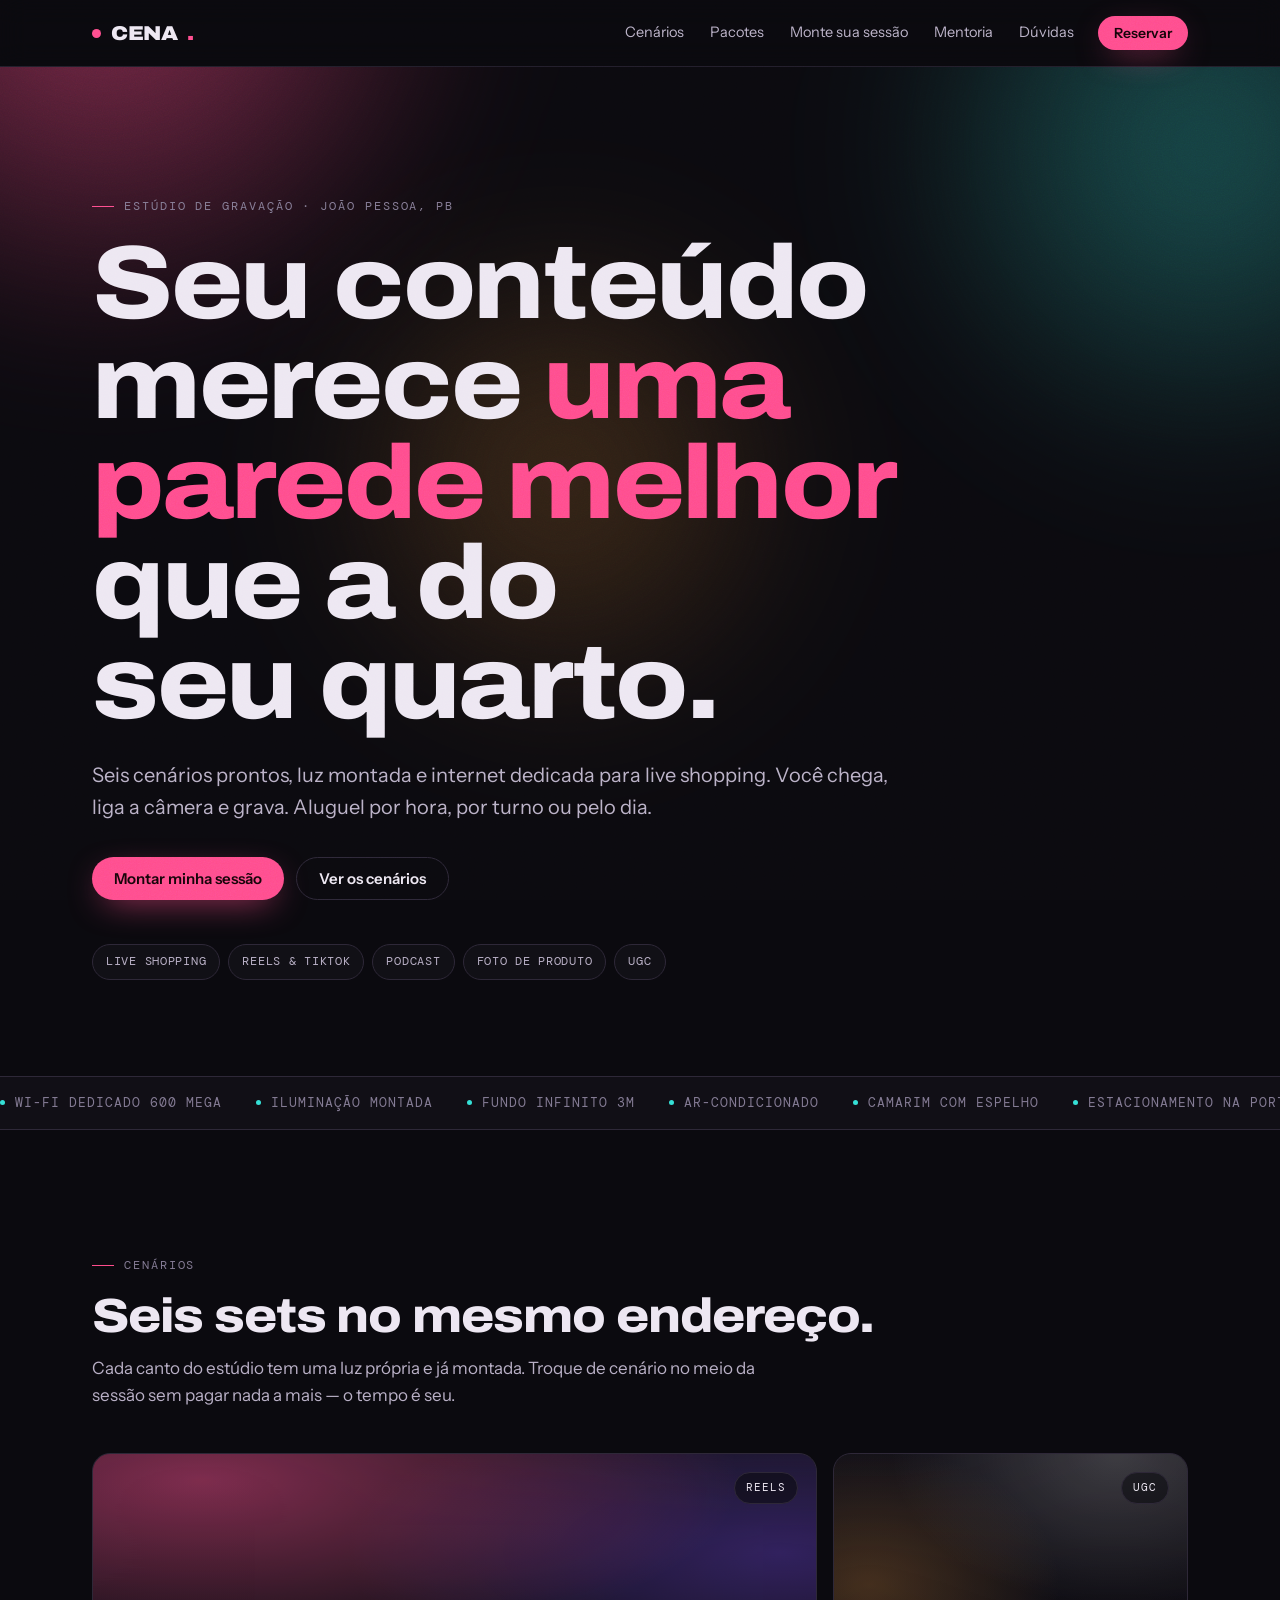
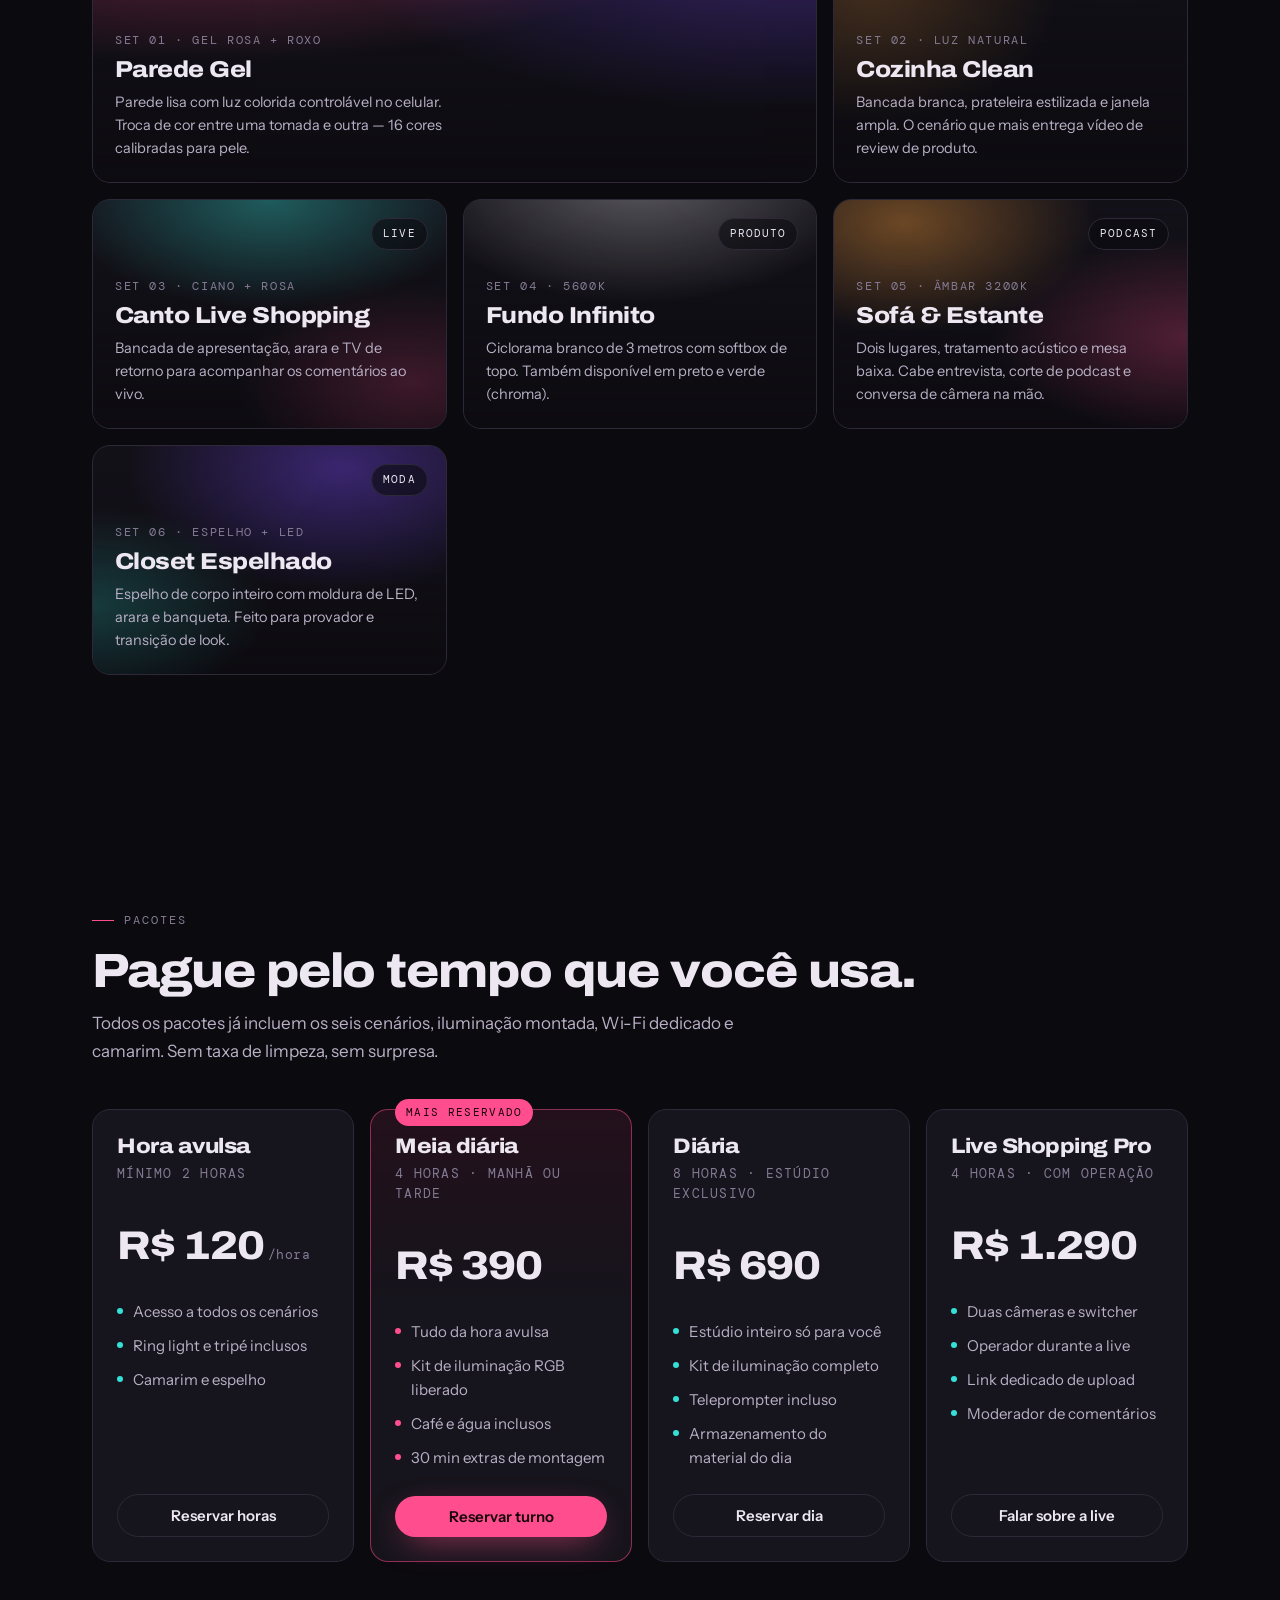
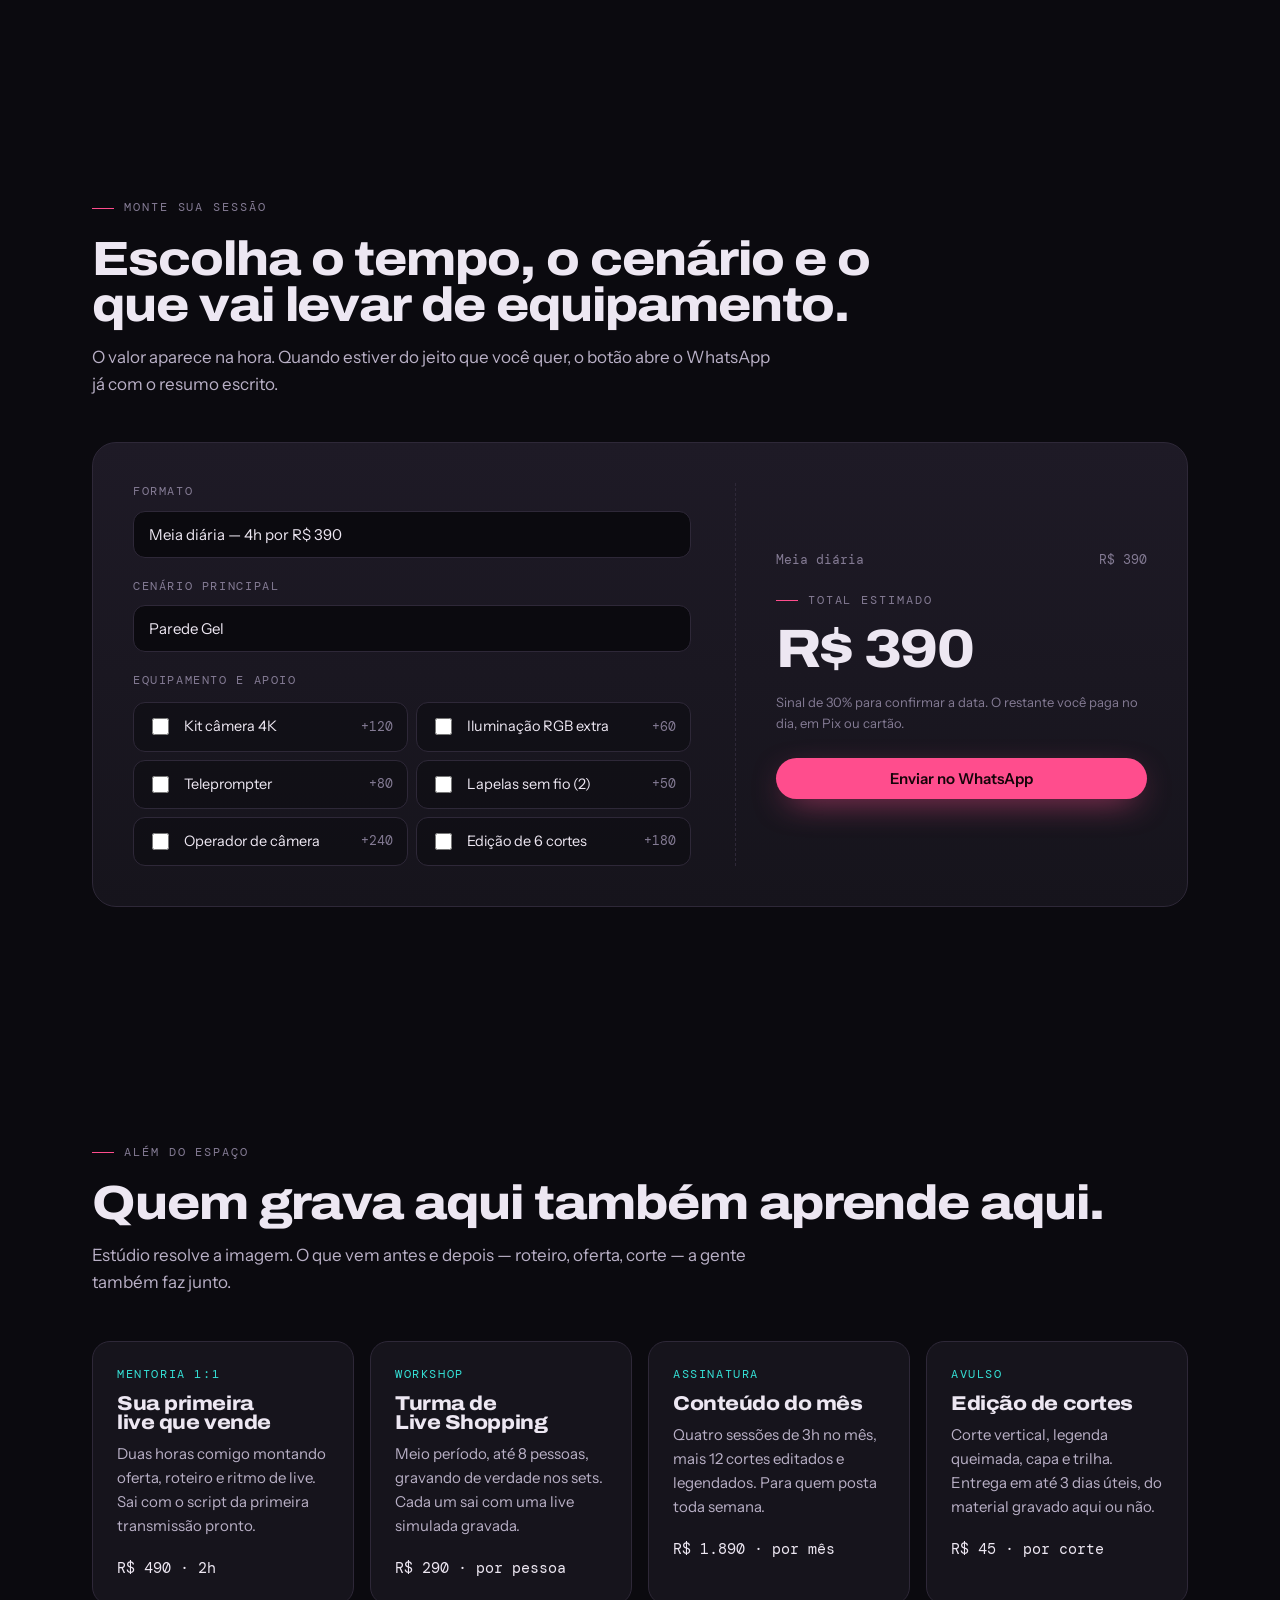
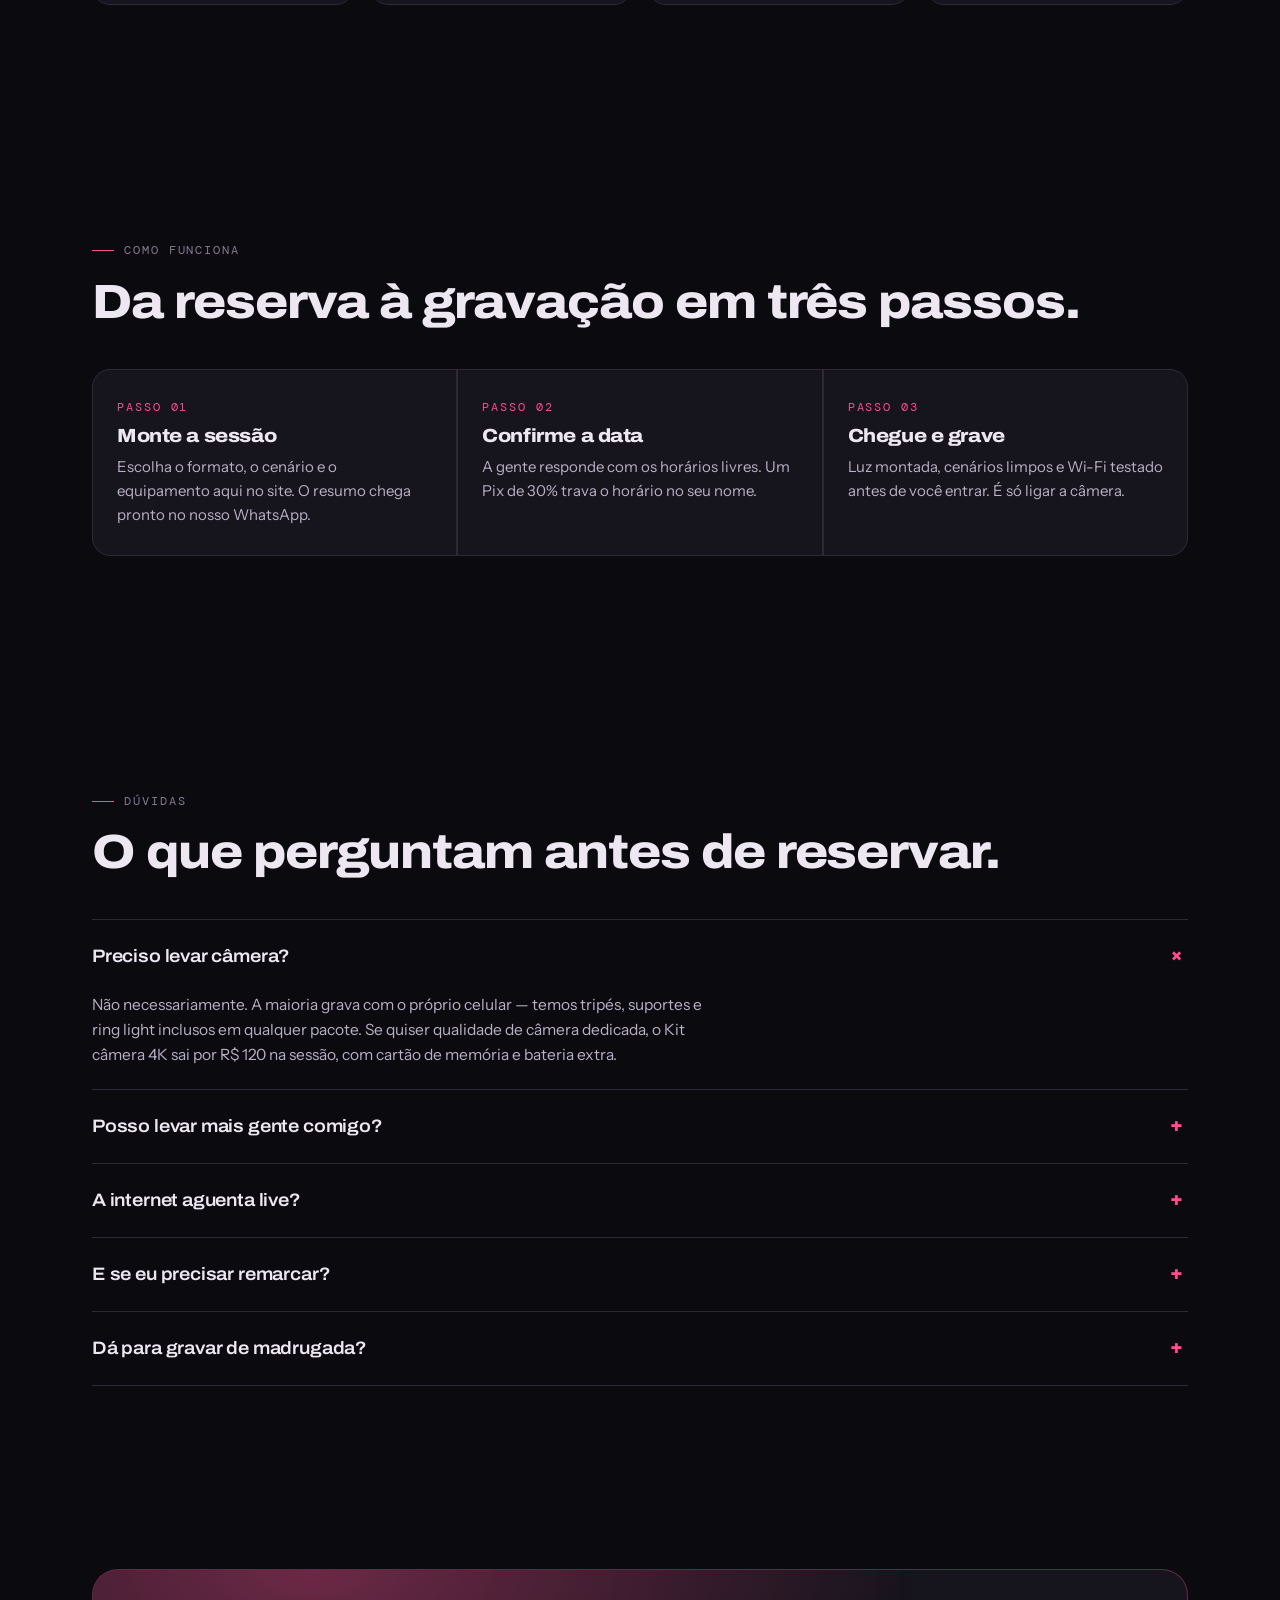
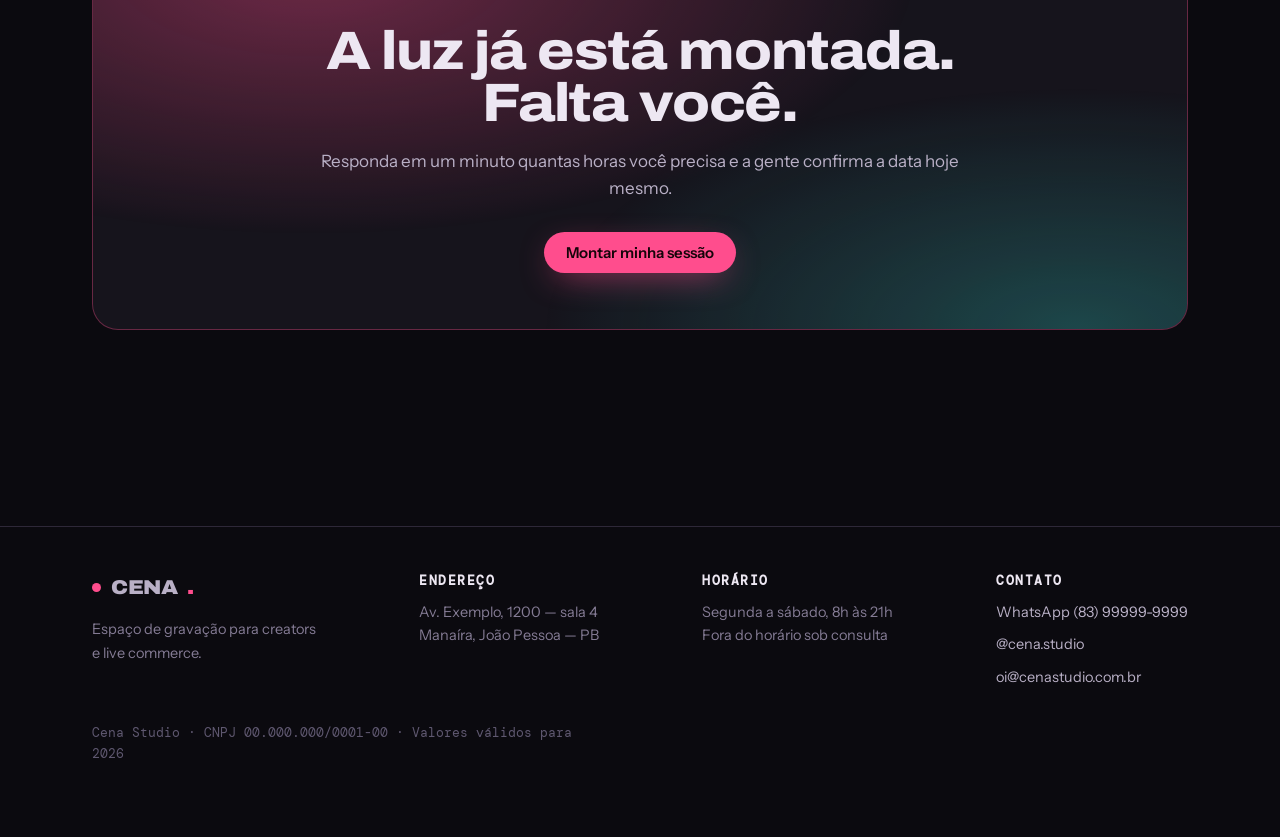
==== index.html @ 0d3cb612 "feat: site do Cena Studio + painel de salas Landing page responsiva para aluguel de espaço de gravaç" ====
<!doctype html>
<html lang="pt-BR">
<head>
<meta charset="utf-8">
<meta name="viewport" content="width=device-width, initial-scale=1">
<meta name="description" content="Estudio de gravacao por hora para creators, marcas e live shopping.">
<meta name="robots" content="index,follow">
<meta name="theme-color" content="#0B0A0F">
<title>Cena Studio</title>
<link rel="preconnect" href="https://fonts.googleapis.com">
<link rel="preconnect" href="https://fonts.gstatic.com" crossorigin>
<link rel="stylesheet" href="https://fonts.googleapis.com/css2?family=Archivo:wght@500;600;800;900&family=DM+Mono:wght@400;500&family=Instrument+Sans:wght@400;500;600&display=swap">

</head>
<body>
<style>
:root{
  --blackout:#0B0A0F;
  --stage:#16141C;
  --stage-2:#1E1A26;
  --edge:#2E2838;
  --ink:#EDE7F2;
  --ink-soft:#B9B0C6;
  --ink-mute:#847B94;
  --gel-rose:#FF4D8D;
  --gel-cyan:#35E0D6;
  --gel-amber:#FFA23A;
  --maxw:1140px;
  --r:18px;
}
*{box-sizing:border-box}
body{
  margin:0;
  background:var(--blackout);
  color:var(--ink);
  font-family:"Instrument Sans","Helvetica Neue",Arial,sans-serif;
  font-size:17px;
  line-height:1.6;
  -webkit-font-smoothing:antialiased;
  overflow-x:hidden;
}
img{max-width:100%}
a{color:inherit}
::selection{background:var(--gel-rose);color:#12060B}

/* grão de filme sobre tudo */
body::after{
  content:"";position:fixed;inset:0;pointer-events:none;z-index:60;opacity:.32;mix-blend-mode:overlay;
  background-image:url("data:image/svg+xml,%3Csvg xmlns='http://www.w3.org/2000/svg' width='160' height='160'%3E%3Cfilter id='n'%3E%3CfeTurbulence type='fractalNoise' baseFrequency='0.85' numOctaves='3'/%3E%3C/filter%3E%3Crect width='160' height='160' filter='url(%23n)' opacity='0.55'/%3E%3C/svg%3E");
}

.wrap{width:100%;max-width:var(--maxw);margin:0 auto;padding:0 22px}

h1,h2,h3,.display{
  font-family:Archivo,"Arial Black",Arial,sans-serif;
  font-weight:800;
  font-stretch:112%;
  letter-spacing:-.022em;
  line-height:.96;
  text-wrap:balance;
  margin:0;
}
.eyebrow{
  font-family:"DM Mono",ui-monospace,Menlo,monospace;
  font-size:12px;letter-spacing:.16em;text-transform:uppercase;color:var(--ink-mute);
  display:flex;align-items:center;gap:10px;margin:0 0 18px;
}
.eyebrow::before{content:"";width:22px;height:1px;background:var(--gel-rose);flex:none}
p{margin:0 0 1em;max-width:62ch;color:var(--ink-soft)}

/* ---------- NAV ---------- */
header.nav{
  position:sticky;top:0;z-index:50;
  backdrop-filter:blur(14px);
  background:rgba(11,10,15,.72);
  border-bottom:1px solid rgba(46,40,56,.7);
}
.nav-in{display:flex;align-items:center;gap:24px;height:66px}
.nav-in .logo{margin-right:auto}
.logo{display:flex;align-items:center;gap:10px;font-family:Archivo,Arial,sans-serif;font-weight:900;font-stretch:112%;letter-spacing:-.02em;font-size:20px;text-decoration:none}
.rec{width:9px;height:9px;border-radius:50%;background:var(--gel-rose);box-shadow:0 0 0 0 rgba(255,77,141,.6);animation:rec 2.4s ease-out infinite}
@keyframes rec{0%{box-shadow:0 0 0 0 rgba(255,77,141,.55)}70%{box-shadow:0 0 0 9px rgba(255,77,141,0)}100%{box-shadow:0 0 0 0 rgba(255,77,141,0)}}
.nav-links{display:none;gap:26px;align-items:center;font-size:14.5px;color:var(--ink-soft)}
.nav-links a{text-decoration:none}
.nav-links a:hover{color:var(--ink)}

.btn{
  display:inline-flex;align-items:center;justify-content:center;gap:9px;
  padding:13px 22px;border-radius:999px;border:0;cursor:pointer;
  font-family:"Instrument Sans",sans-serif;font-weight:600;font-size:15px;line-height:1;
  text-decoration:none;transition:transform .18s ease, box-shadow .18s ease, background .18s ease;
}
.btn-primary{background:var(--gel-rose);color:#150409;box-shadow:0 10px 34px -12px rgba(255,77,141,.85)}
.btn-primary:hover{transform:translateY(-2px);box-shadow:0 16px 40px -12px rgba(255,77,141,.95)}
.btn-ghost{background:transparent;color:var(--ink);border:1px solid var(--edge)}
.btn-ghost:hover{border-color:var(--ink-mute);transform:translateY(-2px)}
.btn-sm{padding:10px 16px;font-size:14px}
a:focus-visible,button:focus-visible,input:focus-visible,select:focus-visible,summary:focus-visible{
  outline:2px solid var(--gel-cyan);outline-offset:3px;border-radius:6px;
}

/* ---------- HERO: light wash ---------- */
.hero{position:relative;overflow:hidden;padding:96px 0 72px}
.wash{position:absolute;inset:-20% -10% auto -10%;height:130%;pointer-events:none}
.wash i{position:absolute;display:block;border-radius:50%;filter:blur(70px);opacity:.55;animation:breathe 11s ease-in-out infinite}
.w1{width:64vw;height:64vw;max-width:820px;max-height:820px;left:-14vw;top:-24vw;background:radial-gradient(circle at 50% 50%,rgba(255,77,141,.95),rgba(255,77,141,0) 66%)}
.w2{width:56vw;height:56vw;max-width:720px;max-height:720px;right:-12vw;top:-6vw;background:radial-gradient(circle at 50% 50%,rgba(53,224,214,.62),rgba(53,224,214,0) 66%);animation-delay:-4s}
.w3{width:46vw;height:46vw;max-width:560px;max-height:560px;left:32vw;top:26vw;background:radial-gradient(circle at 50% 50%,rgba(255,162,58,.42),rgba(255,162,58,0) 68%);animation-delay:-7.5s}
@keyframes breathe{0%,100%{transform:translate3d(0,0,0) scale(1)}50%{transform:translate3d(2%,-3%,0) scale(1.09)}}
.hero .wrap{position:relative;z-index:2}
.hero h1{font-size:clamp(44px,9.2vw,104px);max-width:14ch}
.hero h1 em{font-style:normal;color:var(--gel-rose)}
.hero p.lead{font-size:clamp(17px,2.3vw,20px);margin-top:26px;color:var(--ink-soft)}
.hero-cta{display:flex;flex-wrap:wrap;gap:12px;margin-top:34px}
.tags{display:flex;flex-wrap:wrap;gap:8px;margin-top:44px}
.tag{
  font-family:"DM Mono",monospace;font-size:12px;letter-spacing:.06em;text-transform:uppercase;
  padding:7px 13px;border-radius:999px;border:1px solid var(--edge);color:var(--ink-soft);background:rgba(22,20,28,.6)
}

/* faixa de status do estúdio */
.strip{border-top:1px solid var(--edge);border-bottom:1px solid var(--edge);background:rgba(22,20,28,.55);overflow:hidden}
.strip-in{display:flex;gap:34px;padding:16px 0;font-family:"DM Mono",monospace;font-size:12.5px;letter-spacing:.08em;text-transform:uppercase;color:var(--ink-mute);white-space:nowrap;animation:slide 34s linear infinite}
.strip-in span{display:flex;align-items:center;gap:10px;flex:none}
.strip-in span::before{content:"";width:5px;height:5px;border-radius:50%;background:var(--gel-cyan)}
@keyframes slide{from{transform:translateX(0)}to{transform:translateX(-50%)}}

section{padding:86px 0;position:relative}
.sec-head{margin-bottom:44px}
.sec-head h2{font-size:clamp(30px,5vw,48px)}
.sec-head p{margin-top:16px}

/* ---------- CENÁRIOS ---------- */
.sets{display:grid;grid-template-columns:1fr;gap:16px}
.set{
  position:relative;overflow:hidden;border-radius:var(--r);border:1px solid var(--edge);
  background:var(--stage);min-height:230px;display:flex;flex-direction:column;justify-content:flex-end;
  padding:22px;transition:transform .3s cubic-bezier(.2,.7,.3,1),border-color .3s ease;
}
.sets .set:hover{transform:translateY(-4px);border-color:#463C55}
.set-light{position:absolute;inset:0;opacity:var(--lit,.9);transition:opacity .5s ease,transform 1.2s cubic-bezier(.22,.61,.36,1)}
.set{--lit:.9}
.set:hover{--lit:1}
.set h3{font-size:23px;position:relative}
.set .kicker{font-family:"DM Mono",monospace;font-size:11.5px;letter-spacing:.14em;text-transform:uppercase;color:var(--ink-mute);position:relative;margin-bottom:8px}
.set .desc{font-size:14.5px;color:var(--ink-soft);position:relative;margin:10px 0 0;max-width:34ch}
.set .best{position:absolute;top:18px;right:18px;font-family:"DM Mono",monospace;font-size:11px;letter-spacing:.1em;text-transform:uppercase;padding:6px 11px;border-radius:999px;background:rgba(11,10,15,.6);border:1px solid var(--edge);color:var(--ink)}
.set.tall{min-height:330px}
.s1 .set-light{background:radial-gradient(120% 90% at 15% 8%,rgba(255,77,141,.5),transparent 62%),radial-gradient(100% 80% at 95% 30%,rgba(122,72,255,.34),transparent 60%),linear-gradient(180deg,rgba(11,10,15,.15),rgba(11,10,15,.9))}
.s2 .set-light{background:radial-gradient(110% 80% at 80% 0%,rgba(255,255,255,.2),transparent 58%),radial-gradient(90% 70% at 10% 40%,rgba(255,162,58,.24),transparent 60%),linear-gradient(180deg,rgba(11,10,15,.2),rgba(11,10,15,.92))}
.s3 .set-light{background:radial-gradient(100% 80% at 50% 0%,rgba(53,224,214,.4),transparent 60%),radial-gradient(80% 70% at 90% 80%,rgba(255,77,141,.22),transparent 62%),linear-gradient(180deg,rgba(11,10,15,.2),rgba(11,10,15,.92))}
.s4 .set-light{background:radial-gradient(120% 100% at 50% -10%,rgba(255,255,255,.34),transparent 55%),linear-gradient(180deg,rgba(11,10,15,.25),rgba(11,10,15,.94))}
.s5 .set-light{background:radial-gradient(90% 80% at 20% 10%,rgba(255,162,58,.42),transparent 60%),radial-gradient(90% 70% at 100% 60%,rgba(255,77,141,.3),transparent 62%),linear-gradient(180deg,rgba(11,10,15,.2),rgba(11,10,15,.92))}
.s6 .set-light{background:radial-gradient(100% 90% at 70% 10%,rgba(122,72,255,.42),transparent 60%),radial-gradient(80% 70% at 0% 70%,rgba(53,224,214,.24),transparent 62%),linear-gradient(180deg,rgba(11,10,15,.2),rgba(11,10,15,.92))}

/* ---------- PACOTES ---------- */
.plans{display:grid;grid-template-columns:1fr;gap:16px}
.plan{
  border:1px solid var(--edge);border-radius:var(--r);background:var(--stage);padding:26px 24px 24px;
  display:flex;flex-direction:column;position:relative;
}
.plan.featured{background:linear-gradient(180deg,rgba(255,77,141,.1),rgba(22,20,28,1) 42%);border-color:rgba(255,77,141,.5)}
.plan .flag{position:absolute;top:-11px;left:24px;font-family:"DM Mono",monospace;font-size:11px;letter-spacing:.12em;text-transform:uppercase;background:var(--gel-rose);color:#150409;padding:5px 11px;border-radius:999px}
.plan h3{font-size:21px}
.plan .dur{font-family:"DM Mono",monospace;font-size:12.5px;letter-spacing:.1em;text-transform:uppercase;color:var(--ink-mute);margin-top:8px}
.price{font-family:Archivo,Arial,sans-serif;font-weight:800;font-stretch:112%;font-size:40px;letter-spacing:-.03em;margin:18px 0 4px;font-variant-numeric:tabular-nums}
.price small{font-family:"DM Mono",monospace;font-size:13px;font-weight:400;color:var(--ink-mute);letter-spacing:.04em;margin-left:4px}
.plan ul{list-style:none;padding:0;margin:18px 0 24px;display:flex;flex-direction:column;gap:10px;font-size:15px;color:var(--ink-soft)}
.plan li{display:flex;gap:10px;align-items:flex-start}
.plan li::before{content:"";flex:none;width:6px;height:6px;border-radius:50%;background:var(--gel-cyan);margin-top:8px}
.plan.featured li::before{background:var(--gel-rose)}
.plan .btn{margin-top:auto;width:100%}

/* ---------- SIMULADOR ---------- */
.calc{
  border:1px solid var(--edge);border-radius:24px;background:linear-gradient(180deg,var(--stage-2),var(--stage));
  padding:28px 22px;display:grid;grid-template-columns:1fr;gap:26px;
}
.calc-field{display:flex;flex-direction:column;gap:9px;margin-bottom:20px}
.calc-field label,.calc legend{font-family:"DM Mono",monospace;font-size:11.5px;letter-spacing:.14em;text-transform:uppercase;color:var(--ink-mute);padding:0}
select,input[type=range]{width:100%}
select{
  appearance:none;background:var(--blackout);color:var(--ink);border:1px solid var(--edge);border-radius:12px;
  padding:13px 15px;font-family:"Instrument Sans",sans-serif;font-size:15px;cursor:pointer;
}
.hours-row{display:flex;align-items:baseline;gap:10px}
.hours-val{font-family:Archivo,Arial,sans-serif;font-weight:800;font-size:30px;font-variant-numeric:tabular-nums}
.hours-unit{font-family:"DM Mono",monospace;font-size:13px;color:var(--ink-mute)}
input[type=range]{appearance:none;height:4px;border-radius:99px;background:linear-gradient(90deg,var(--gel-rose) var(--fill,30%),var(--edge) var(--fill,30%));margin:6px 0}
input[type=range]::-webkit-slider-thumb{appearance:none;width:20px;height:20px;border-radius:50%;background:var(--ink);border:4px solid var(--gel-rose);cursor:pointer}
input[type=range]::-moz-range-thumb{width:14px;height:14px;border-radius:50%;background:var(--ink);border:4px solid var(--gel-rose);cursor:pointer}
fieldset{border:0;padding:0;margin:0}
.addons{display:grid;grid-template-columns:1fr;gap:8px;margin-top:12px}
.addon{
  display:flex;align-items:center;gap:12px;padding:12px 14px;border:1px solid var(--edge);border-radius:12px;
  background:rgba(11,10,15,.5);cursor:pointer;font-size:14.5px;transition:border-color .2s ease,background .2s ease;
}
.addon:hover{border-color:#463C55}
.addon input{accent-color:var(--gel-rose);width:17px;height:17px;flex:none;cursor:pointer}
.addon .p{margin-left:auto;font-family:"DM Mono",monospace;font-size:13px;color:var(--ink-mute);font-variant-numeric:tabular-nums}
.addon:has(input:checked){border-color:rgba(255,77,141,.55);background:rgba(255,77,141,.07)}
.total{border-top:1px dashed var(--edge);padding-top:22px;display:flex;flex-direction:column;gap:6px}
.total .rows{display:flex;flex-direction:column;gap:7px;font-family:"DM Mono",monospace;font-size:13px;color:var(--ink-mute);margin-bottom:14px}
.total .rows div{display:flex;justify-content:space-between;gap:16px;font-variant-numeric:tabular-nums}
.total .big{font-family:Archivo,Arial,sans-serif;font-weight:800;font-stretch:112%;font-size:clamp(38px,7vw,54px);letter-spacing:-.03em;font-variant-numeric:tabular-nums;line-height:1}
.total .note{font-size:13px;color:var(--ink-mute);margin:10px 0 18px}

/* ---------- EXTRAS / MENTORIA ---------- */
.cards{display:grid;grid-template-columns:1fr;gap:16px}
.card{border:1px solid var(--edge);border-radius:var(--r);background:var(--stage);padding:24px;display:flex;flex-direction:column;gap:10px}
.card .tagline{font-family:"DM Mono",monospace;font-size:11.5px;letter-spacing:.14em;text-transform:uppercase;color:var(--gel-cyan)}
.card h3{font-size:20px}
.card p{font-size:15px;margin:0}
.card .val{font-family:"DM Mono",monospace;font-size:15px;color:var(--ink);margin-top:8px;font-variant-numeric:tabular-nums}

/* ---------- PASSOS ---------- */
.steps{display:grid;grid-template-columns:1fr;gap:2px;border:1px solid var(--edge);border-radius:var(--r);overflow:hidden;background:var(--edge)}
.step{background:var(--stage);padding:28px 24px;display:flex;flex-direction:column;gap:10px}
.step .n{font-family:"DM Mono",monospace;font-size:12px;letter-spacing:.16em;color:var(--gel-rose)}
.step h3{font-size:19px}
.step p{font-size:15px;margin:0}

/* ---------- FAQ ---------- */
.faq{display:flex;flex-direction:column;border-top:1px solid var(--edge)}
details{border-bottom:1px solid var(--edge)}
summary{
  list-style:none;cursor:pointer;padding:22px 40px 22px 0;position:relative;
  font-family:Archivo,Arial,sans-serif;font-weight:600;font-stretch:110%;font-size:18px;letter-spacing:-.01em;
}
summary::-webkit-details-marker{display:none}
summary::after{content:"+";position:absolute;right:6px;top:20px;font-family:"DM Mono",monospace;font-size:20px;color:var(--gel-rose);transition:transform .25s ease}
details[open] summary::after{transform:rotate(45deg)}
details p{padding:0 0 22px;font-size:15.5px;margin:0}

/* ---------- CTA FINAL + RODAPÉ ---------- */
.final{position:relative;overflow:hidden;border-radius:26px;border:1px solid rgba(255,77,141,.35);padding:56px 26px;text-align:center;background:var(--stage)}
.final .set-light{background:radial-gradient(90% 120% at 20% 0%,rgba(255,77,141,.42),transparent 62%),radial-gradient(80% 110% at 90% 100%,rgba(53,224,214,.28),transparent 62%)}
.final h2{font-size:clamp(30px,6.4vw,54px);position:relative}
.final p{position:relative;margin:18px auto 30px}
.final .btn{position:relative}
footer{border-top:1px solid var(--edge);margin-top:86px;padding:44px 0 60px;color:var(--ink-mute);font-size:14.5px}
.foot{display:flex;flex-direction:column;gap:26px}
.foot a{text-decoration:none;color:var(--ink-soft)}
.foot a:hover{color:var(--ink)}
.foot .col{display:flex;flex-direction:column;gap:9px}
.foot .col b{color:var(--ink);font-weight:600;font-size:13px;font-family:"DM Mono",monospace;letter-spacing:.12em;text-transform:uppercase}
.legal{margin-top:34px;font-size:13px;font-family:"DM Mono",monospace;color:#5F5870}

/* revelação no scroll */
.rv{opacity:0;transform:translateY(30px) scale(.982);filter:blur(7px);
  transition:opacity .85s cubic-bezier(.22,.61,.36,1),transform .85s cubic-bezier(.22,.61,.36,1),filter .7s ease;
  transition-delay:var(--d,0ms);will-change:opacity,transform,filter}
.rv.in{opacity:1;transform:none;filter:blur(0);will-change:auto}
/* a cabeça de seção entra em duas camadas: etiqueta primeiro, título depois */
.sec-head.rv .eyebrow{opacity:0;transform:translateX(-14px);transition:opacity .6s ease .05s,transform .6s cubic-bezier(.22,.61,.36,1) .05s}
.sec-head.rv.in .eyebrow{opacity:1;transform:none}
.sec-head.rv h2{opacity:0;transform:translateY(14px);transition:opacity .8s ease .16s,transform .8s cubic-bezier(.22,.61,.36,1) .16s}
.sec-head.rv.in h2{opacity:1;transform:none}
/* a luz do cenário acende depois que o card chega */
.set.rv:not(.in){--lit:0}
.set.rv:not(.in) .set-light{transform:scale(1.09)}

@media (min-width:640px){
  .sets{grid-template-columns:repeat(2,1fr)}
  .plans{grid-template-columns:repeat(2,1fr)}
  .cards{grid-template-columns:repeat(2,1fr)}
  .addons{grid-template-columns:repeat(2,1fr)}
  .foot{flex-direction:row;justify-content:space-between;gap:40px;flex-wrap:wrap}
  .calc{padding:34px}
}
@media (min-width:900px){
  .nav-links{display:flex}
  .sets{grid-template-columns:repeat(3,1fr)}
  .set.wide{grid-column:span 2}
  .plans{grid-template-columns:repeat(4,1fr)}
  .cards{grid-template-columns:repeat(4,1fr)}
  .steps{grid-template-columns:repeat(3,1fr)}
  .calc{grid-template-columns:1.15fr .85fr;gap:44px;padding:40px}
  .total{border-top:0;border-left:1px dashed var(--edge);padding:0 0 0 40px;justify-content:center}
  section{padding:110px 0}
  .hero{padding:130px 0 96px}
}
@media (prefers-reduced-motion:reduce){
  *,*::after,*::before{animation-duration:.001ms !important;animation-iteration-count:1 !important;transition-duration:.001ms !important;transition-delay:0ms !important}
  .rv,.sec-head.rv .eyebrow,.sec-head.rv h2{opacity:1;transform:none;filter:none}
  .set.rv:not(.in){--lit:.9}
  .set.rv:not(.in) .set-light{transform:none}
}
</style>

<header class="nav">
  <div class="wrap nav-in">
    <a class="logo" href="#topo"><span class="rec"></span>CENA<span style="color:var(--gel-rose)">.</span></a>
    <nav class="nav-links">
      <a href="#cenarios">Cenários</a>
      <a href="#pacotes">Pacotes</a>
      <a href="#simulador">Monte sua sessão</a>
      <a href="#extras">Mentoria</a>
      <a href="#faq">Dúvidas</a>
    </nav>
    <a class="btn btn-primary btn-sm" href="#simulador">Reservar</a>
  </div>
</header>

<div class="hero" id="topo">
  <div class="wash" aria-hidden="true"><i class="w1"></i><i class="w2"></i><i class="w3"></i></div>
  <div class="wrap">
    <p class="eyebrow">Estúdio de gravação · João Pessoa, PB</p>
    <h1>Seu conteúdo merece <em>uma parede melhor</em> que a do seu quarto.</h1>
    <p class="lead">Seis cenários prontos, luz montada e internet dedicada para live shopping. Você chega, liga a câmera e grava. Aluguel por hora, por turno ou pelo dia.</p>
    <div class="hero-cta">
      <a class="btn btn-primary" href="#simulador">Montar minha sessão</a>
      <a class="btn btn-ghost" href="#cenarios">Ver os cenários</a>
    </div>
    <div class="tags">
      <span class="tag">Live shopping</span>
      <span class="tag">Reels &amp; TikTok</span>
      <span class="tag">Podcast</span>
      <span class="tag">Foto de produto</span>
      <span class="tag">UGC</span>
    </div>
  </div>
</div>

<div class="strip">
  <div class="strip-in" aria-hidden="true">
    <span>Wi-Fi dedicado 600 mega</span><span>Iluminação montada</span><span>Fundo infinito 3m</span><span>Ar-condicionado</span><span>Camarim com espelho</span><span>Estacionamento na porta</span>
    <span>Wi-Fi dedicado 600 mega</span><span>Iluminação montada</span><span>Fundo infinito 3m</span><span>Ar-condicionado</span><span>Camarim com espelho</span><span>Estacionamento na porta</span>
  </div>
</div>

<section id="cenarios">
  <div class="wrap">
    <div class="sec-head rv">
      <p class="eyebrow">Cenários</p>
      <h2>Seis sets no mesmo endereço.</h2>
      <p>Cada canto do estúdio tem uma luz própria e já montada. Troque de cenário no meio da sessão sem pagar nada a mais — o tempo é seu.</p>
    </div>
    <div class="sets">
      <article class="set s1 tall wide rv">
        <div class="set-light" aria-hidden="true"></div>
        <span class="best">Reels</span>
        <p class="kicker">Set 01 · gel rosa + roxo</p>
        <h3>Parede Gel</h3>
        <p class="desc">Parede lisa com luz colorida controlável no celular. Troca de cor entre uma tomada e outra — 16 cores calibradas para pele.</p>
      </article>
      <article class="set s2 tall rv">
        <div class="set-light" aria-hidden="true"></div>
        <span class="best">UGC</span>
        <p class="kicker">Set 02 · luz natural</p>
        <h3>Cozinha Clean</h3>
        <p class="desc">Bancada branca, prateleira estilizada e janela ampla. O cenário que mais entrega vídeo de review de produto.</p>
      </article>
      <article class="set s3 rv">
        <div class="set-light" aria-hidden="true"></div>
        <span class="best">Live</span>
        <p class="kicker">Set 03 · ciano + rosa</p>
        <h3>Canto Live Shopping</h3>
        <p class="desc">Bancada de apresentação, arara e TV de retorno para acompanhar os comentários ao vivo.</p>
      </article>
      <article class="set s4 rv">
        <div class="set-light" aria-hidden="true"></div>
        <span class="best">Produto</span>
        <p class="kicker">Set 04 · 5600K</p>
        <h3>Fundo Infinito</h3>
        <p class="desc">Ciclorama branco de 3 metros com softbox de topo. Também disponível em preto e verde (chroma).</p>
      </article>
      <article class="set s5 rv">
        <div class="set-light" aria-hidden="true"></div>
        <span class="best">Podcast</span>
        <p class="kicker">Set 05 · âmbar 3200K</p>
        <h3>Sofá &amp; Estante</h3>
        <p class="desc">Dois lugares, tratamento acústico e mesa baixa. Cabe entrevista, corte de podcast e conversa de câmera na mão.</p>
      </article>
      <article class="set s6 rv">
        <div class="set-light" aria-hidden="true"></div>
        <span class="best">Moda</span>
        <p class="kicker">Set 06 · espelho + LED</p>
        <h3>Closet Espelhado</h3>
        <p class="desc">Espelho de corpo inteiro com moldura de LED, arara e banqueta. Feito para provador e transição de look.</p>
      </article>
    </div>
  </div>
</section>

<section id="pacotes">
  <div class="wrap">
    <div class="sec-head rv">
      <p class="eyebrow">Pacotes</p>
      <h2>Pague pelo tempo que você usa.</h2>
      <p>Todos os pacotes já incluem os seis cenários, iluminação montada, Wi-Fi dedicado e camarim. Sem taxa de limpeza, sem surpresa.</p>
    </div>
    <div class="plans">
      <article class="plan rv">
        <h3>Hora avulsa</h3>
        <p class="dur">Mínimo 2 horas</p>
        <div class="price">R$ 120<small>/hora</small></div>
        <ul>
          <li>Acesso a todos os cenários</li>
          <li>Ring light e tripé inclusos</li>
          <li>Camarim e espelho</li>
        </ul>
        <a class="btn btn-ghost" href="#simulador">Reservar horas</a>
      </article>
      <article class="plan featured rv">
        <span class="flag">Mais reservado</span>
        <h3>Meia diária</h3>
        <p class="dur">4 horas · manhã ou tarde</p>
        <div class="price">R$ 390</div>
        <ul>
          <li>Tudo da hora avulsa</li>
          <li>Kit de iluminação RGB liberado</li>
          <li>Café e água inclusos</li>
          <li>30 min extras de montagem</li>
        </ul>
        <a class="btn btn-primary" href="#simulador">Reservar turno</a>
      </article>
      <article class="plan rv">
        <h3>Diária</h3>
        <p class="dur">8 horas · estúdio exclusivo</p>
        <div class="price">R$ 690</div>
        <ul>
          <li>Estúdio inteiro só para você</li>
          <li>Kit de iluminação completo</li>
          <li>Teleprompter incluso</li>
          <li>Armazenamento do material do dia</li>
        </ul>
        <a class="btn btn-ghost" href="#simulador">Reservar dia</a>
      </article>
      <article class="plan rv">
        <h3>Live Shopping Pro</h3>
        <p class="dur">4 horas · com operação</p>
        <div class="price">R$ 1.290</div>
        <ul>
          <li>Duas câmeras e switcher</li>
          <li>Operador durante a live</li>
          <li>Link dedicado de upload</li>
          <li>Moderador de comentários</li>
        </ul>
        <a class="btn btn-ghost" href="#simulador">Falar sobre a live</a>
      </article>
    </div>
  </div>
</section>

<section id="simulador">
  <div class="wrap">
    <div class="sec-head rv">
      <p class="eyebrow">Monte sua sessão</p>
      <h2>Escolha o tempo, o cenário e o que vai levar de equipamento.</h2>
      <p>O valor aparece na hora. Quando estiver do jeito que você quer, o botão abre o WhatsApp já com o resumo escrito.</p>
    </div>

    <div class="calc rv">
      <div>
        <div class="calc-field">
          <label for="f-plano">Formato</label>
          <select id="f-plano">
            <option value="hora" data-base="0" data-hours="0">Hora avulsa — R$ 120/h</option>
            <option value="meia" data-base="390" data-hours="4" selected>Meia diária — 4h por R$ 390</option>
            <option value="dia" data-base="690" data-hours="8">Diária — 8h por R$ 690</option>
            <option value="live" data-base="1290" data-hours="4">Live Shopping Pro — 4h com operação</option>
          </select>
        </div>

        <div class="calc-field" id="wrap-horas">
          <label for="f-horas">Quantas horas</label>
          <div class="hours-row"><span class="hours-val" id="out-horas">2</span><span class="hours-unit" id="out-horas-unit">horas · mínimo 2</span></div>
          <input type="range" id="f-horas" min="2" max="8" step="1" value="2">
        </div>

        <div class="calc-field">
          <label for="f-set">Cenário principal</label>
          <select id="f-set">
            <option>Parede Gel</option>
            <option>Cozinha Clean</option>
            <option>Canto Live Shopping</option>
            <option>Fundo Infinito</option>
            <option>Sofá &amp; Estante</option>
            <option>Closet Espelhado</option>
            <option>Ainda não sei — decido no dia</option>
          </select>
        </div>

        <fieldset>
          <legend>Equipamento e apoio</legend>
          <div class="addons">
            <label class="addon"><input type="checkbox" data-price="120" data-label="Kit câmera 4K"> Kit câmera 4K <span class="p">+120</span></label>
            <label class="addon"><input type="checkbox" data-price="60" data-label="Iluminação RGB extra"> Iluminação RGB extra <span class="p">+60</span></label>
            <label class="addon"><input type="checkbox" data-price="80" data-label="Teleprompter"> Teleprompter <span class="p">+80</span></label>
            <label class="addon"><input type="checkbox" data-price="50" data-label="Lapelas sem fio (2)"> Lapelas sem fio (2) <span class="p">+50</span></label>
            <label class="addon"><input type="checkbox" data-price="240" data-label="Operador de câmera"> Operador de câmera <span class="p">+240</span></label>
            <label class="addon"><input type="checkbox" data-price="180" data-label="Edição de 6 cortes"> Edição de 6 cortes <span class="p">+180</span></label>
          </div>
        </fieldset>
      </div>

      <div class="total">
        <div class="rows" id="out-rows"></div>
        <p class="eyebrow" style="margin:0 0 6px">Total estimado</p>
        <div class="big" id="out-total">R$ 390</div>
        <p class="note">Sinal de 30% para confirmar a data. O restante você paga no dia, em Pix ou cartão.</p>
        <a class="btn btn-primary" id="out-wa" href="#" target="_blank" rel="noopener">Enviar no WhatsApp</a>
      </div>
    </div>
  </div>
</section>

<section id="extras">
  <div class="wrap">
    <div class="sec-head rv">
      <p class="eyebrow">Além do espaço</p>
      <h2>Quem grava aqui também aprende aqui.</h2>
      <p>Estúdio resolve a imagem. O que vem antes e depois — roteiro, oferta, corte — a gente também faz junto.</p>
    </div>
    <div class="cards">
      <article class="card rv">
        <span class="tagline">Mentoria 1:1</span>
        <h3>Sua primeira live que vende</h3>
        <p>Duas horas comigo montando oferta, roteiro e ritmo de live. Sai com o script da primeira transmissão pronto.</p>
        <span class="val">R$ 490 · 2h</span>
      </article>
      <article class="card rv">
        <span class="tagline">Workshop</span>
        <h3>Turma de Live Shopping</h3>
        <p>Meio período, até 8 pessoas, gravando de verdade nos sets. Cada um sai com uma live simulada gravada.</p>
        <span class="val">R$ 290 · por pessoa</span>
      </article>
      <article class="card rv">
        <span class="tagline">Assinatura</span>
        <h3>Conteúdo do mês</h3>
        <p>Quatro sessões de 3h no mês, mais 12 cortes editados e legendados. Para quem posta toda semana.</p>
        <span class="val">R$ 1.890 · por mês</span>
      </article>
      <article class="card rv">
        <span class="tagline">Avulso</span>
        <h3>Edição de cortes</h3>
        <p>Corte vertical, legenda queimada, capa e trilha. Entrega em até 3 dias úteis, do material gravado aqui ou não.</p>
        <span class="val">R$ 45 · por corte</span>
      </article>
    </div>
  </div>
</section>

<section id="como">
  <div class="wrap">
    <div class="sec-head rv">
      <p class="eyebrow">Como funciona</p>
      <h2>Da reserva à gravação em três passos.</h2>
    </div>
    <div class="steps rv">
      <div class="step">
        <span class="n">PASSO 01</span>
        <h3>Monte a sessão</h3>
        <p>Escolha o formato, o cenário e o equipamento aqui no site. O resumo chega pronto no nosso WhatsApp.</p>
      </div>
      <div class="step">
        <span class="n">PASSO 02</span>
        <h3>Confirme a data</h3>
        <p>A gente responde com os horários livres. Um Pix de 30% trava o horário no seu nome.</p>
      </div>
      <div class="step">
        <span class="n">PASSO 03</span>
        <h3>Chegue e grave</h3>
        <p>Luz montada, cenários limpos e Wi-Fi testado antes de você entrar. É só ligar a câmera.</p>
      </div>
    </div>
  </div>
</section>

<section id="faq">
  <div class="wrap">
    <div class="sec-head rv">
      <p class="eyebrow">Dúvidas</p>
      <h2>O que perguntam antes de reservar.</h2>
    </div>
    <div class="faq rv">
      <details open>
        <summary>Preciso levar câmera?</summary>
        <p>Não necessariamente. A maioria grava com o próprio celular — temos tripés, suportes e ring light inclusos em qualquer pacote. Se quiser qualidade de câmera dedicada, o Kit câmera 4K sai por R$ 120 na sessão, com cartão de memória e bateria extra.</p>
      </details>
      <details>
        <summary>Posso levar mais gente comigo?</summary>
        <p>Pode. O estúdio comporta até 8 pessoas com conforto. Acima disso, avise antes para a gente liberar o segundo ambiente e reforçar o ar-condicionado.</p>
      </details>
      <details>
        <summary>A internet aguenta live?</summary>
        <p>Aguenta. São 600 mega em link dedicado, com cabo de rede disponível em todos os sets e roteador de backup em 4G. Testamos a velocidade antes de cada live agendada.</p>
      </details>
      <details>
        <summary>E se eu precisar remarcar?</summary>
        <p>Remarcação sem custo até 48h antes do horário. Dentro de 48h, o sinal vira crédito para usar em até 60 dias. Cancelamento no dia não tem devolução do sinal.</p>
      </details>
      <details>
        <summary>Dá para gravar de madrugada?</summary>
        <p>Dá. O horário padrão é das 8h às 21h, mas horários fora disso são liberados sob consulta com acréscimo de R$ 40 por hora.</p>
      </details>
      <details>
        <summary>Vocês gravam para mim?</summary>
        <p>Sim — o Operador de câmera pode ser adicionado a qualquer sessão por R$ 240, ou você contrata o pacote Live Shopping Pro, que já vem com duas câmeras, switcher e moderação dos comentários.</p>
      </details>
    </div>
  </div>
</section>

<section style="padding-top:0">
  <div class="wrap">
    <div class="final rv">
      <div class="set-light" aria-hidden="true"></div>
      <h2>A luz já está montada.<br>Falta você.</h2>
      <p>Responda em um minuto quantas horas você precisa e a gente confirma a data hoje mesmo.</p>
      <a class="btn btn-primary" href="#simulador">Montar minha sessão</a>
    </div>
  </div>
</section>

<footer>
  <div class="wrap">
    <div class="foot">
      <div class="col">
        <a class="logo" href="#topo" style="margin-bottom:6px"><span class="rec"></span>CENA<span style="color:var(--gel-rose)">.</span></a>
        <span>Espaço de gravação para creators<br>e live commerce.</span>
      </div>
      <div class="col">
        <b>Endereço</b>
        <span>Av. Exemplo, 1200 — sala 4<br>Manaíra, João Pessoa — PB</span>
      </div>
      <div class="col">
        <b>Horário</b>
        <span>Segunda a sábado, 8h às 21h<br>Fora do horário sob consulta</span>
      </div>
      <div class="col">
        <b>Contato</b>
        <a href="#" id="foot-wa">WhatsApp (83) 99999-9999</a>
        <a href="#">@cena.studio</a>
        <a href="mailto:oi@cenastudio.com.br">oi@cenastudio.com.br</a>
      </div>
    </div>
    <p class="legal">Cena Studio · CNPJ 00.000.000/0001-00 · Valores válidos para 2026</p>
  </div>
</footer>

<script>
(function(){
  var PHONE = "5583999999999"; // trocar pelo número real

  var plano = document.getElementById('f-plano');
  var horas = document.getElementById('f-horas');
  var wrapHoras = document.getElementById('wrap-horas');
  var outHoras = document.getElementById('out-horas');
  var outUnit = document.getElementById('out-horas-unit');
  var setSel = document.getElementById('f-set');
  var rows = document.getElementById('out-rows');
  var outTotal = document.getElementById('out-total');
  var wa = document.getElementById('out-wa');
  var addons = Array.prototype.slice.call(document.querySelectorAll('.addon input'));
  var HORA = 120;

  function brl(n){ return 'R$ ' + n.toLocaleString('pt-BR'); }

  function fillRange(){
    var pct = (horas.value - horas.min) / (horas.max - horas.min) * 100;
    horas.style.setProperty('--fill', pct + '%');
  }

  function update(){
    var opt = plano.options[plano.selectedIndex];
    var base = Number(opt.dataset.base);
    var fixedHours = Number(opt.dataset.hours);
    var isHora = plano.value === 'hora';
    wrapHoras.style.display = isHora ? '' : 'none';

    var qtdHoras = isHora ? Number(horas.value) : fixedHours;
    var valorBase = isHora ? qtdHoras * HORA : base;
    var linhas = [];
    linhas.push([opt.textContent.split(' — ')[0] + (isHora ? ' (' + qtdHoras + 'h)' : ''), valorBase]);

    var total = valorBase;
    addons.forEach(function(a){
      if(a.checked){
        var v = Number(a.dataset.price);
        total += v;
        linhas.push([a.dataset.label, v]);
      }
    });

    outHoras.textContent = qtdHoras;
    outUnit.textContent = (qtdHoras === 1 ? 'hora' : 'horas') + ' · mínimo 2';
    fillRange();

    rows.innerHTML = linhas.map(function(l){
      return '<div><span>' + l[0] + '</span><span>' + brl(l[1]) + '</span></div>';
    }).join('');
    outTotal.textContent = brl(total);

    var msg = 'Oi! Quero reservar o estúdio.\n\n'
      + '• Formato: ' + opt.textContent.split(' — ')[0] + '\n'
      + '• Duração: ' + qtdHoras + 'h\n'
      + '• Cenário: ' + setSel.value + '\n'
      + '• Extras: ' + (linhas.length > 1 ? linhas.slice(1).map(function(l){return l[0];}).join(', ') : 'nenhum') + '\n'
      + '• Total estimado: ' + brl(total) + '\n\n'
      + 'Quais datas vocês têm livres?';
    wa.href = 'https://wa.me/' + PHONE + '?text=' + encodeURIComponent(msg);
  }

  [plano, horas, setSel].forEach(function(el){
    el.addEventListener('input', update);
    el.addEventListener('change', update);
  });
  addons.forEach(function(a){ a.addEventListener('change', update); });
  update();

  var footWa = document.getElementById('foot-wa');
  if(footWa){ footWa.href = 'https://wa.me/' + PHONE; footWa.target = '_blank'; footWa.rel = 'noopener'; }

  // grades revelam item a item, em cascata, em vez de o bloco inteiro de uma vez
  document.querySelectorAll('.sets,.plans,.cards,.steps,.faq').forEach(function(grid){
    grid.classList.remove('rv','in');
    var i = 0;
    Array.prototype.forEach.call(grid.children, function(child){
      child.classList.add('rv');
      child.style.setProperty('--d', Math.min(i, 5) * 80 + 'ms');
      i++;
    });
  });

  if('IntersectionObserver' in window){
    var io = new IntersectionObserver(function(entries){
      entries.forEach(function(e){
        if(e.isIntersecting){
          var el = e.target;
          el.classList.add('in');
          io.unobserve(el);
          // devolve o elemento ao seu estado normal depois da entrada,
          // para o hover voltar a usar a transição curta do próprio card
          setTimeout(function(){ el.classList.remove('rv','in'); el.style.removeProperty('--d'); },
                     1500 + parseInt(el.style.getPropertyValue('--d') || 0, 10));
        }
      });
    }, {rootMargin: '0px 0px -10% 0px', threshold: .12});
    document.querySelectorAll('.rv').forEach(function(el){ io.observe(el); });
  } else {
    document.querySelectorAll('.rv').forEach(function(el){ el.classList.add('in'); });
  }
})();
</script>

</body>
</html>
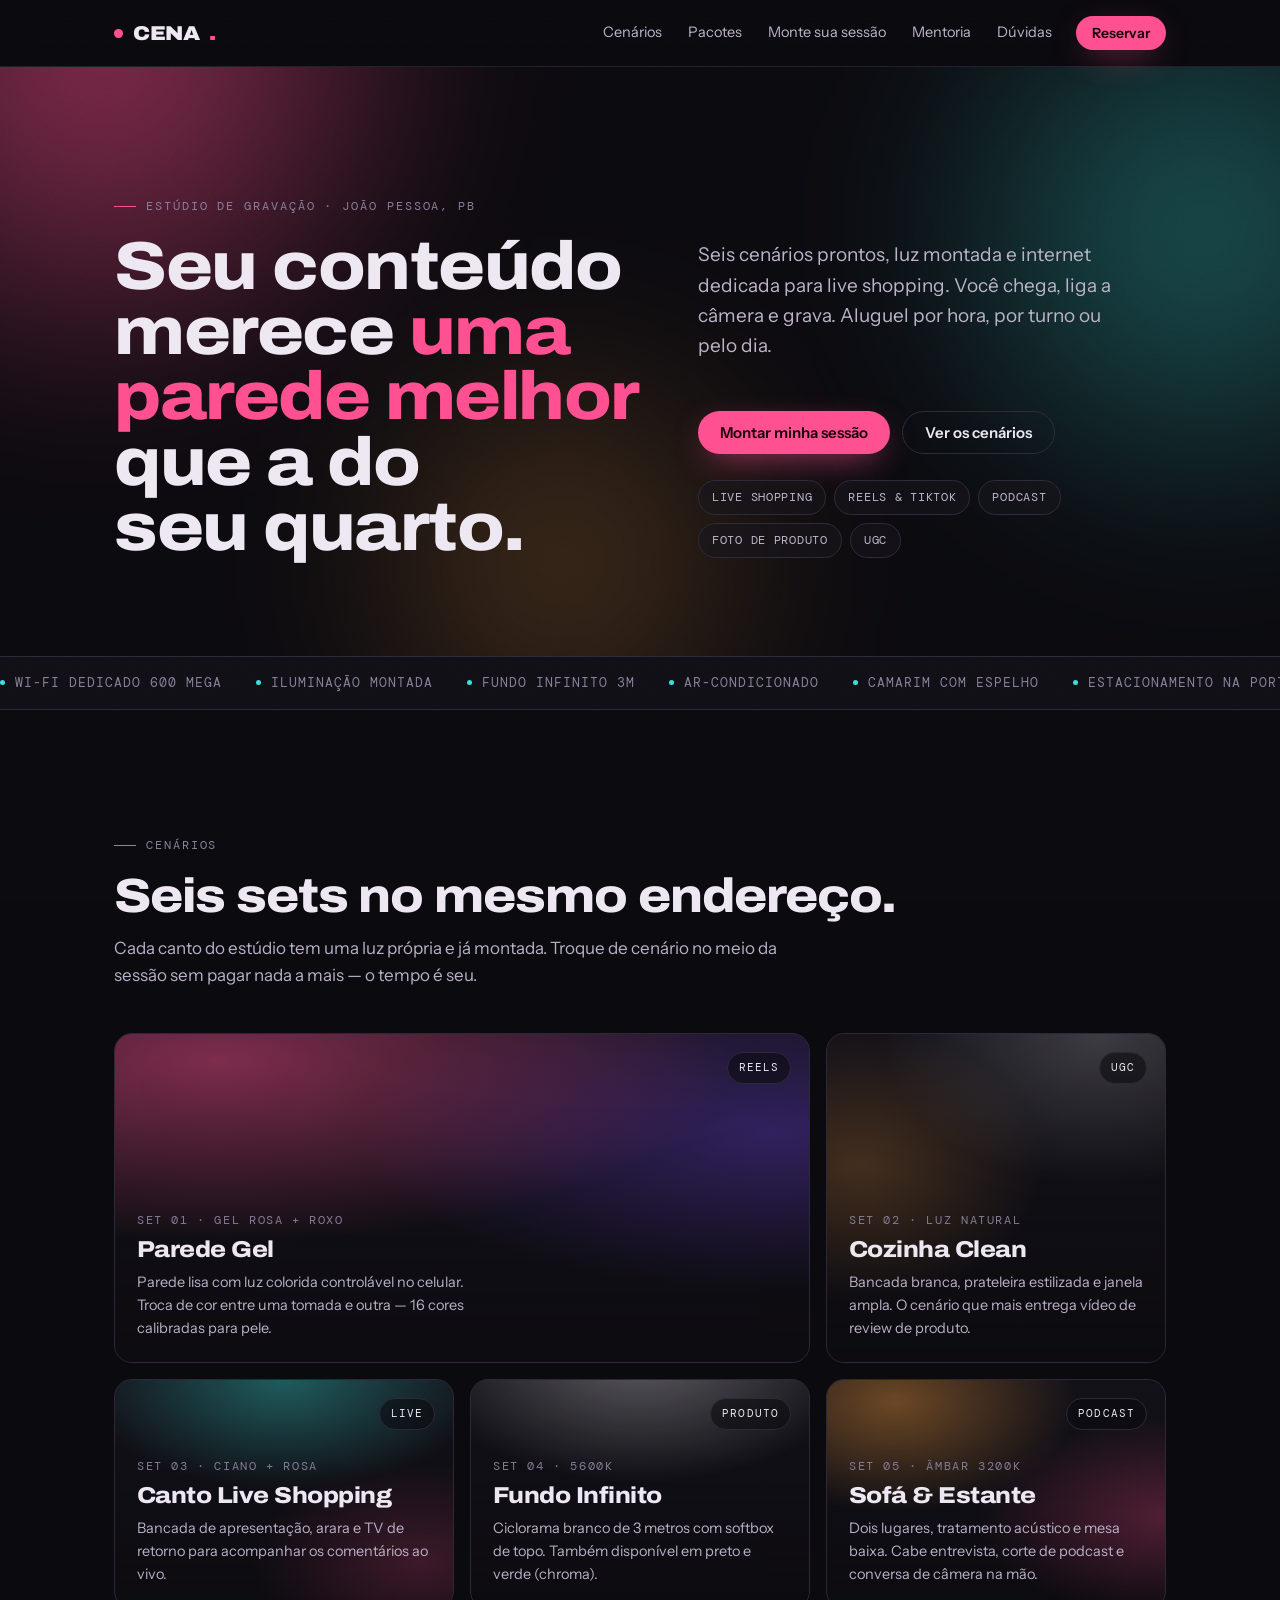
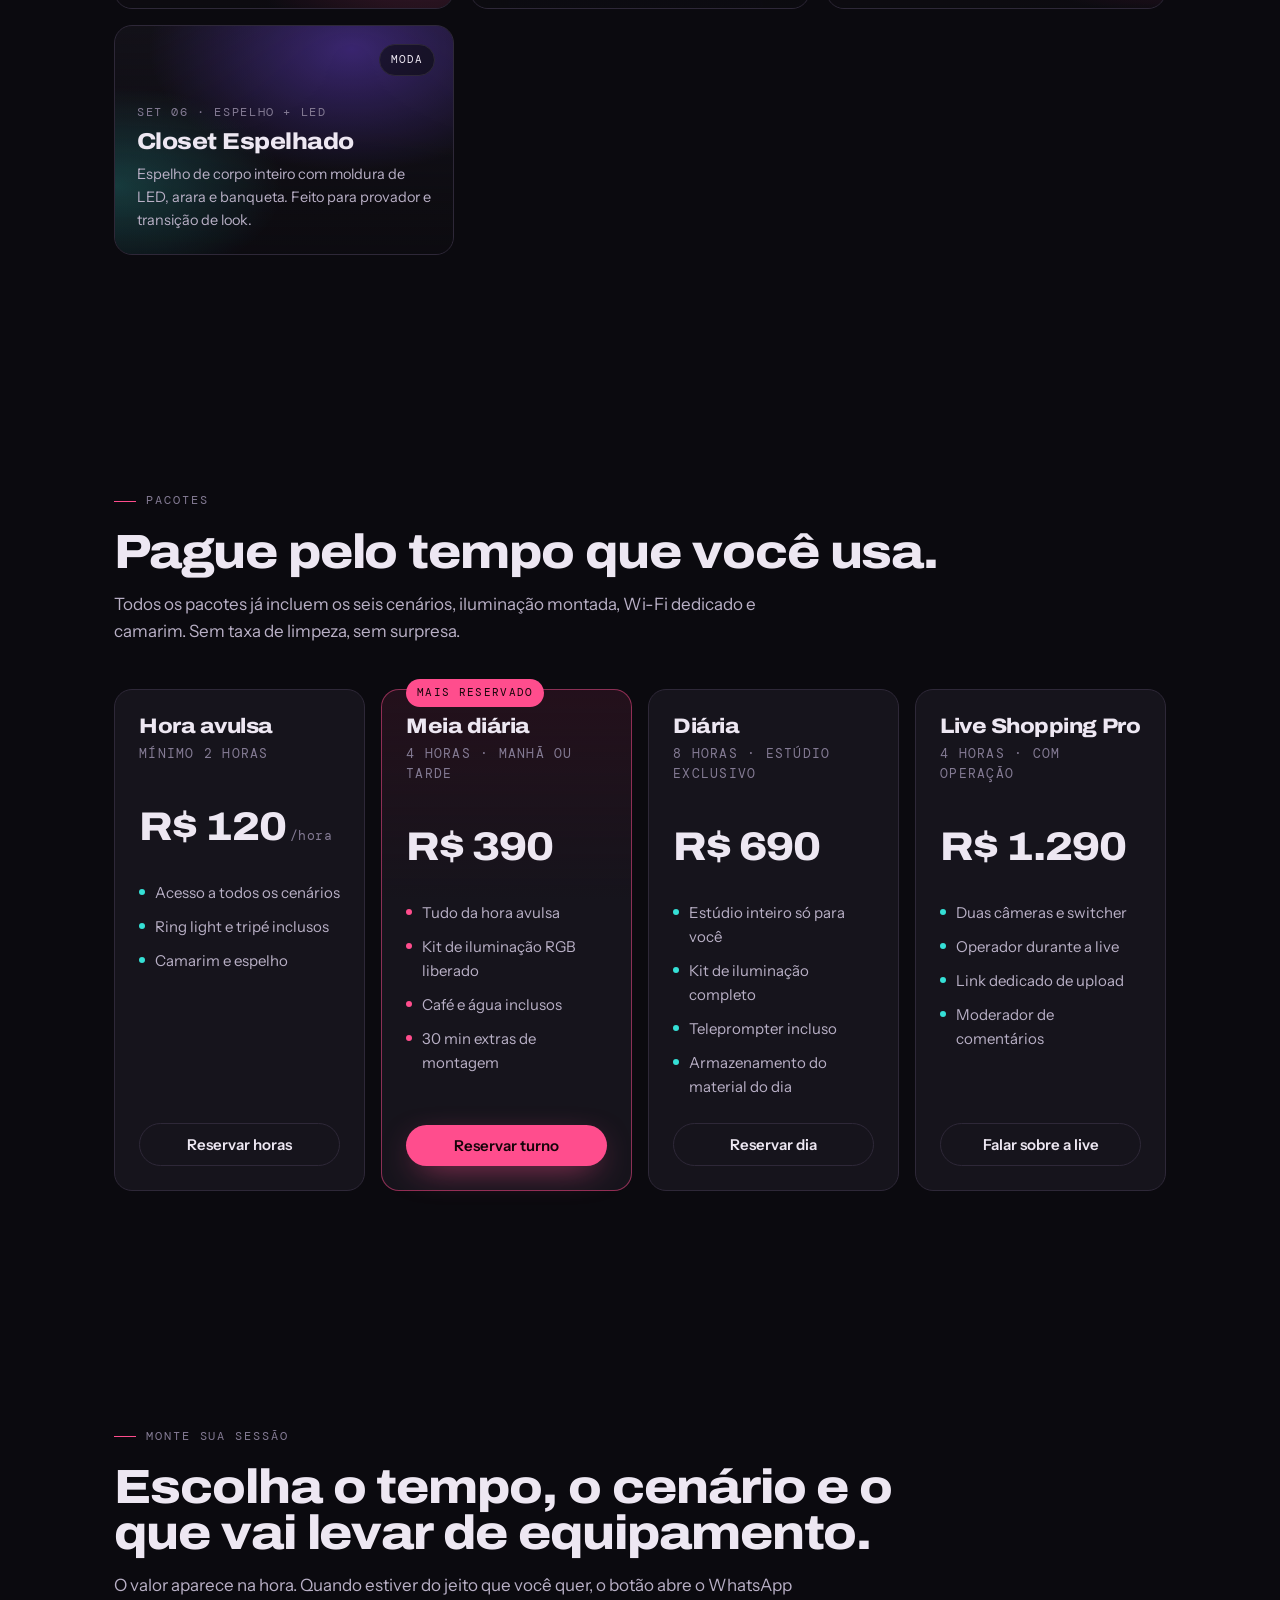
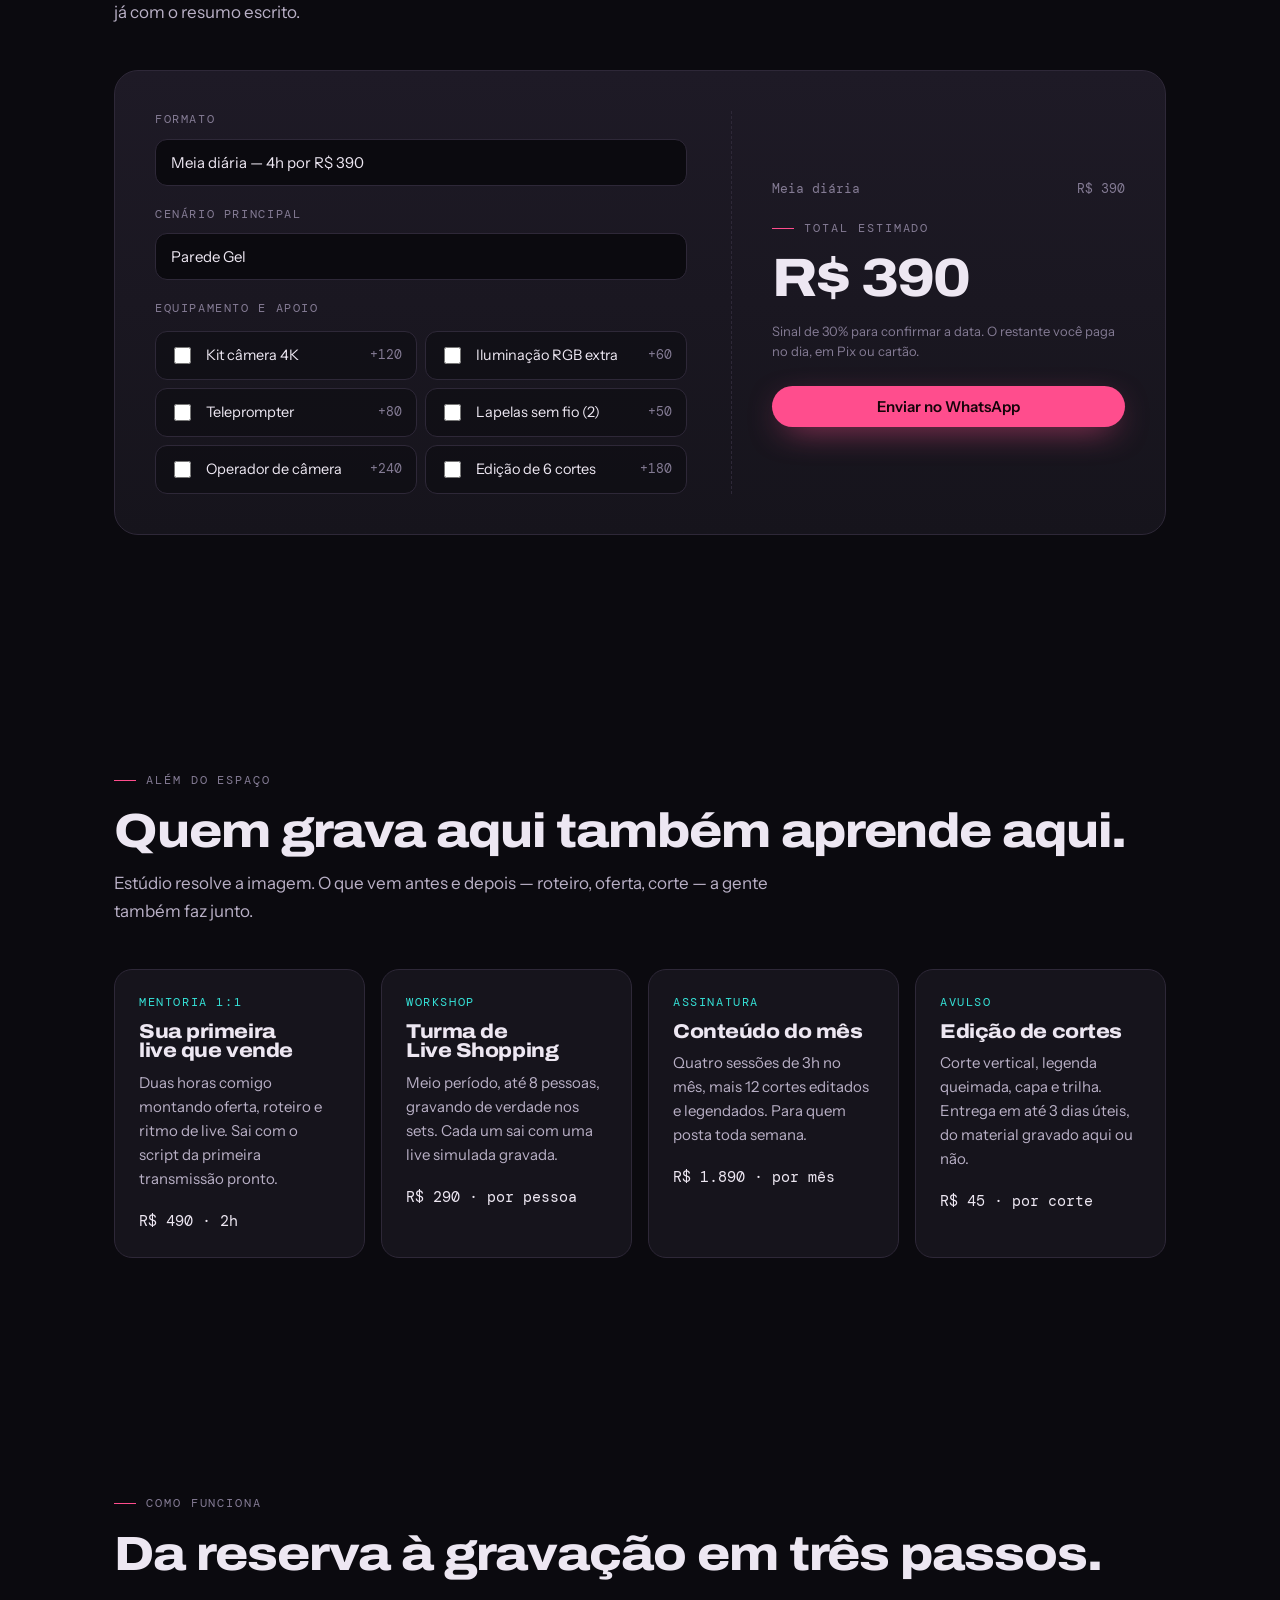
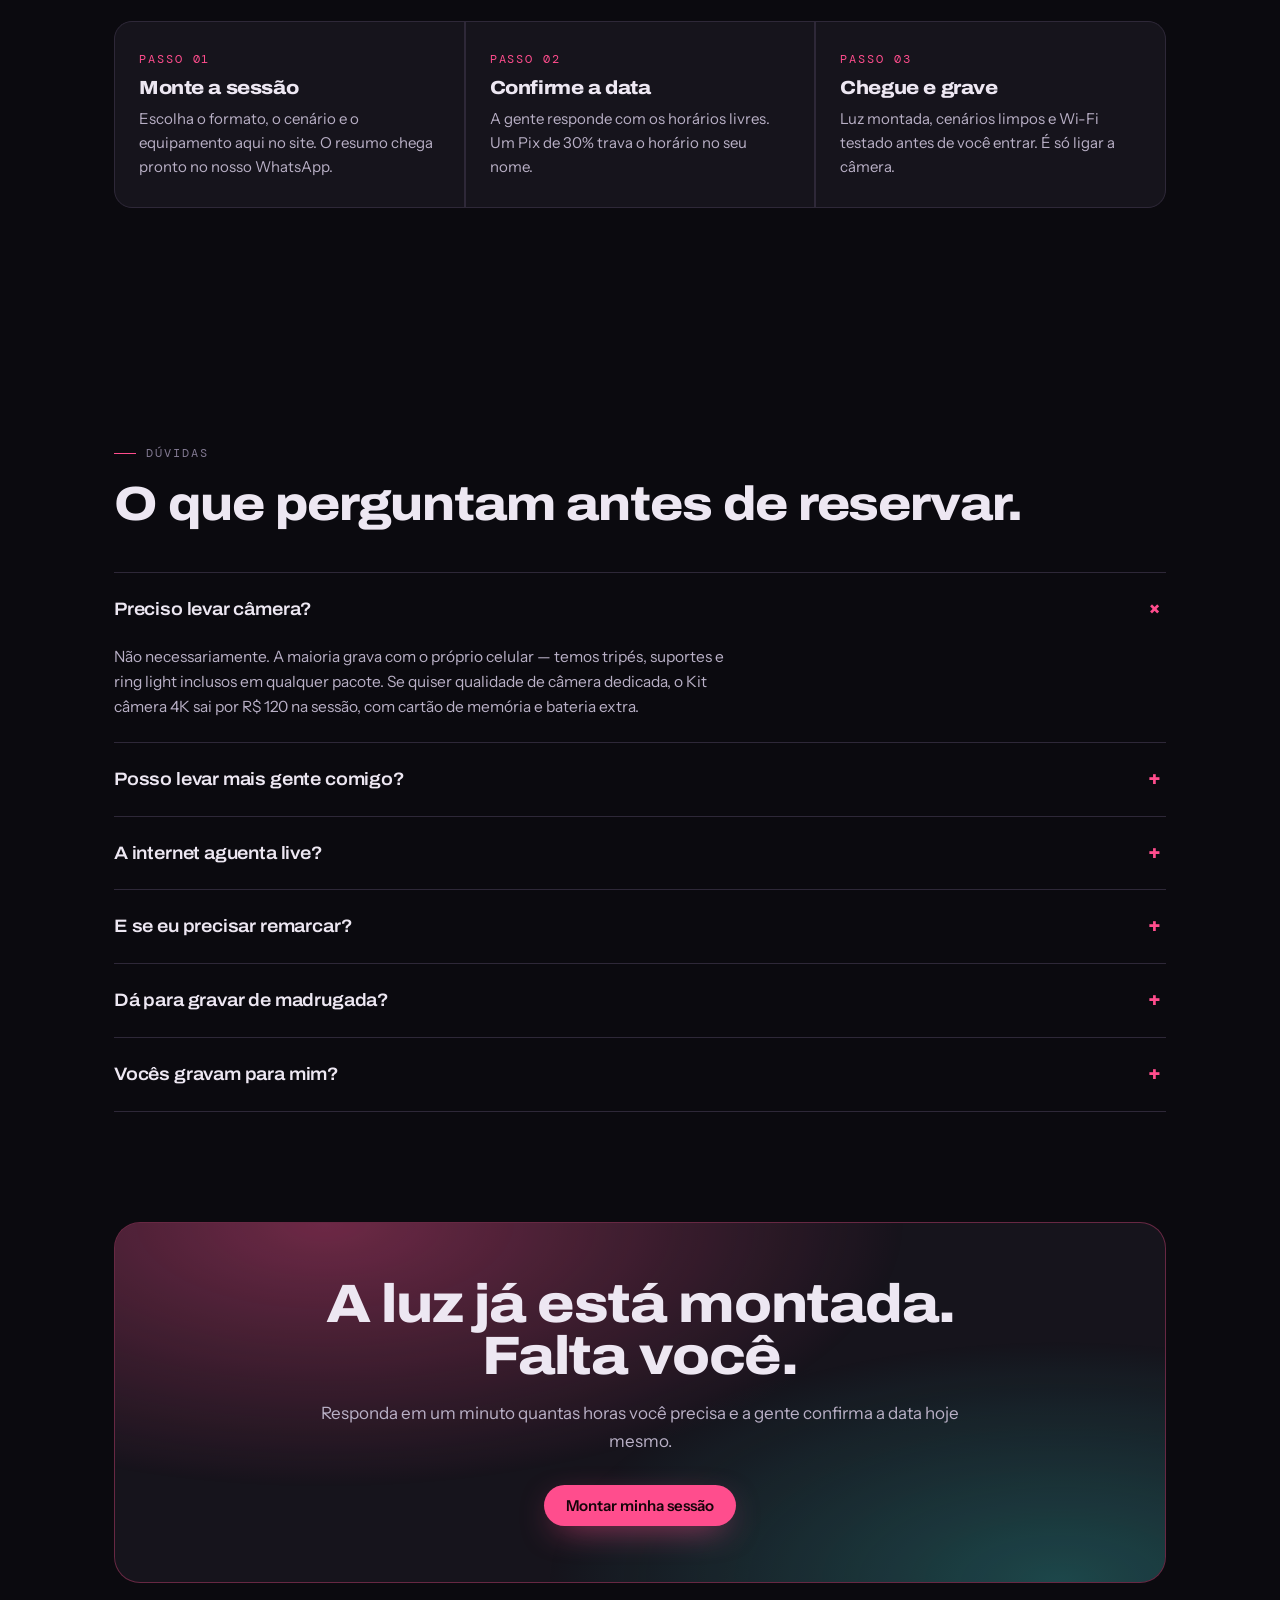
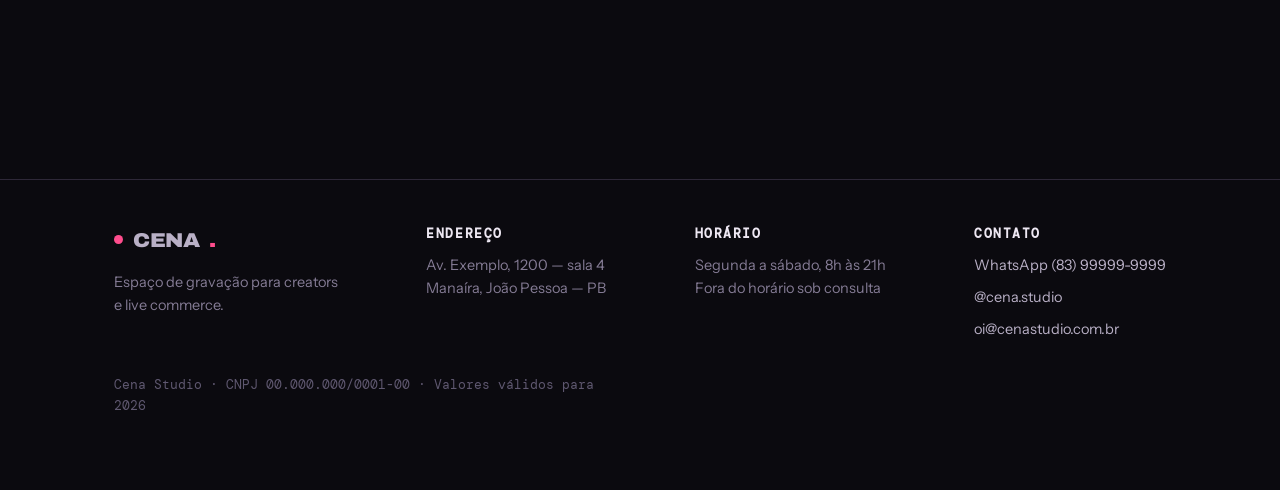
==== commit bb262085: "fix(responsivo): hero em duas colunas no desktop, gutter fluida e breakpoints intermediarios" ====
--- a/index.html
+++ b/index.html
@@ -49,7 +49,7 @@
   background-image:url("data:image/svg+xml,%3Csvg xmlns='http://www.w3.org/2000/svg' width='160' height='160'%3E%3Cfilter id='n'%3E%3CfeTurbulence type='fractalNoise' baseFrequency='0.85' numOctaves='3'/%3E%3C/filter%3E%3Crect width='160' height='160' filter='url(%23n)' opacity='0.55'/%3E%3C/svg%3E");
 }
 
-.wrap{width:100%;max-width:var(--maxw);margin:0 auto;padding:0 22px}
+.wrap{width:100%;max-width:var(--maxw);margin:0 auto;padding:0 clamp(18px,4.2vw,44px)}
 
 h1,h2,h3,.display{
   font-family:Archivo,"Arial Black",Arial,sans-serif;
@@ -108,9 +108,9 @@
 .w3{width:46vw;height:46vw;max-width:560px;max-height:560px;left:32vw;top:26vw;background:radial-gradient(circle at 50% 50%,rgba(255,162,58,.42),rgba(255,162,58,0) 68%);animation-delay:-7.5s}
 @keyframes breathe{0%,100%{transform:translate3d(0,0,0) scale(1)}50%{transform:translate3d(2%,-3%,0) scale(1.09)}}
 .hero .wrap{position:relative;z-index:2}
-.hero h1{font-size:clamp(44px,9.2vw,104px);max-width:14ch}
+.hero h1{font-size:clamp(38px,7.6vw,84px);max-width:13ch}
 .hero h1 em{font-style:normal;color:var(--gel-rose)}
-.hero p.lead{font-size:clamp(17px,2.3vw,20px);margin-top:26px;color:var(--ink-soft)}
+.hero p.lead{font-size:clamp(16.5px,1.5vw,19px);margin-top:26px;max-width:46ch;color:var(--ink-soft);text-wrap:pretty}
 .hero-cta{display:flex;flex-wrap:wrap;gap:12px;margin-top:34px}
 .tags{display:flex;flex-wrap:wrap;gap:8px;margin-top:44px}
 .tag{
@@ -272,13 +272,39 @@
   .nav-links{display:flex}
   .sets{grid-template-columns:repeat(3,1fr)}
   .set.wide{grid-column:span 2}
-  .plans{grid-template-columns:repeat(4,1fr)}
-  .cards{grid-template-columns:repeat(4,1fr)}
   .steps{grid-template-columns:repeat(3,1fr)}
   .calc{grid-template-columns:1.15fr .85fr;gap:44px;padding:40px}
   .total{border-top:0;border-left:1px dashed var(--edge);padding:0 0 0 40px;justify-content:center}
   section{padding:110px 0}
   .hero{padding:130px 0 96px}
+}
+
+/* 4 colunas so quando cada card ainda tem largura de leitura */
+@media (min-width:1080px){
+  .plans{grid-template-columns:repeat(4,1fr)}
+  .cards{grid-template-columns:repeat(4,1fr)}
+}
+
+/* a partir do notebook o titulo para de crescer e a chamada ocupa a coluna vazia */
+@media (min-width:960px){
+  .hero .wrap{display:grid;grid-template-columns:1.06fr .94fr;column-gap:clamp(36px,4.4vw,72px);align-items:start}
+  .hero .eyebrow{grid-column:1/-1}
+  .hero h1{grid-column:1;grid-row:2/6;max-width:none;font-size:clamp(50px,5.3vw,80px);align-self:center}
+  .hero p.lead{grid-column:2;grid-row:2;margin-top:6px;font-size:clamp(17px,1.6vw,19px)}
+  .hero-cta{grid-column:2;grid-row:3;margin-top:30px}
+  .tags{grid-column:2;grid-row:4;margin-top:26px}
+}
+
+/* telas muito largas: o conteudo acompanha um pouco, sem virar linha infinita */
+@media (min-width:1440px){
+  :root{--maxw:1260px}
+}
+
+/* celular deitado e notebook baixo: o hero nao pode comer a tela toda */
+@media (max-height:620px) and (min-width:640px){
+  .hero{padding:72px 0 56px}
+  .hero h1{font-size:clamp(38px,5.4vw,60px)}
+  .tags{margin-top:26px}
 }
 @media (prefers-reduced-motion:reduce){
   *,*::after,*::before{animation-duration:.001ms !important;animation-iteration-count:1 !important;transition-duration:.001ms !important;transition-delay:0ms !important}
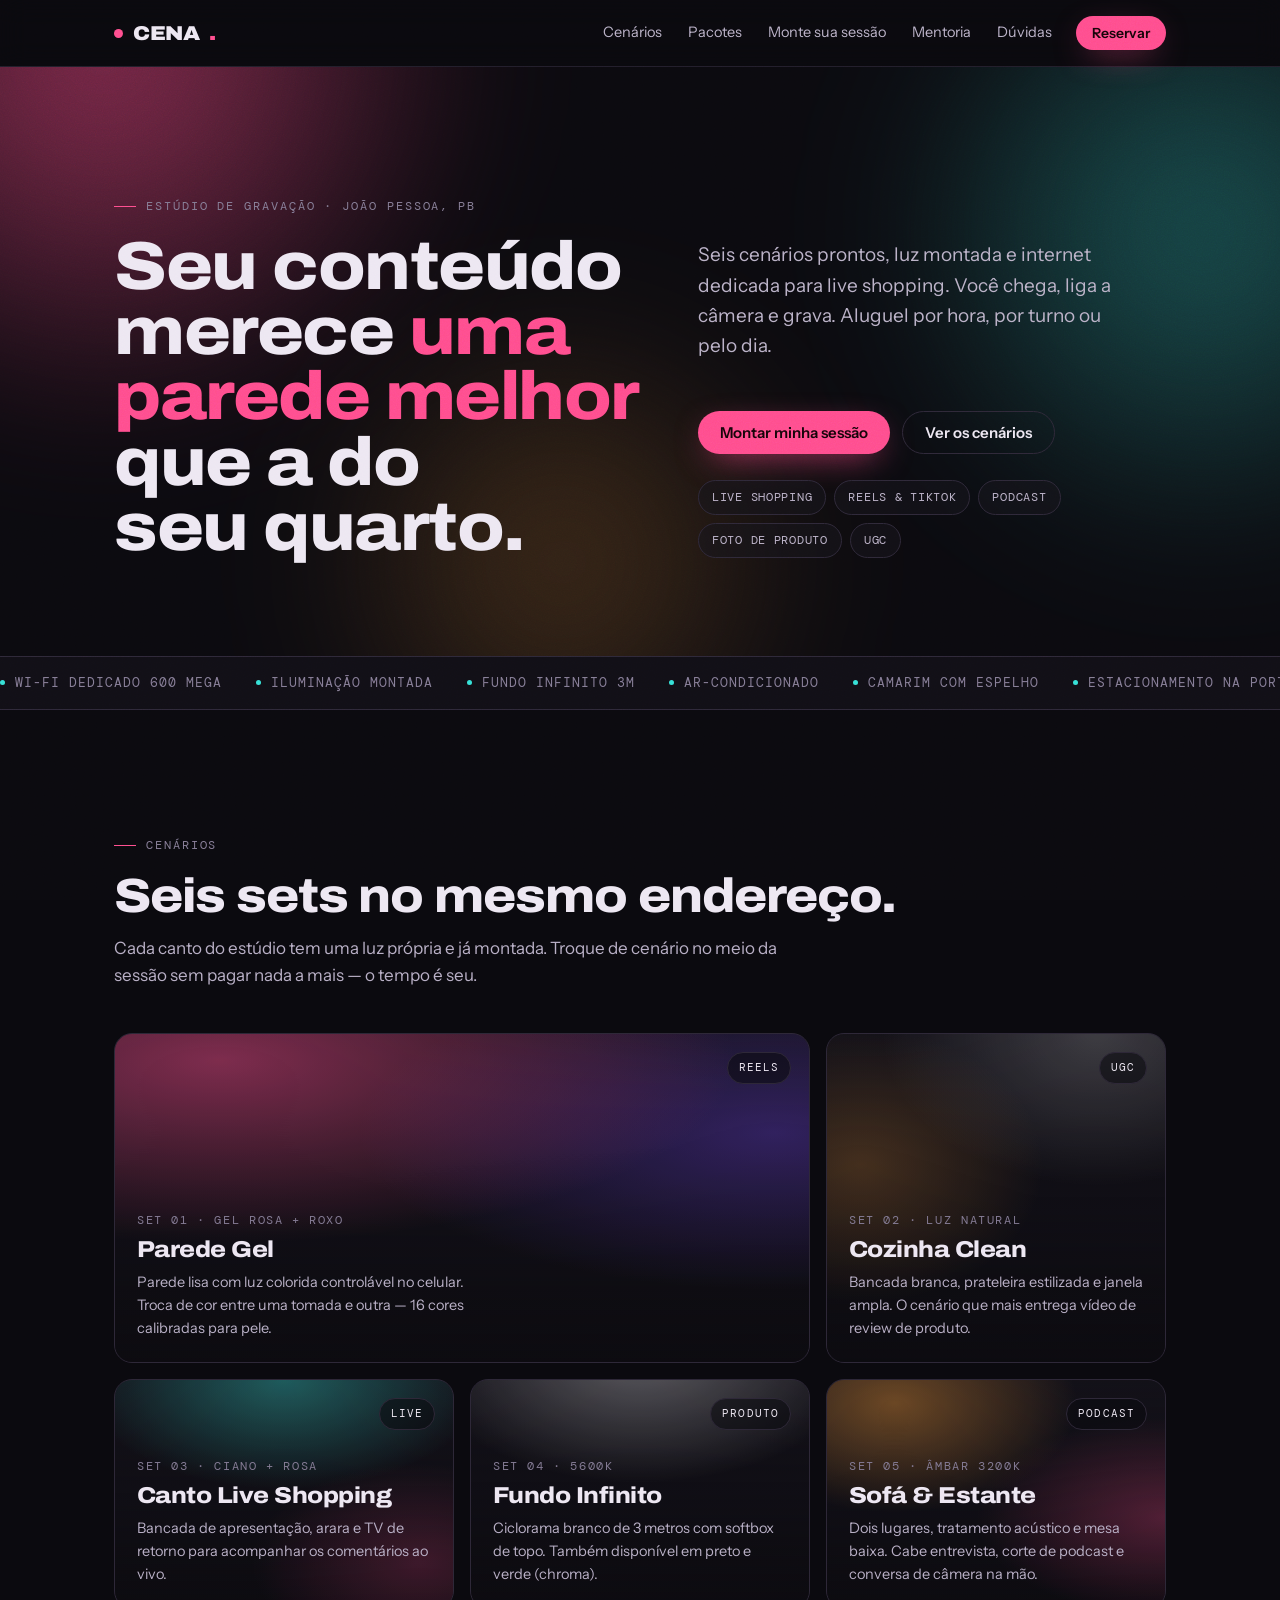
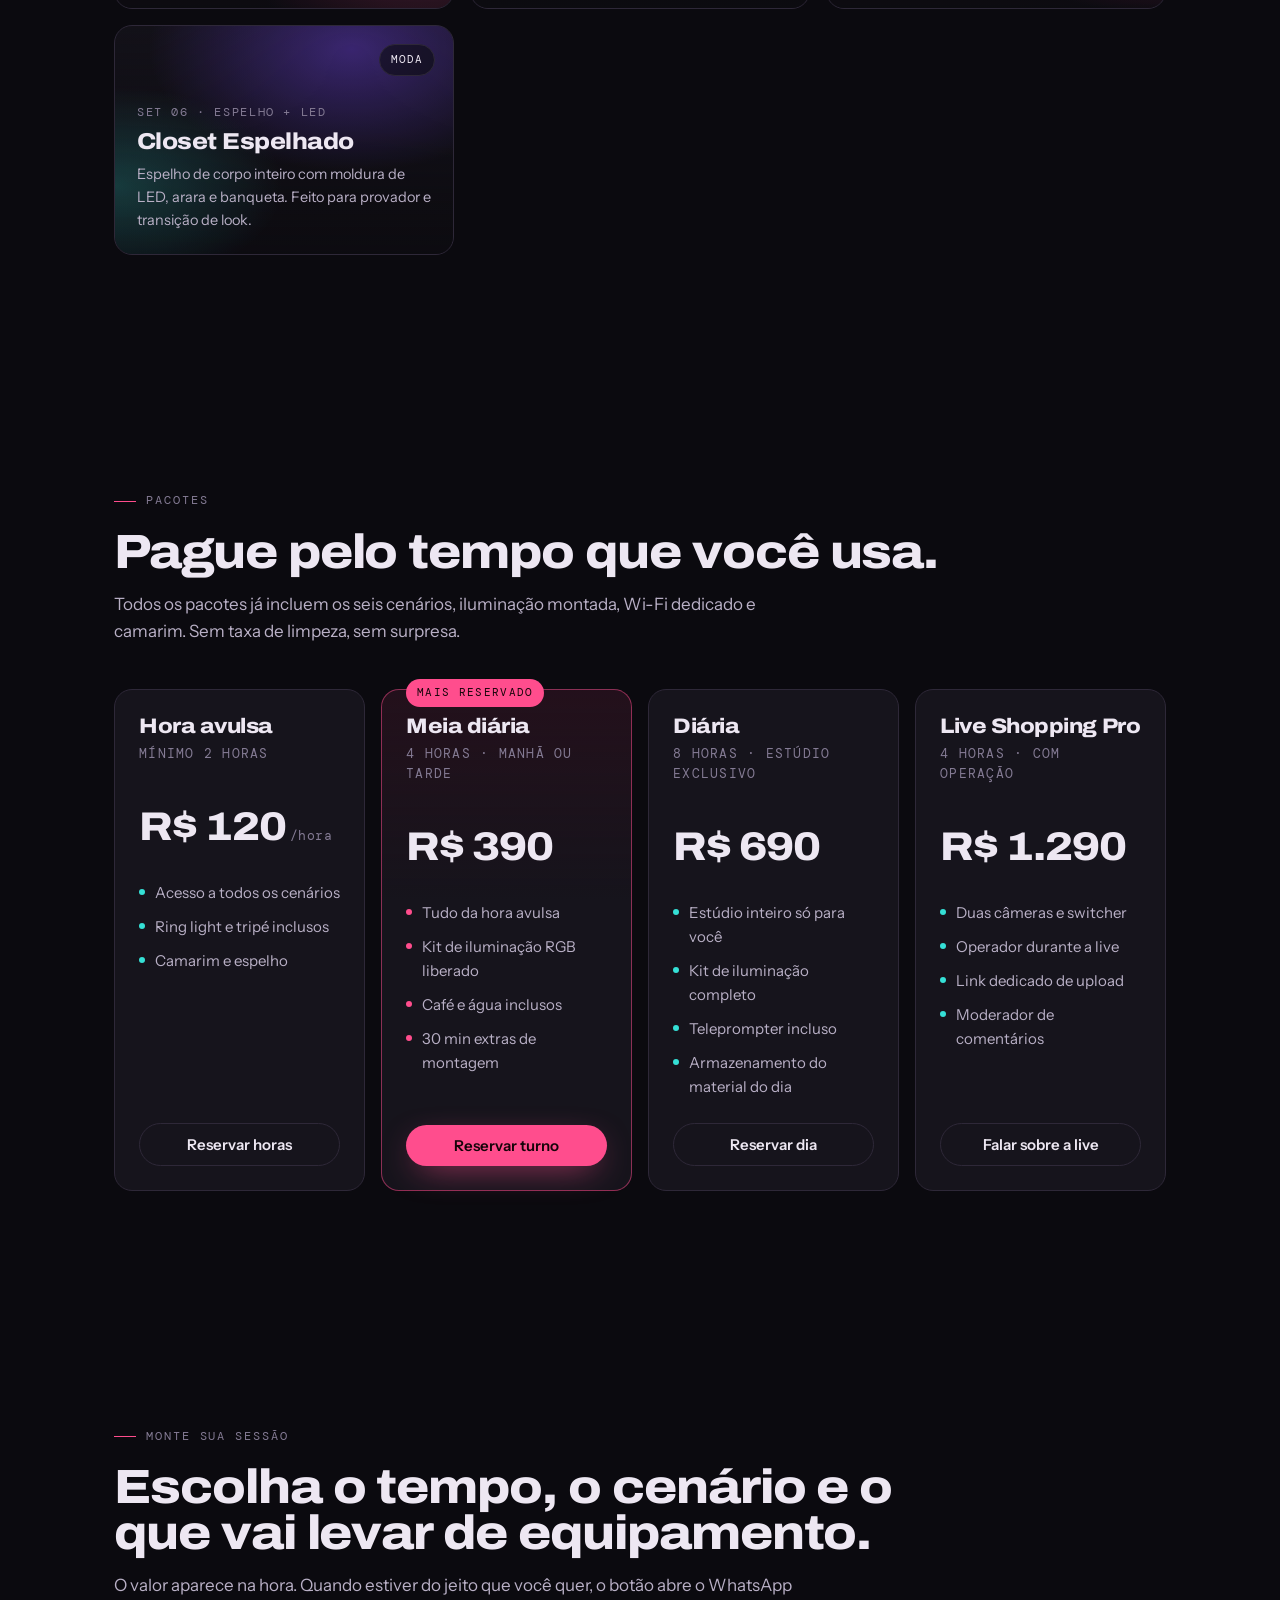
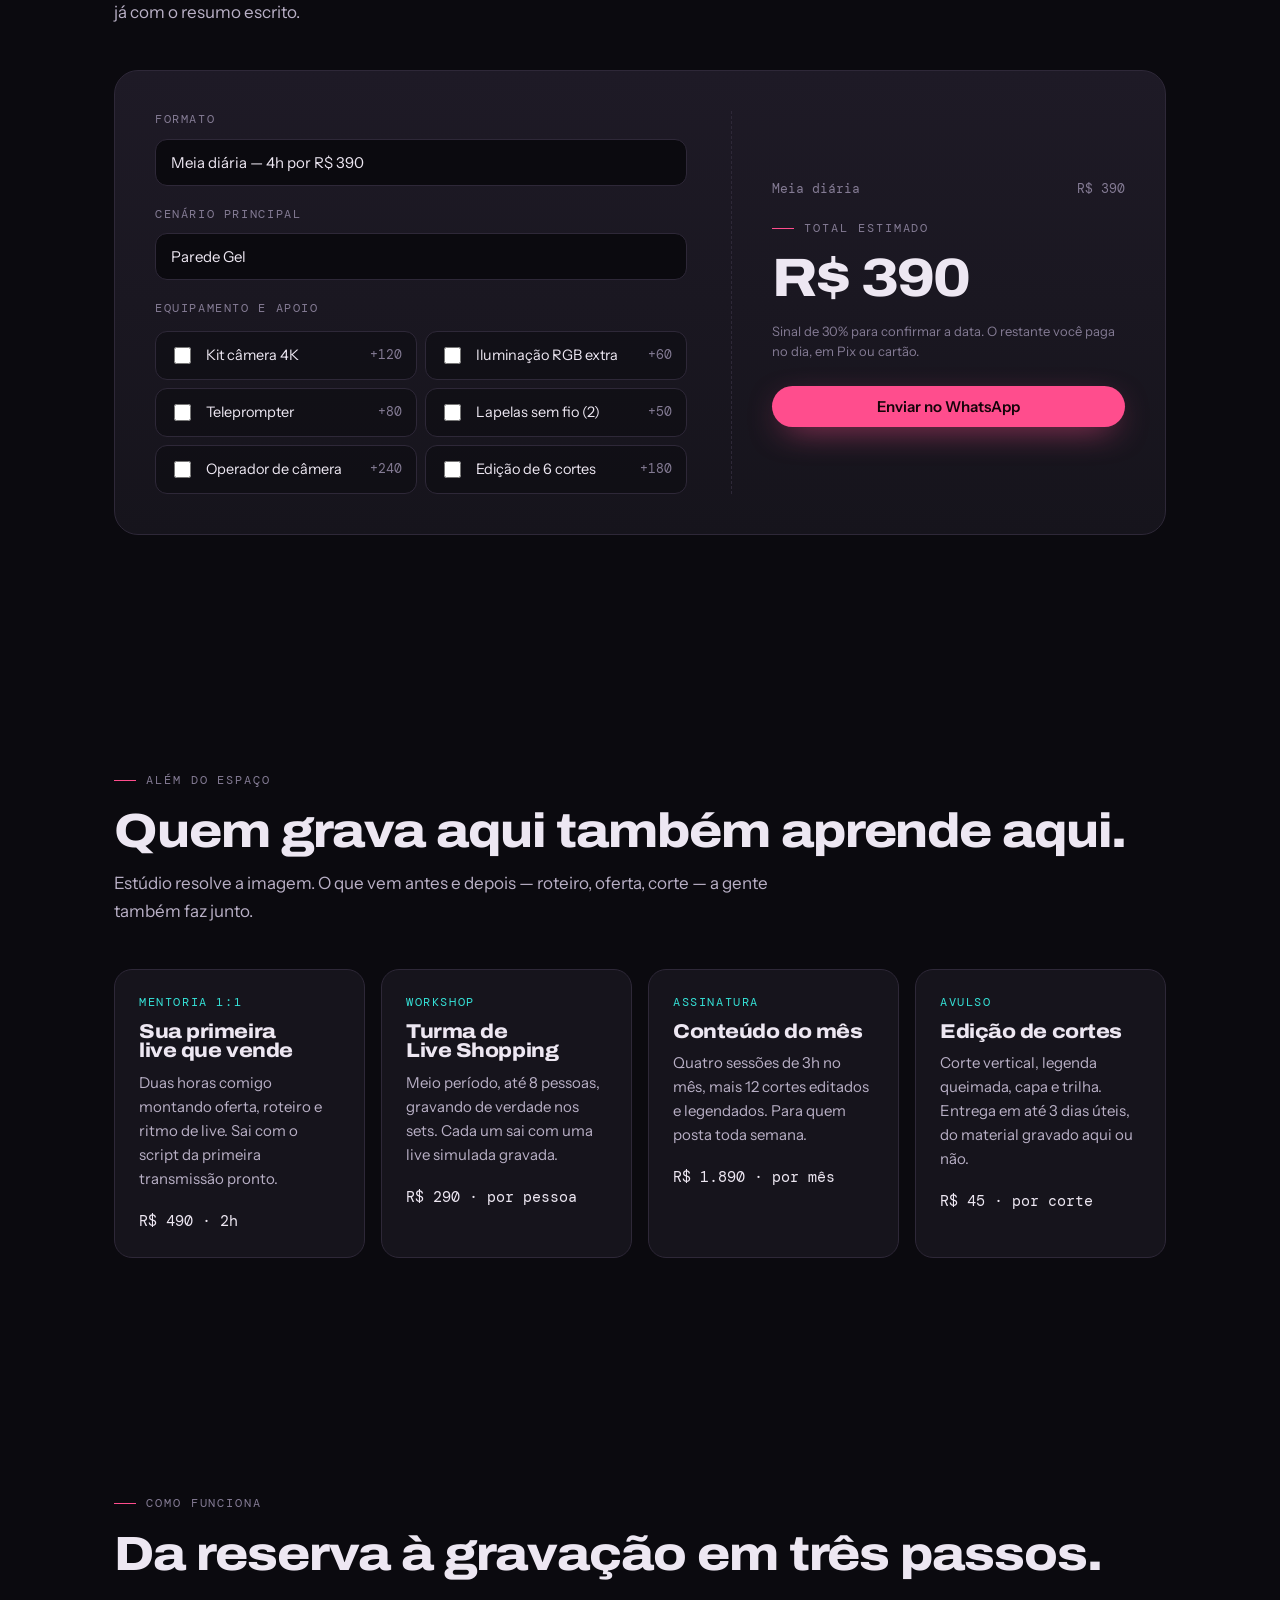
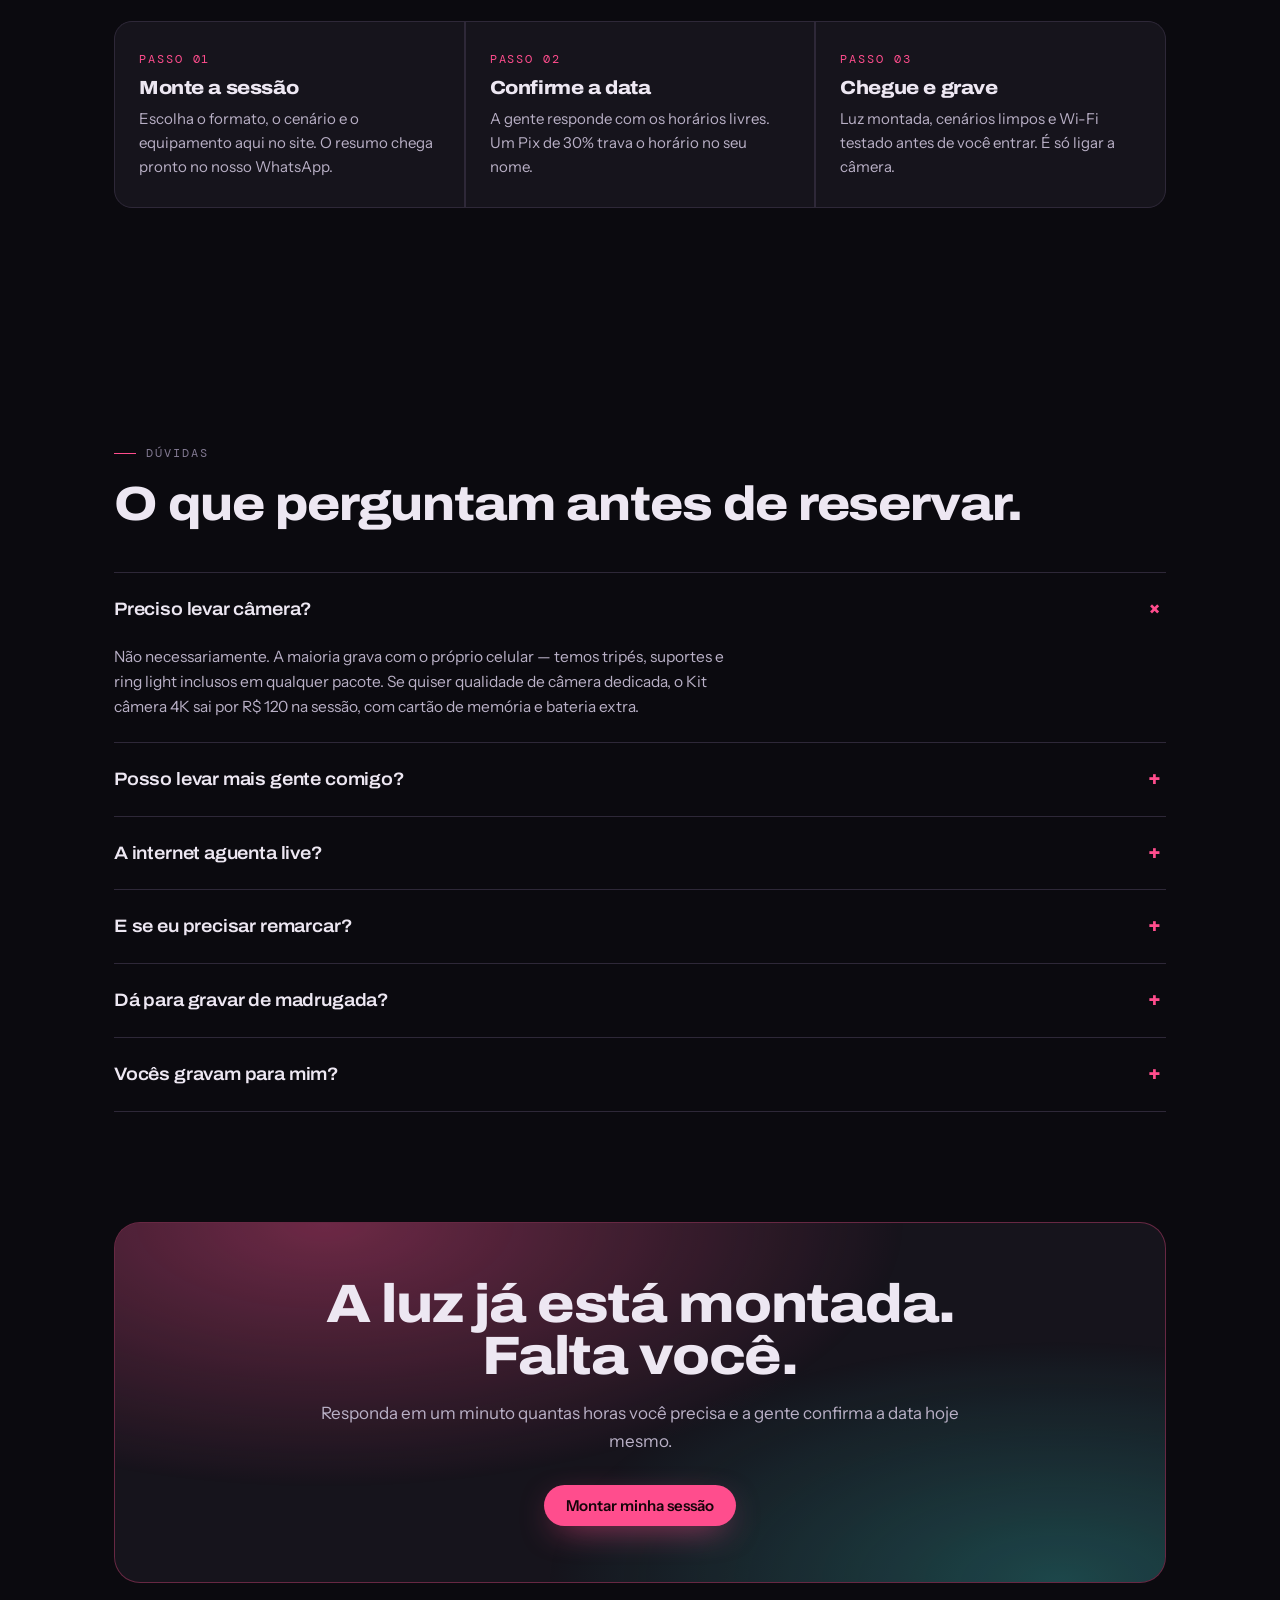
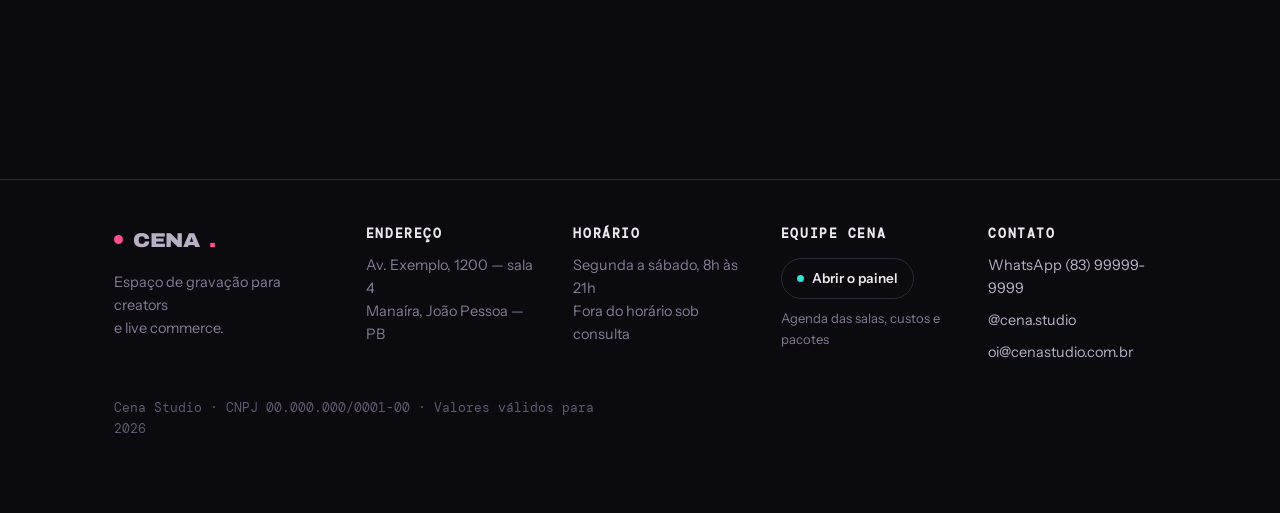
==== commit a89a45b6: "feat: atalho do site para o painel e volta do painel para o site" ====
--- a/index.html
+++ b/index.html
@@ -244,6 +244,11 @@
 .foot a:hover{color:var(--ink)}
 .foot .col{display:flex;flex-direction:column;gap:9px}
 .foot .col b{color:var(--ink);font-weight:600;font-size:13px;font-family:"DM Mono",monospace;letter-spacing:.12em;text-transform:uppercase}
+.foot .painel{display:inline-flex;align-items:center;gap:8px;align-self:flex-start;margin-top:4px;
+  border:1px solid var(--edge);border-radius:999px;padding:9px 15px;font-size:13.5px;font-weight:600;color:var(--ink);
+  transition:border-color .2s ease,background .2s ease,transform .2s ease}
+.foot .painel:hover{border-color:var(--gel-rose);background:rgba(255,77,141,.08);transform:translateY(-1px)}
+.foot .painel i{width:7px;height:7px;border-radius:50%;background:var(--gel-cyan);flex:none}
 .legal{margin-top:34px;font-size:13px;font-family:"DM Mono",monospace;color:#5F5870}
 
 /* revelação no scroll */
@@ -287,6 +292,7 @@
 
 /* a partir do notebook o titulo para de crescer e a chamada ocupa a coluna vazia */
 @media (min-width:960px){
+  .foot{display:grid;grid-template-columns:1.25fr repeat(4,1fr);gap:30px}
   .hero .wrap{display:grid;grid-template-columns:1.06fr .94fr;column-gap:clamp(36px,4.4vw,72px);align-items:start}
   .hero .eyebrow{grid-column:1/-1}
   .hero h1{grid-column:1;grid-row:2/6;max-width:none;font-size:clamp(50px,5.3vw,80px);align-self:center}
@@ -656,6 +662,11 @@
         <span>Segunda a sábado, 8h às 21h<br>Fora do horário sob consulta</span>
       </div>
       <div class="col">
+        <b>Equipe CENA</b>
+        <a class="painel" href="painel/"><i></i>Abrir o painel</a>
+        <span style="font-size:13px;color:var(--ink-mute)">Agenda das salas, custos e pacotes</span>
+      </div>
+      <div class="col">
         <b>Contato</b>
         <a href="#" id="foot-wa">WhatsApp (83) 99999-9999</a>
         <a href="#">@cena.studio</a>
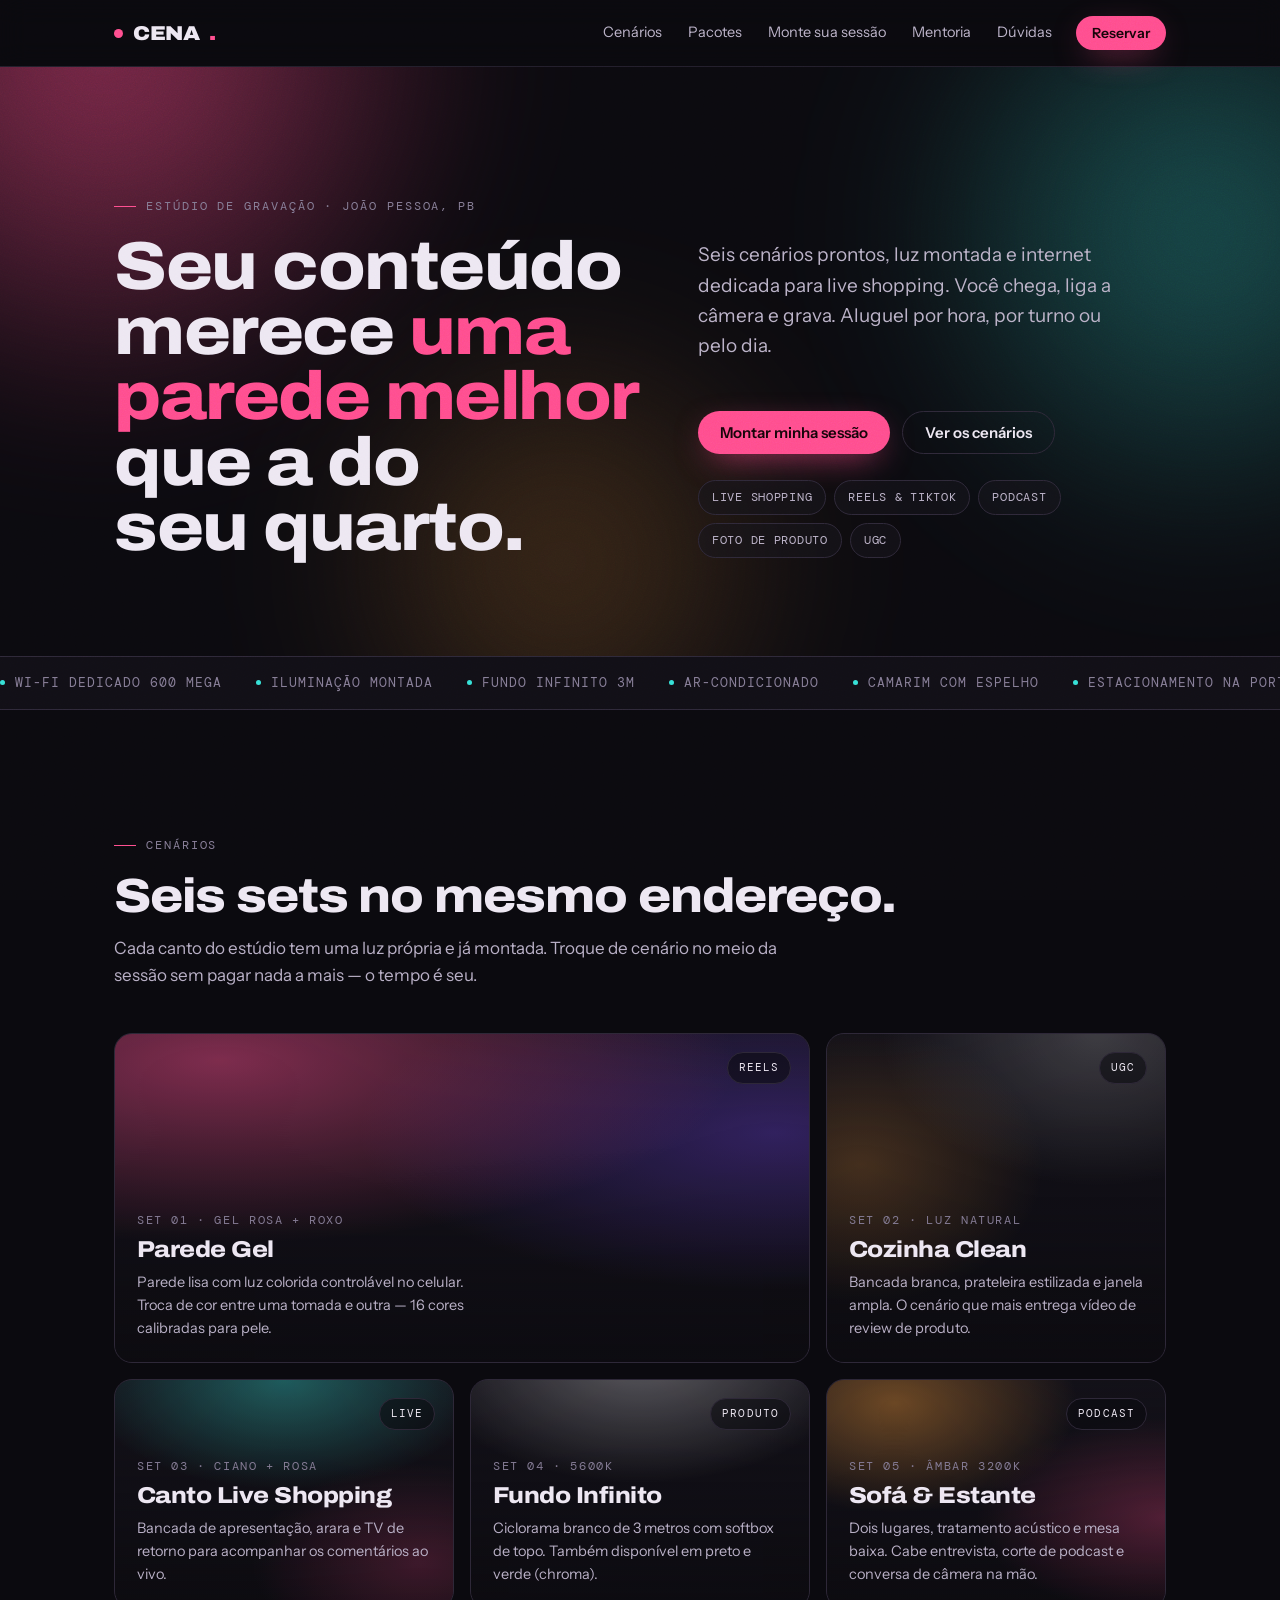
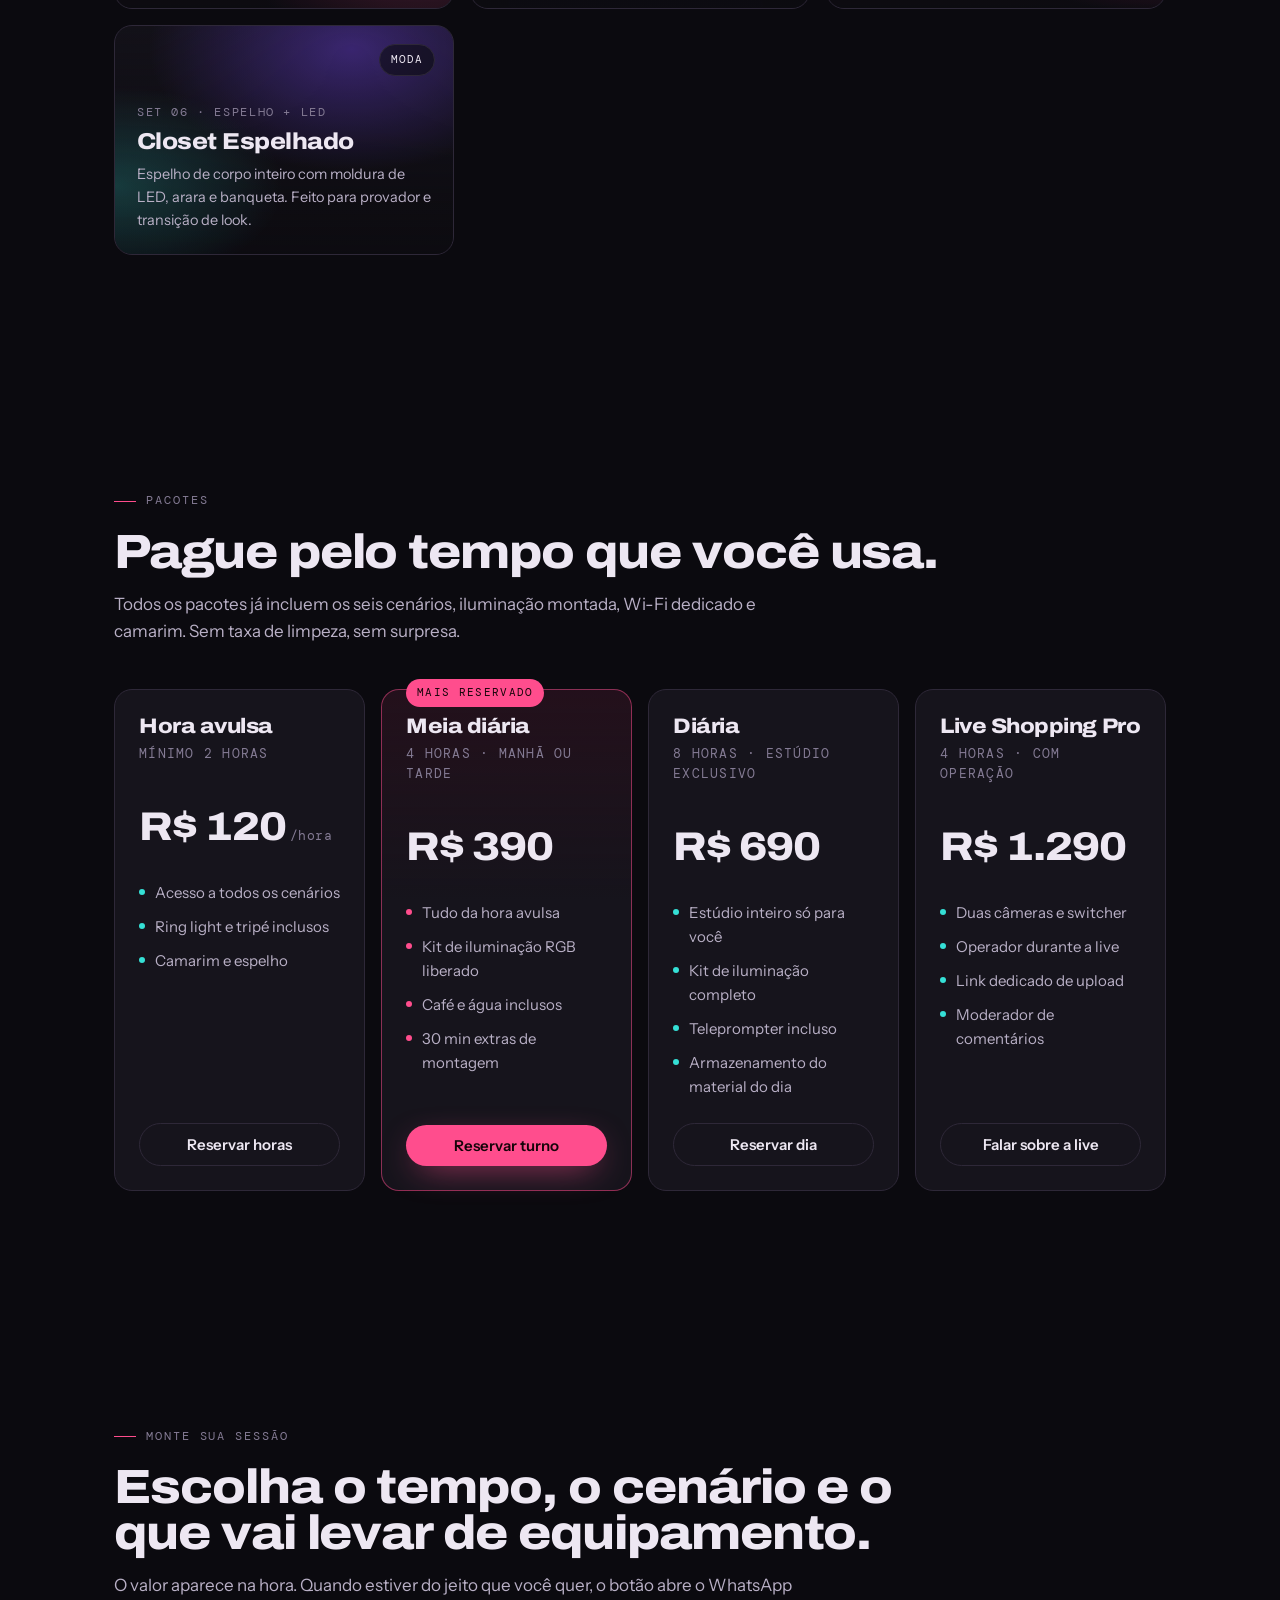
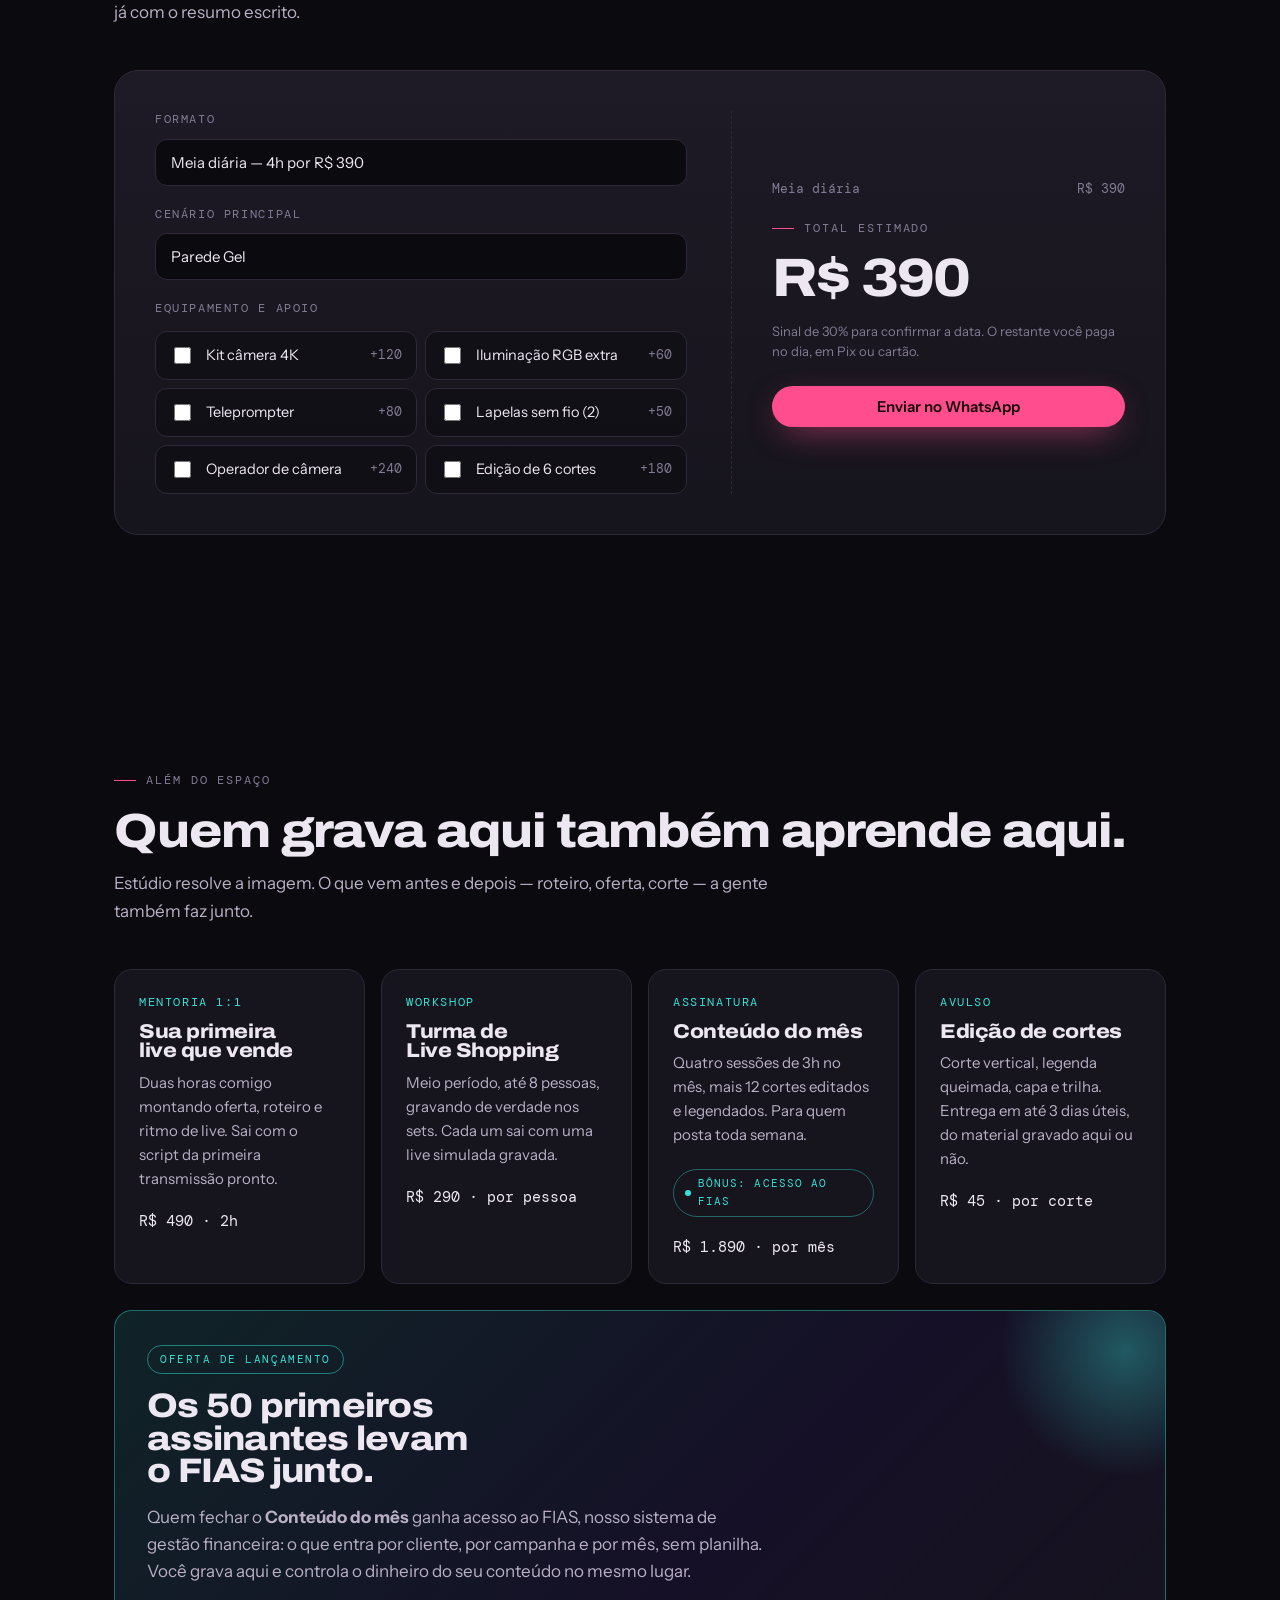
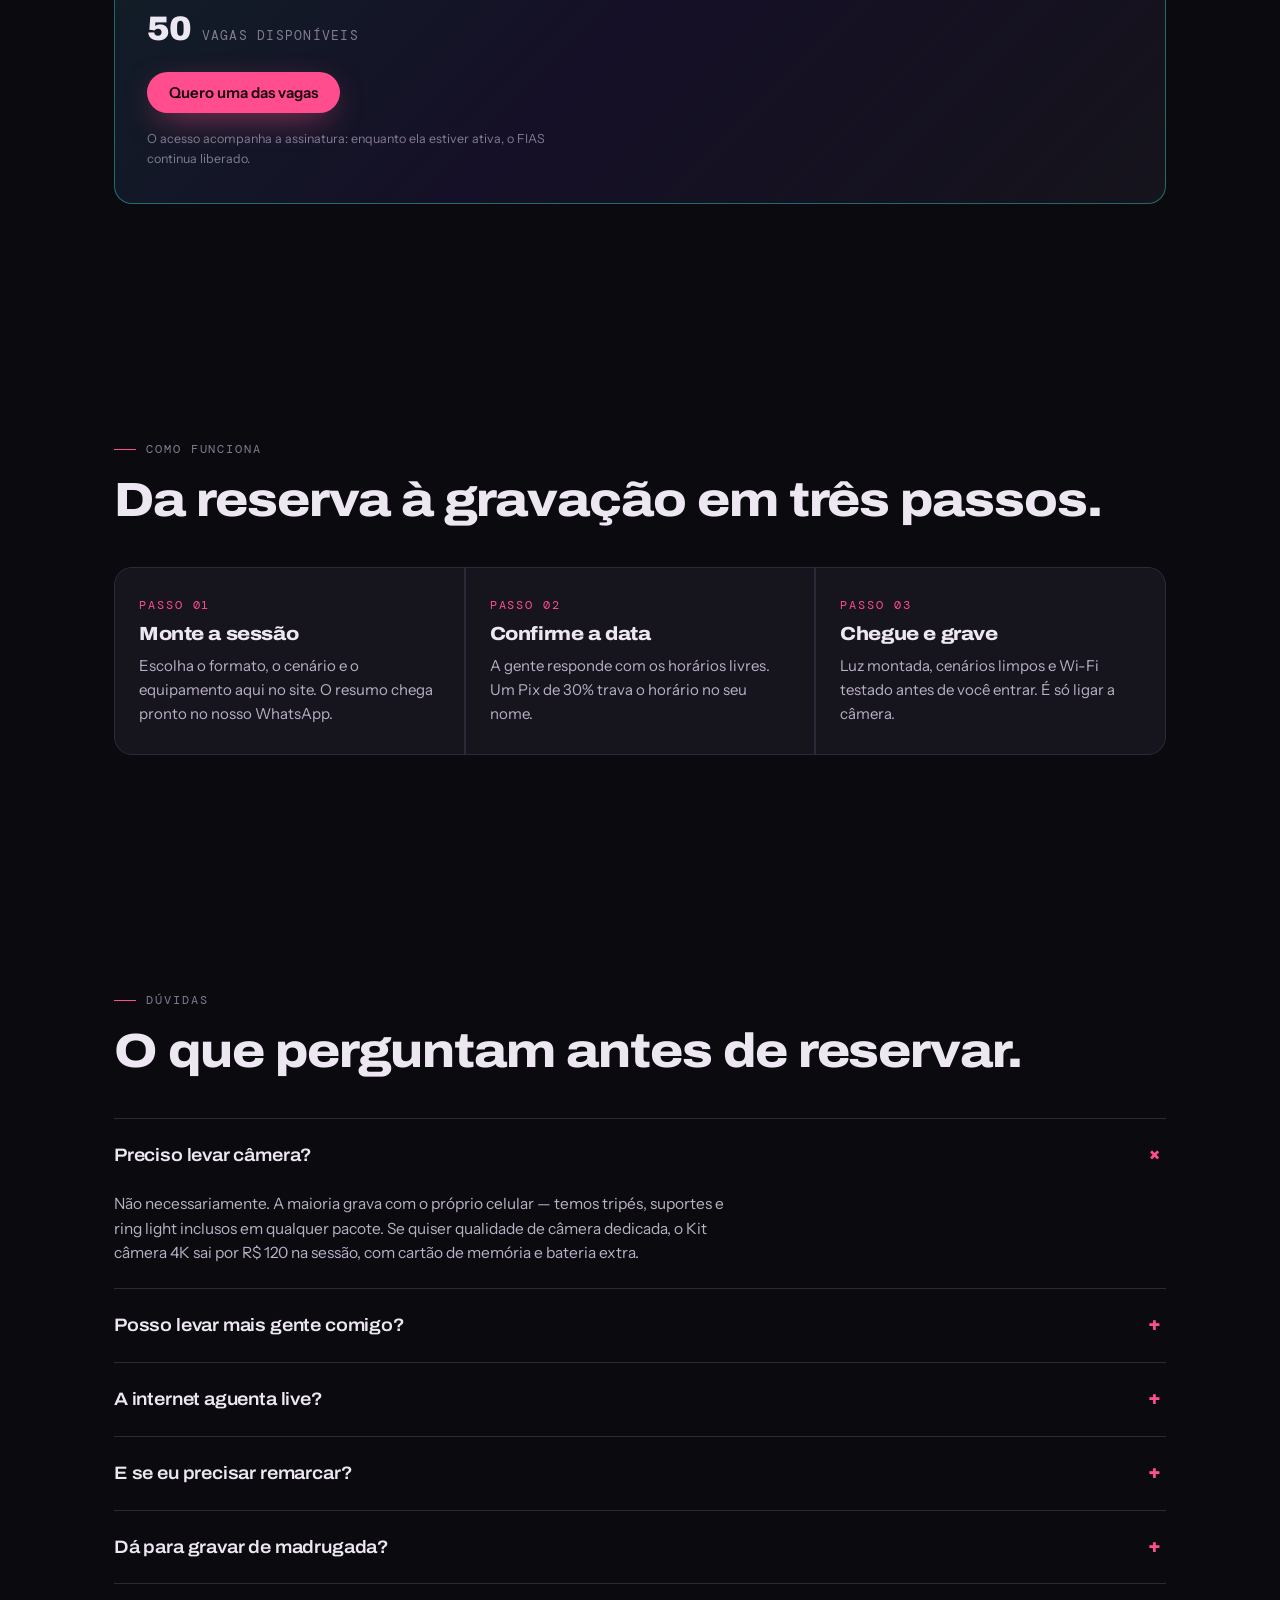
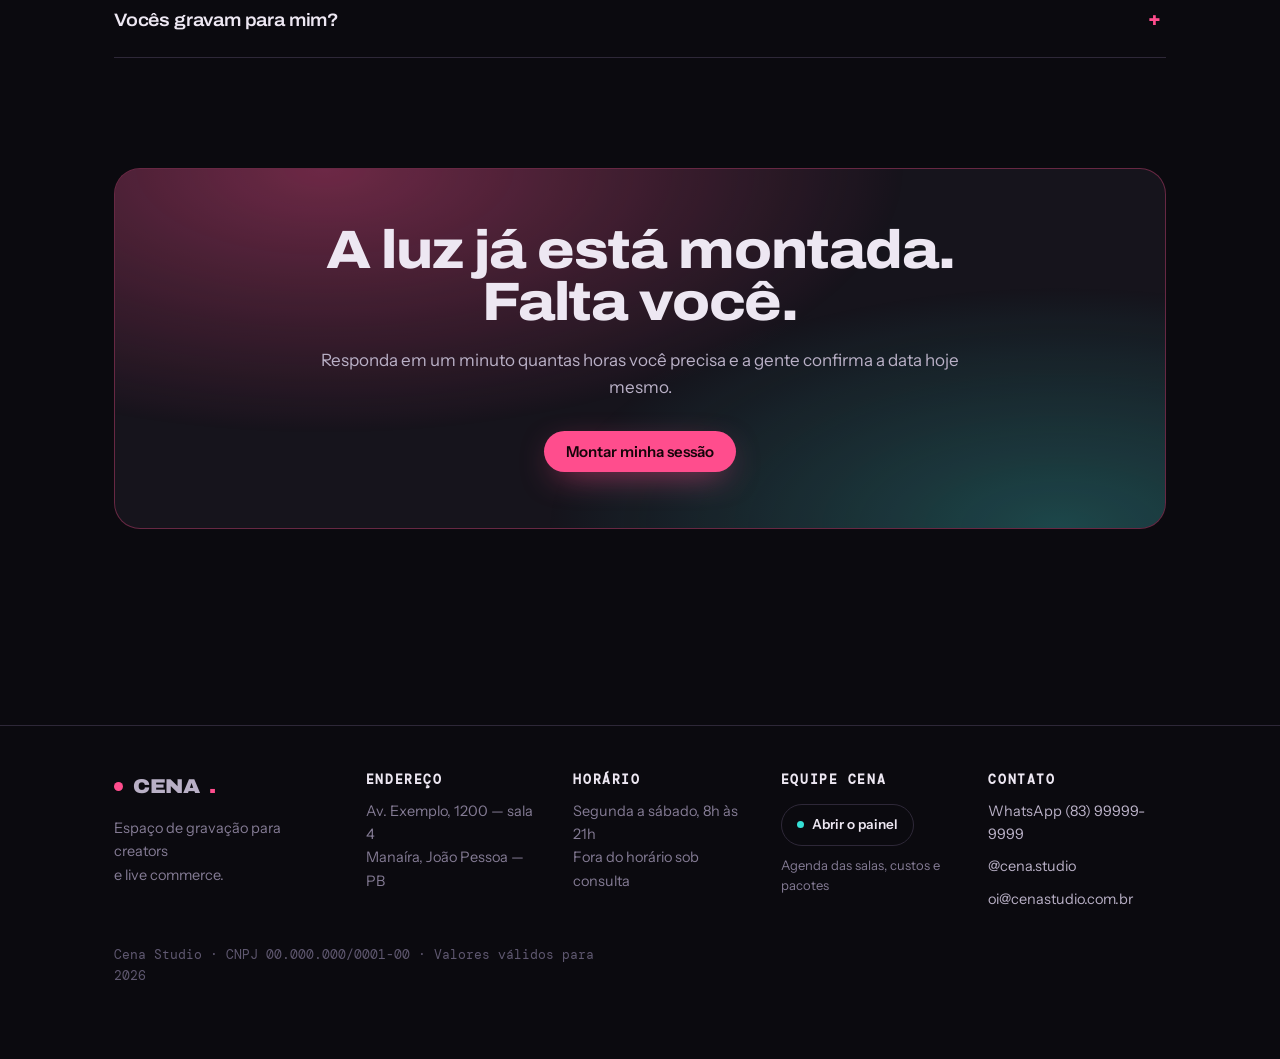
==== commit b2293a09: "feat: bonus FIAS para os 50 primeiros assinantes Bloco de oferta no site com contador de vagas e sel" ====
--- a/index.html
+++ b/index.html
@@ -170,6 +170,27 @@
 .plan li::before{content:"";flex:none;width:6px;height:6px;border-radius:50%;background:var(--gel-cyan);margin-top:8px}
 .plan.featured li::before{background:var(--gel-rose)}
 .plan .btn{margin-top:auto;width:100%}
+
+/* oferta de lançamento — bônus FIAS */
+.oferta{position:relative;overflow:hidden;margin-top:26px;border:1px solid rgba(53,224,214,.42);border-radius:var(--r);
+  background:linear-gradient(135deg,rgba(53,224,214,.12),rgba(122,72,255,.1) 55%,rgba(22,20,28,1));
+  padding:26px 22px;display:flex;flex-direction:column;gap:14px}
+.oferta::after{content:"";position:absolute;right:-90px;top:-90px;width:260px;height:260px;border-radius:50%;
+  background:radial-gradient(circle at 50% 50%,rgba(53,224,214,.35),rgba(53,224,214,0) 68%);pointer-events:none}
+.oferta .sel{align-self:flex-start;font-family:"DM Mono",monospace;font-size:11px;letter-spacing:.14em;text-transform:uppercase;
+  color:var(--gel-cyan);border:1px solid rgba(53,224,214,.5);border-radius:999px;padding:5px 12px}
+.oferta h3{font-size:clamp(23px,3.4vw,34px);max-width:20ch}
+.oferta p{margin:0;max-width:56ch}
+.oferta .vagas{display:flex;align-items:baseline;gap:10px;font-family:"DM Mono",monospace;font-size:12.5px;letter-spacing:.1em;text-transform:uppercase;color:var(--ink-mute)}
+.oferta .vagas b{font-family:"Archivo",sans-serif;font-weight:900;font-size:34px;letter-spacing:-.02em;color:var(--ink);font-variant-numeric:tabular-nums}
+.oferta .btn{align-self:flex-start}
+.oferta .cond{font-size:12.5px;color:var(--ink-mute);margin:0}
+.card .bonus{display:inline-flex;align-items:center;gap:7px;margin-top:12px;font-family:"DM Mono",monospace;font-size:11px;
+  letter-spacing:.1em;text-transform:uppercase;color:var(--gel-cyan);border:1px solid rgba(53,224,214,.4);border-radius:999px;padding:5px 11px}
+.card .bonus::before{content:"";width:6px;height:6px;border-radius:50%;background:var(--gel-cyan)}
+@media (min-width:900px){
+  .oferta{padding:34px 32px;gap:16px}
+}
 
 /* ---------- SIMULADOR ---------- */
 .calc{
@@ -562,6 +583,7 @@
         <span class="tagline">Assinatura</span>
         <h3>Conteúdo do mês</h3>
         <p>Quatro sessões de 3h no mês, mais 12 cortes editados e legendados. Para quem posta toda semana.</p>
+        <span class="bonus">Bônus: acesso ao FIAS</span>
         <span class="val">R$ 1.890 · por mês</span>
       </article>
       <article class="card rv">
@@ -570,6 +592,15 @@
         <p>Corte vertical, legenda queimada, capa e trilha. Entrega em até 3 dias úteis, do material gravado aqui ou não.</p>
         <span class="val">R$ 45 · por corte</span>
       </article>
+    </div>
+
+    <div class="oferta rv">
+      <span class="sel">Oferta de lançamento</span>
+      <h3>Os 50 primeiros assinantes levam o FIAS junto.</h3>
+      <p>Quem fechar o <b>Conteúdo do mês</b> ganha acesso ao FIAS, nosso sistema de gestão financeira: o que entra por cliente, por campanha e por mês, sem planilha. Você grava aqui e controla o dinheiro do seu conteúdo no mesmo lugar.</p>
+      <div class="vagas"><b id="fias-vagas">50</b> <span id="fias-txt">vagas disponíveis</span></div>
+      <a class="btn btn-primary" id="fias-cta" href="#simulador">Quero uma das vagas</a>
+      <p class="cond">O acesso acompanha a assinatura: enquanto ela estiver ativa, o FIAS continua liberado.</p>
     </div>
   </div>
 </section>
@@ -681,6 +712,20 @@
 (function(){
   var PHONE = "5583999999999"; // trocar pelo número real
 
+  /* Oferta FIAS: atualize só este número conforme as assinaturas forem fechando. */
+  var FIAS_TOTAL = 50, FIAS_TOMADAS = 0;
+  (function(){
+    var restam = Math.max(FIAS_TOTAL - FIAS_TOMADAS, 0);
+    var n = document.getElementById('fias-vagas'), t = document.getElementById('fias-txt'), cta = document.getElementById('fias-cta');
+    if(!n) return;
+    n.textContent = restam;
+    t.textContent = restam === 0 ? 'vagas — todas preenchidas'
+                  : restam === 1 ? 'última vaga'
+                  : restam === FIAS_TOTAL ? 'vagas disponíveis'
+                  : 'das ' + FIAS_TOTAL + ' vagas ainda abertas';
+    if(restam === 0 && cta){ cta.textContent = 'Entrar na lista de espera'; }
+  })();
+
   var plano = document.getElementById('f-plano');
   var horas = document.getElementById('f-horas');
   var wrapHoras = document.getElementById('wrap-horas');
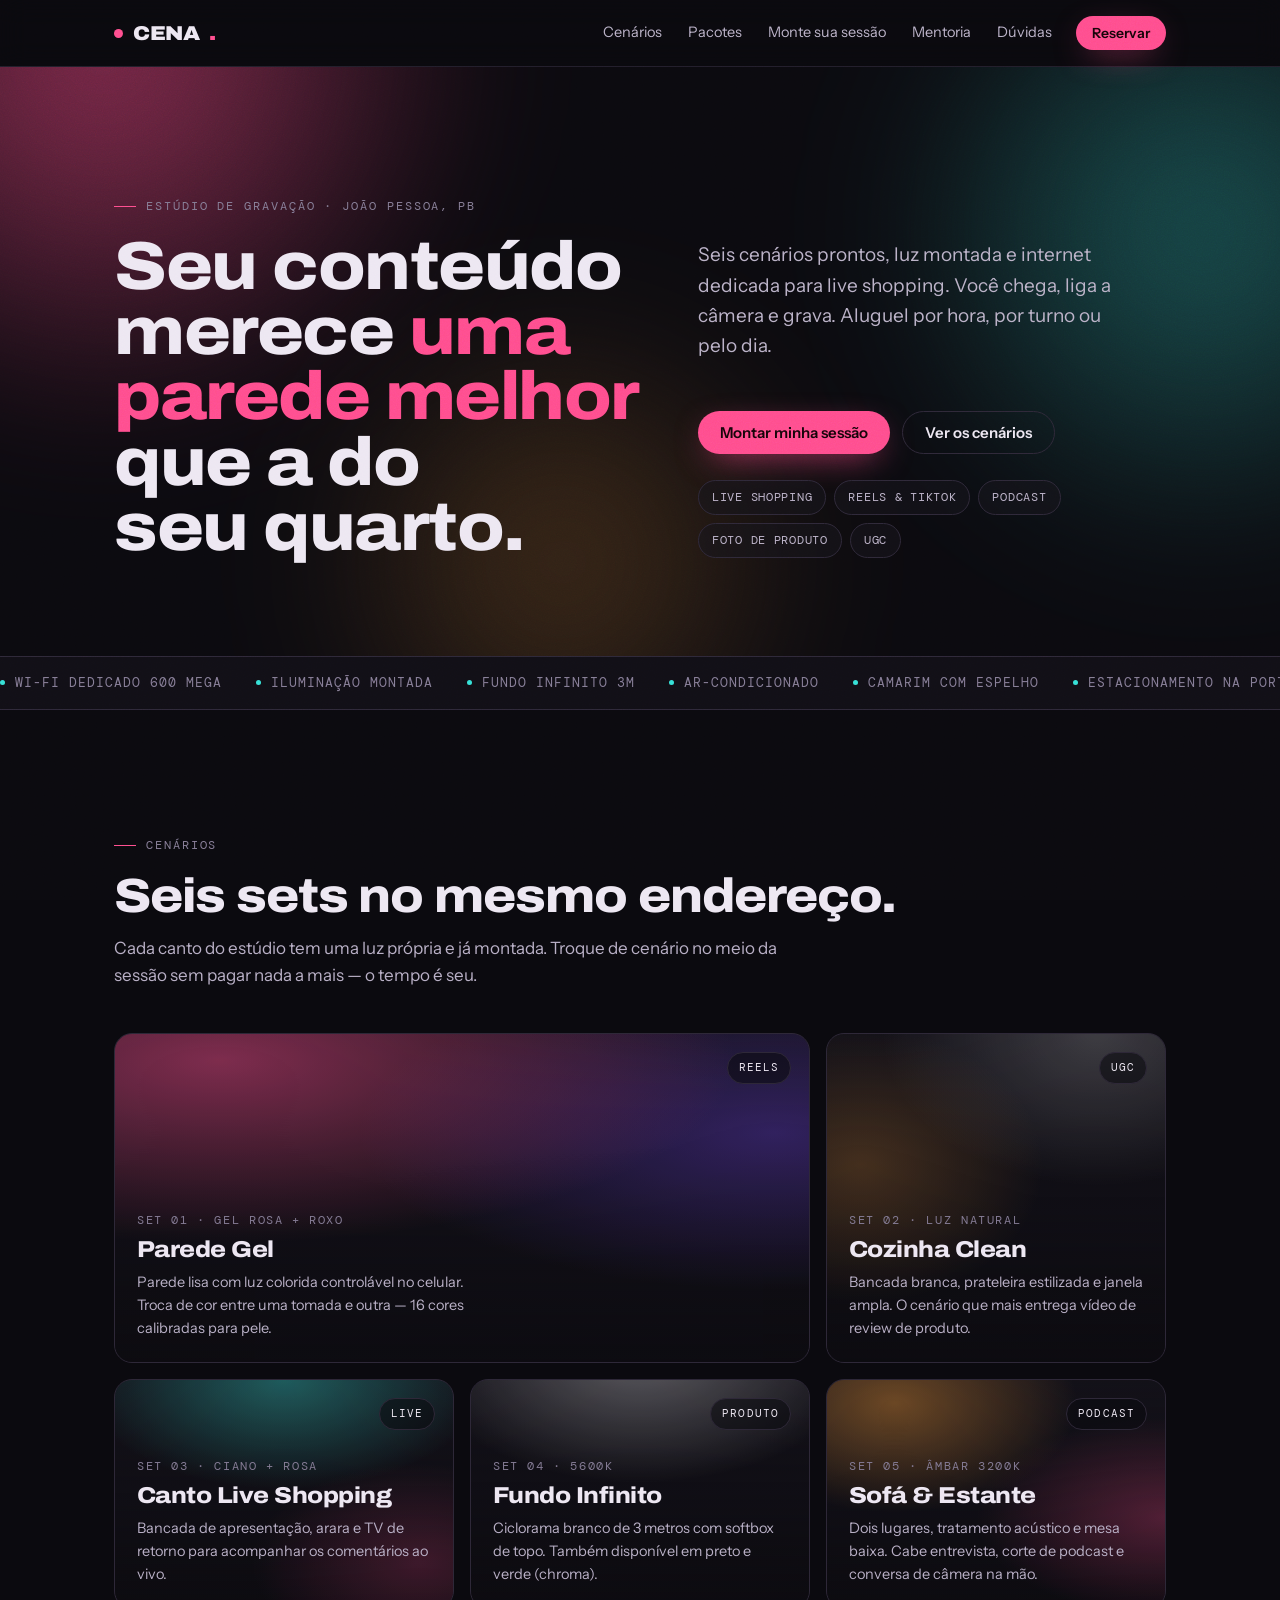
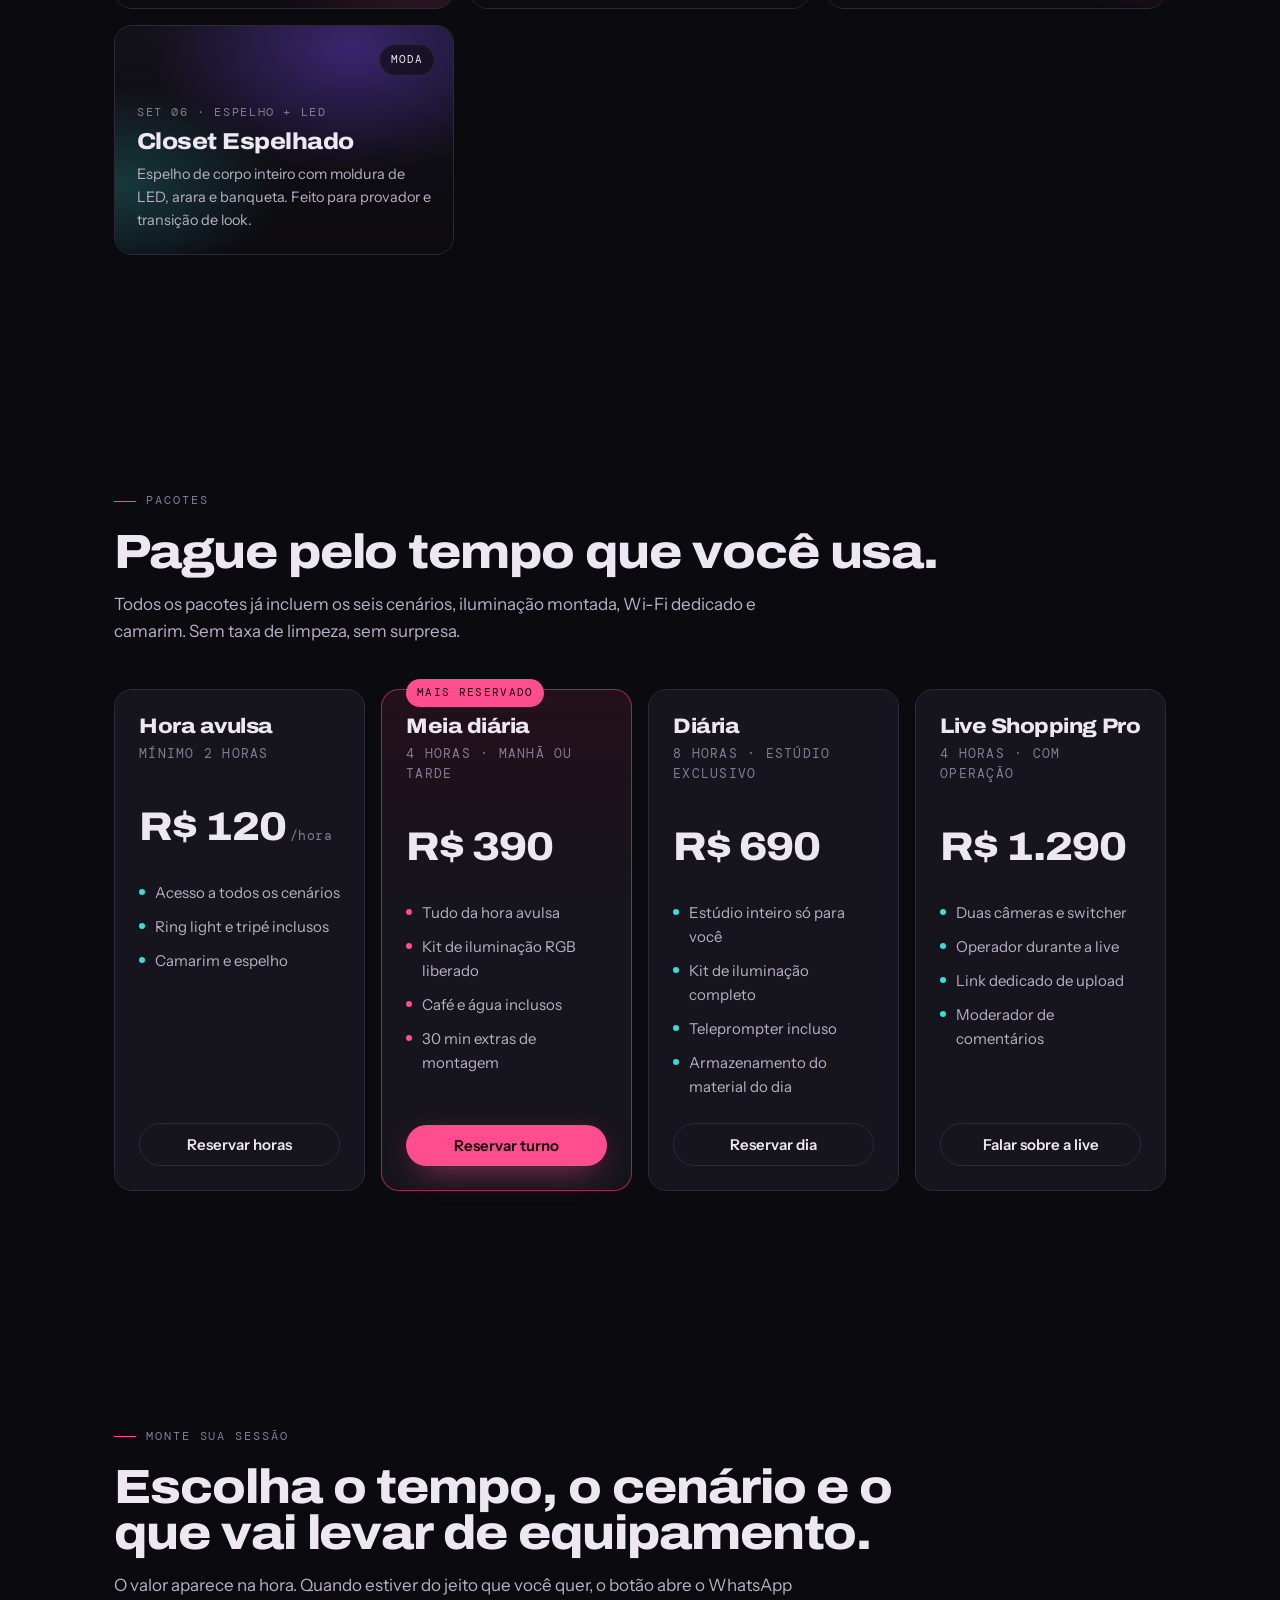
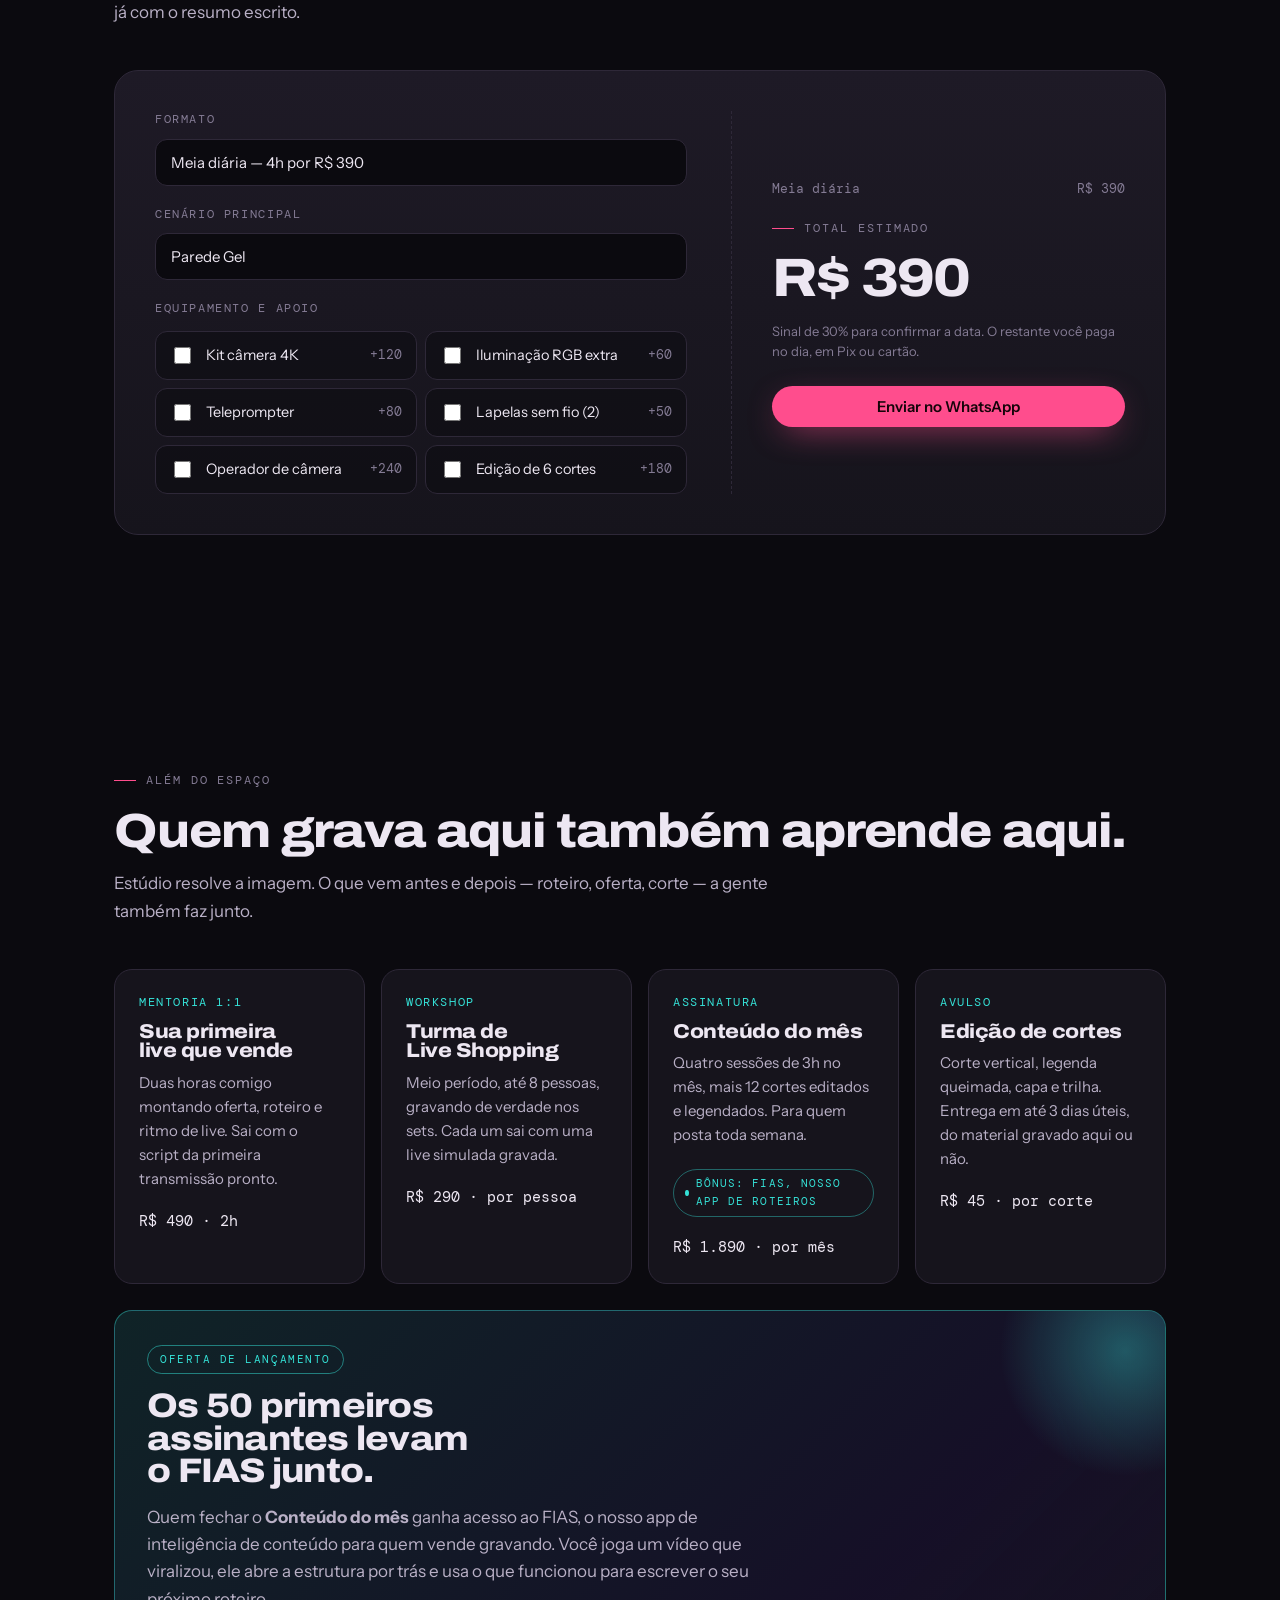
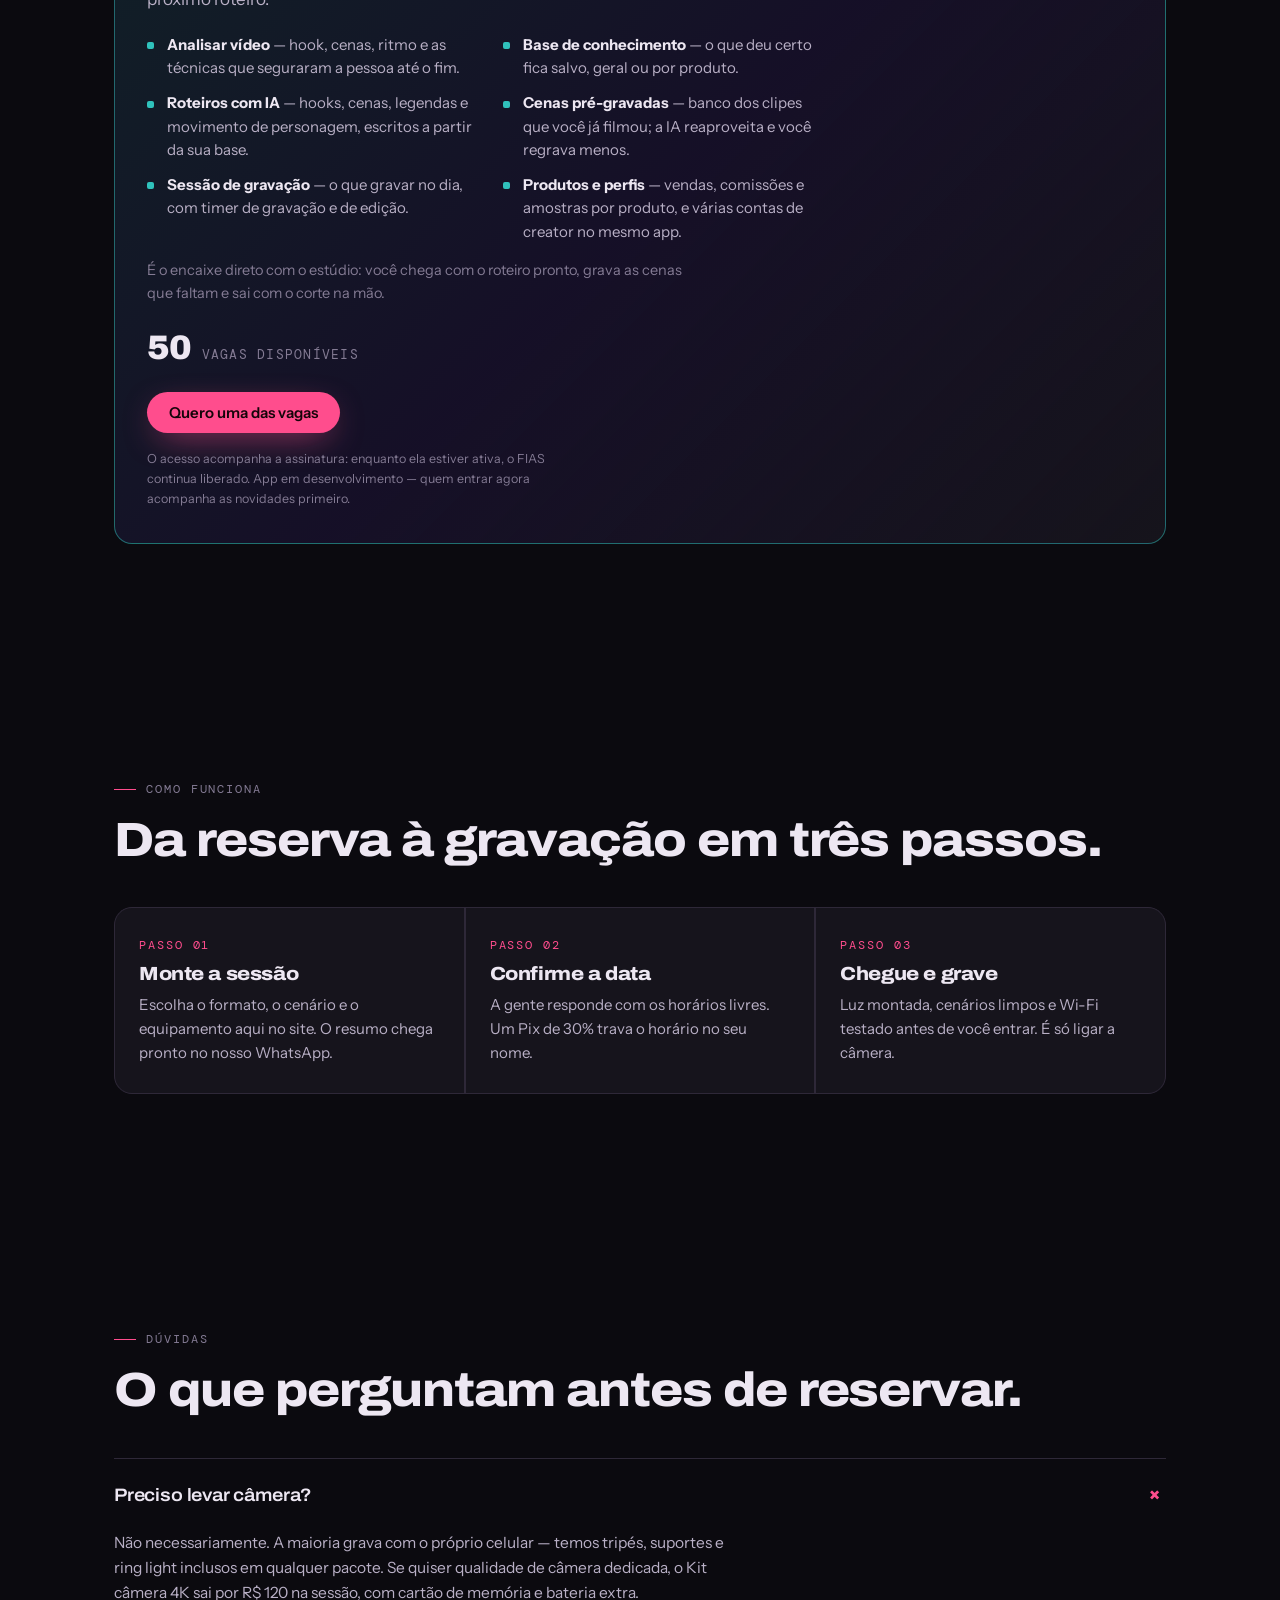
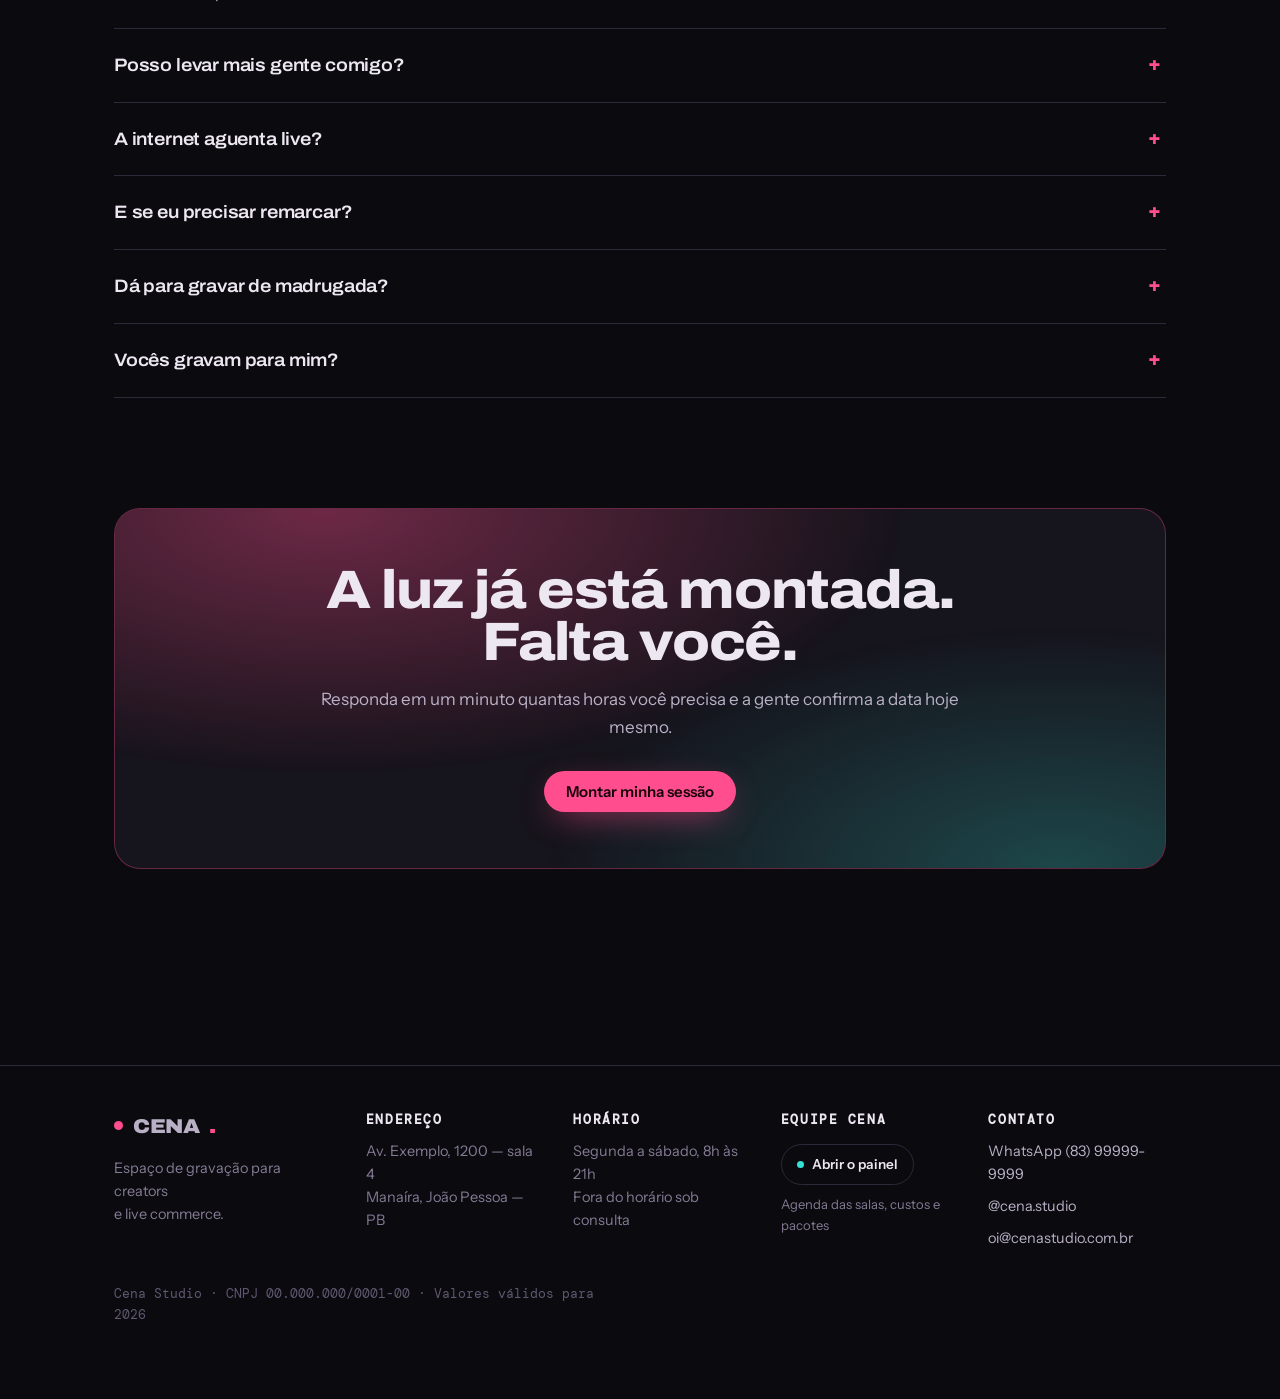
==== commit 0180324e: "fix(site): descricao real do FIAS na oferta de lancamento" ====
--- a/index.html
+++ b/index.html
@@ -185,6 +185,12 @@
 .oferta .vagas b{font-family:"Archivo",sans-serif;font-weight:900;font-size:34px;letter-spacing:-.02em;color:var(--ink);font-variant-numeric:tabular-nums}
 .oferta .btn{align-self:flex-start}
 .oferta .cond{font-size:12.5px;color:var(--ink-mute);margin:0}
+.oferta .fx{list-style:none;margin:4px 0 0;padding:0;display:grid;gap:11px;max-width:62ch}
+.oferta .fx li{position:relative;padding-left:20px;font-size:15px;color:var(--ink-soft);line-height:1.55;text-wrap:pretty}
+.oferta .fx li::before{content:"";position:absolute;left:0;top:.62em;width:7px;height:7px;border-radius:2px;background:var(--gel-cyan);opacity:.85}
+.oferta .fx b{color:var(--ink);font-weight:700}
+.oferta .lig{font-size:14.5px;color:var(--ink-mute);max-width:56ch}
+@media (min-width:760px){ .oferta .fx{grid-template-columns:1fr 1fr;gap:12px 30px} }
 .card .bonus{display:inline-flex;align-items:center;gap:7px;margin-top:12px;font-family:"DM Mono",monospace;font-size:11px;
   letter-spacing:.1em;text-transform:uppercase;color:var(--gel-cyan);border:1px solid rgba(53,224,214,.4);border-radius:999px;padding:5px 11px}
 .card .bonus::before{content:"";width:6px;height:6px;border-radius:50%;background:var(--gel-cyan)}
@@ -583,7 +589,7 @@
         <span class="tagline">Assinatura</span>
         <h3>Conteúdo do mês</h3>
         <p>Quatro sessões de 3h no mês, mais 12 cortes editados e legendados. Para quem posta toda semana.</p>
-        <span class="bonus">Bônus: acesso ao FIAS</span>
+        <span class="bonus">Bônus: FIAS, nosso app de roteiros</span>
         <span class="val">R$ 1.890 · por mês</span>
       </article>
       <article class="card rv">
@@ -597,10 +603,19 @@
     <div class="oferta rv">
       <span class="sel">Oferta de lançamento</span>
       <h3>Os 50 primeiros assinantes levam o FIAS junto.</h3>
-      <p>Quem fechar o <b>Conteúdo do mês</b> ganha acesso ao FIAS, nosso sistema de gestão financeira: o que entra por cliente, por campanha e por mês, sem planilha. Você grava aqui e controla o dinheiro do seu conteúdo no mesmo lugar.</p>
+      <p>Quem fechar o <b>Conteúdo do mês</b> ganha acesso ao FIAS, o nosso app de inteligência de conteúdo para quem vende gravando. Você joga um vídeo que viralizou, ele abre a estrutura por trás e usa o que funcionou para escrever o seu próximo roteiro.</p>
+      <ul class="fx">
+        <li><b>Analisar vídeo</b> — hook, cenas, ritmo e as técnicas que seguraram a pessoa até o fim.</li>
+        <li><b>Base de conhecimento</b> — o que deu certo fica salvo, geral ou por produto.</li>
+        <li><b>Roteiros com IA</b> — hooks, cenas, legendas e movimento de personagem, escritos a partir da sua base.</li>
+        <li><b>Cenas pré-gravadas</b> — banco dos clipes que você já filmou; a IA reaproveita e você regrava menos.</li>
+        <li><b>Sessão de gravação</b> — o que gravar no dia, com timer de gravação e de edição.</li>
+        <li><b>Produtos e perfis</b> — vendas, comissões e amostras por produto, e várias contas de creator no mesmo app.</li>
+      </ul>
+      <p class="lig">É o encaixe direto com o estúdio: você chega com o roteiro pronto, grava as cenas que faltam e sai com o corte na mão.</p>
       <div class="vagas"><b id="fias-vagas">50</b> <span id="fias-txt">vagas disponíveis</span></div>
       <a class="btn btn-primary" id="fias-cta" href="#simulador">Quero uma das vagas</a>
-      <p class="cond">O acesso acompanha a assinatura: enquanto ela estiver ativa, o FIAS continua liberado.</p>
+      <p class="cond">O acesso acompanha a assinatura: enquanto ela estiver ativa, o FIAS continua liberado. App em desenvolvimento — quem entrar agora acompanha as novidades primeiro.</p>
     </div>
   </div>
 </section>
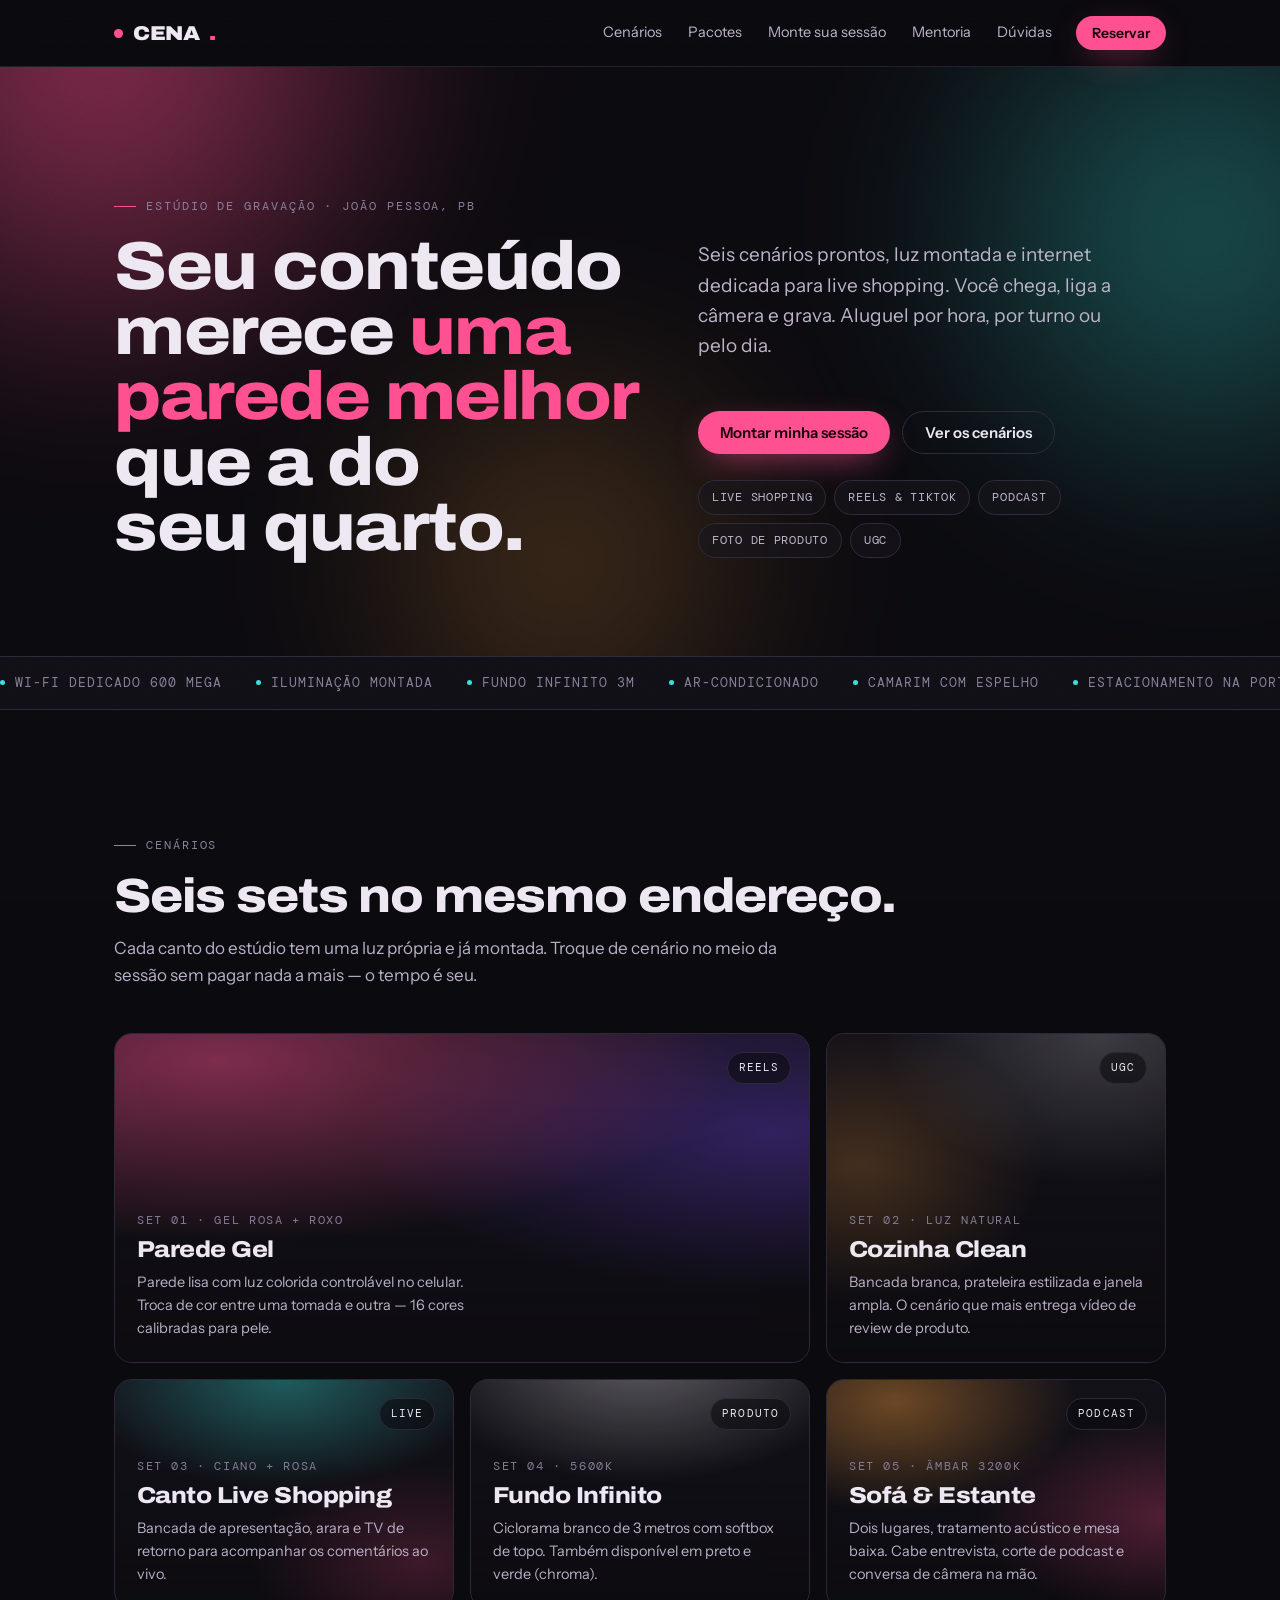
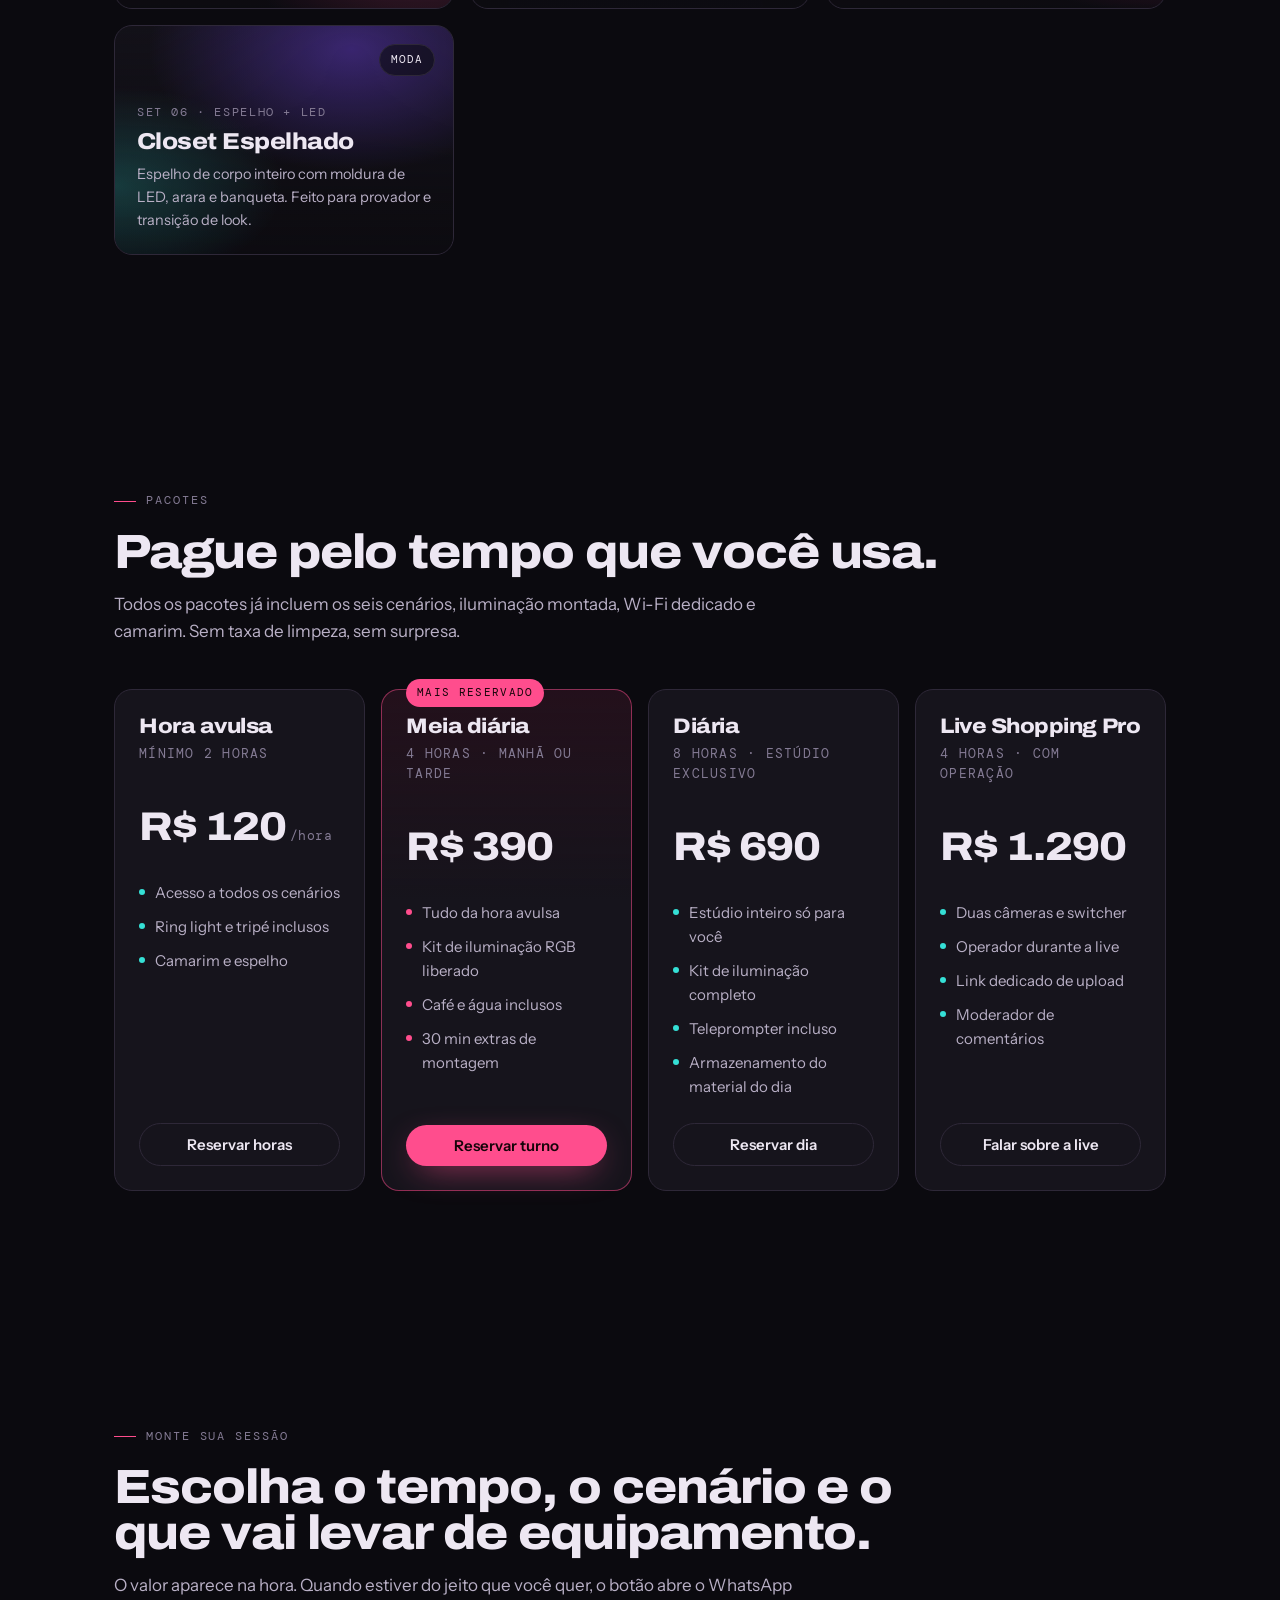
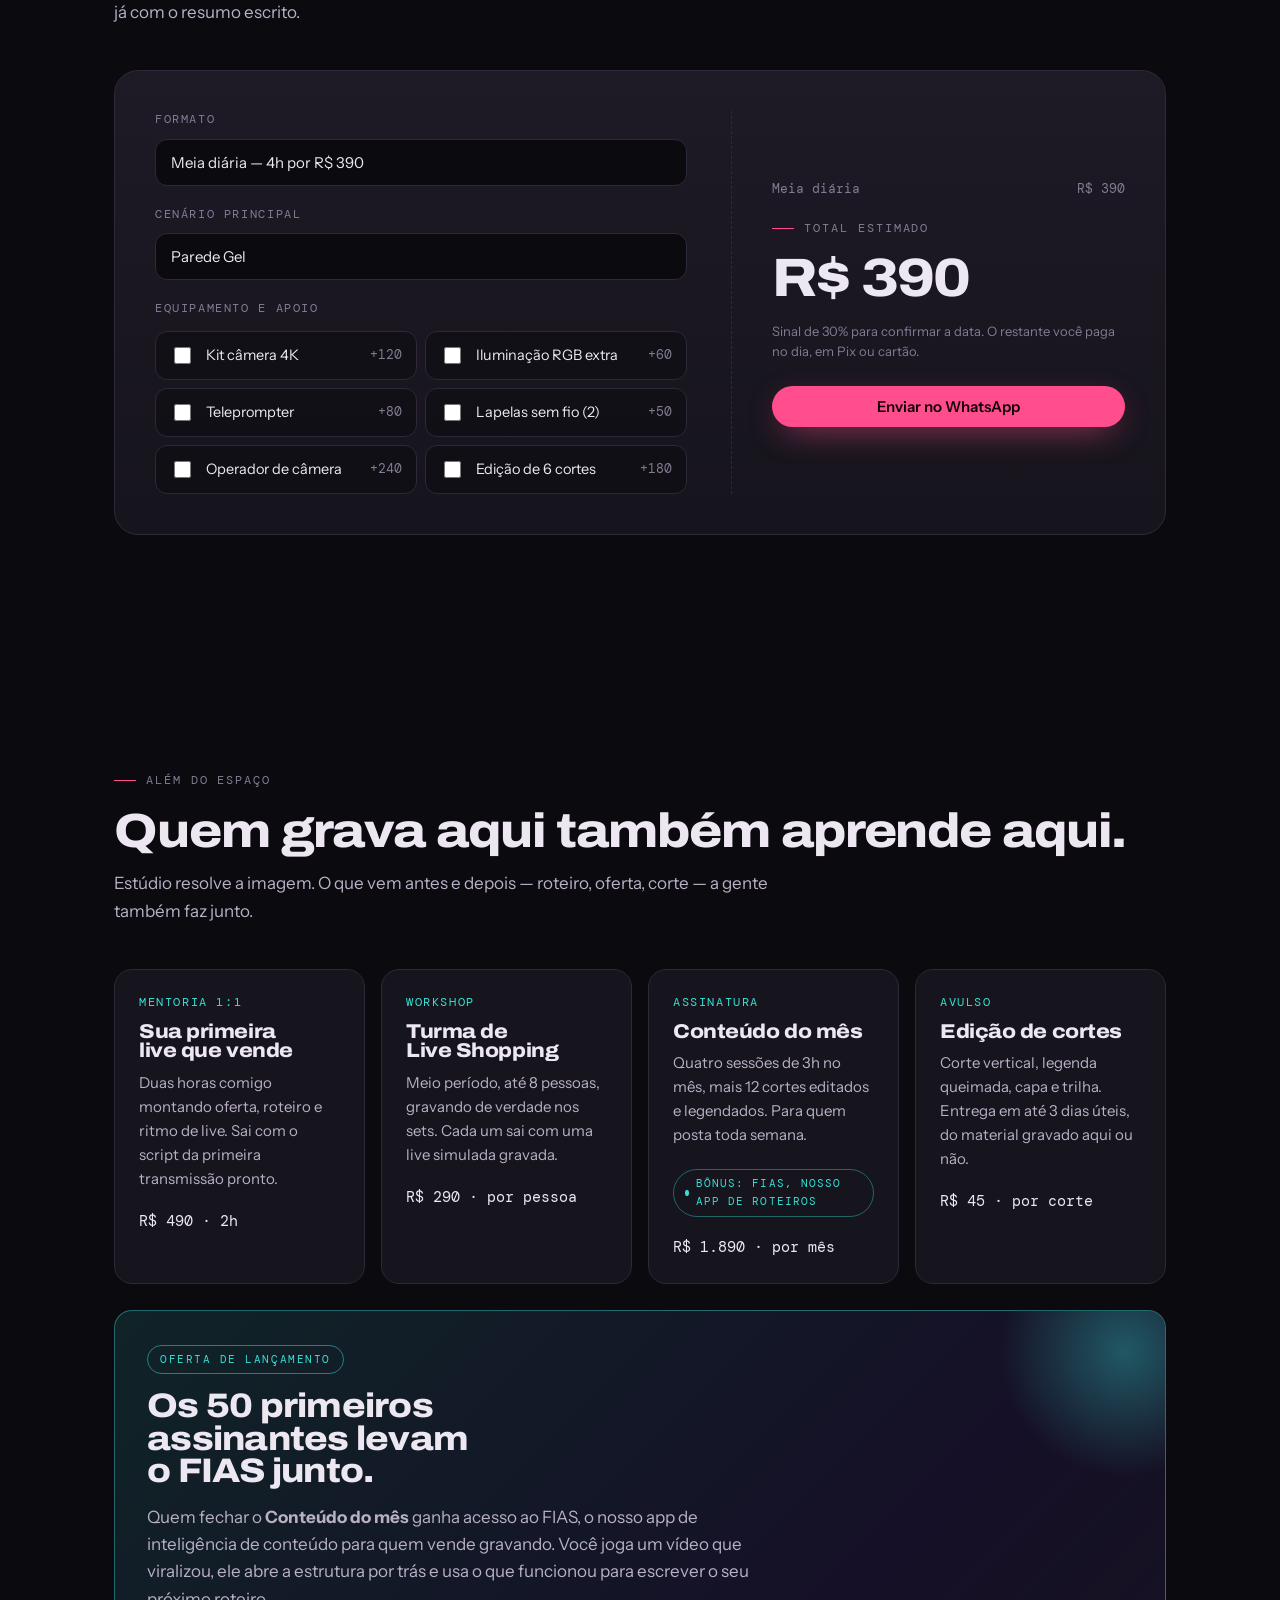
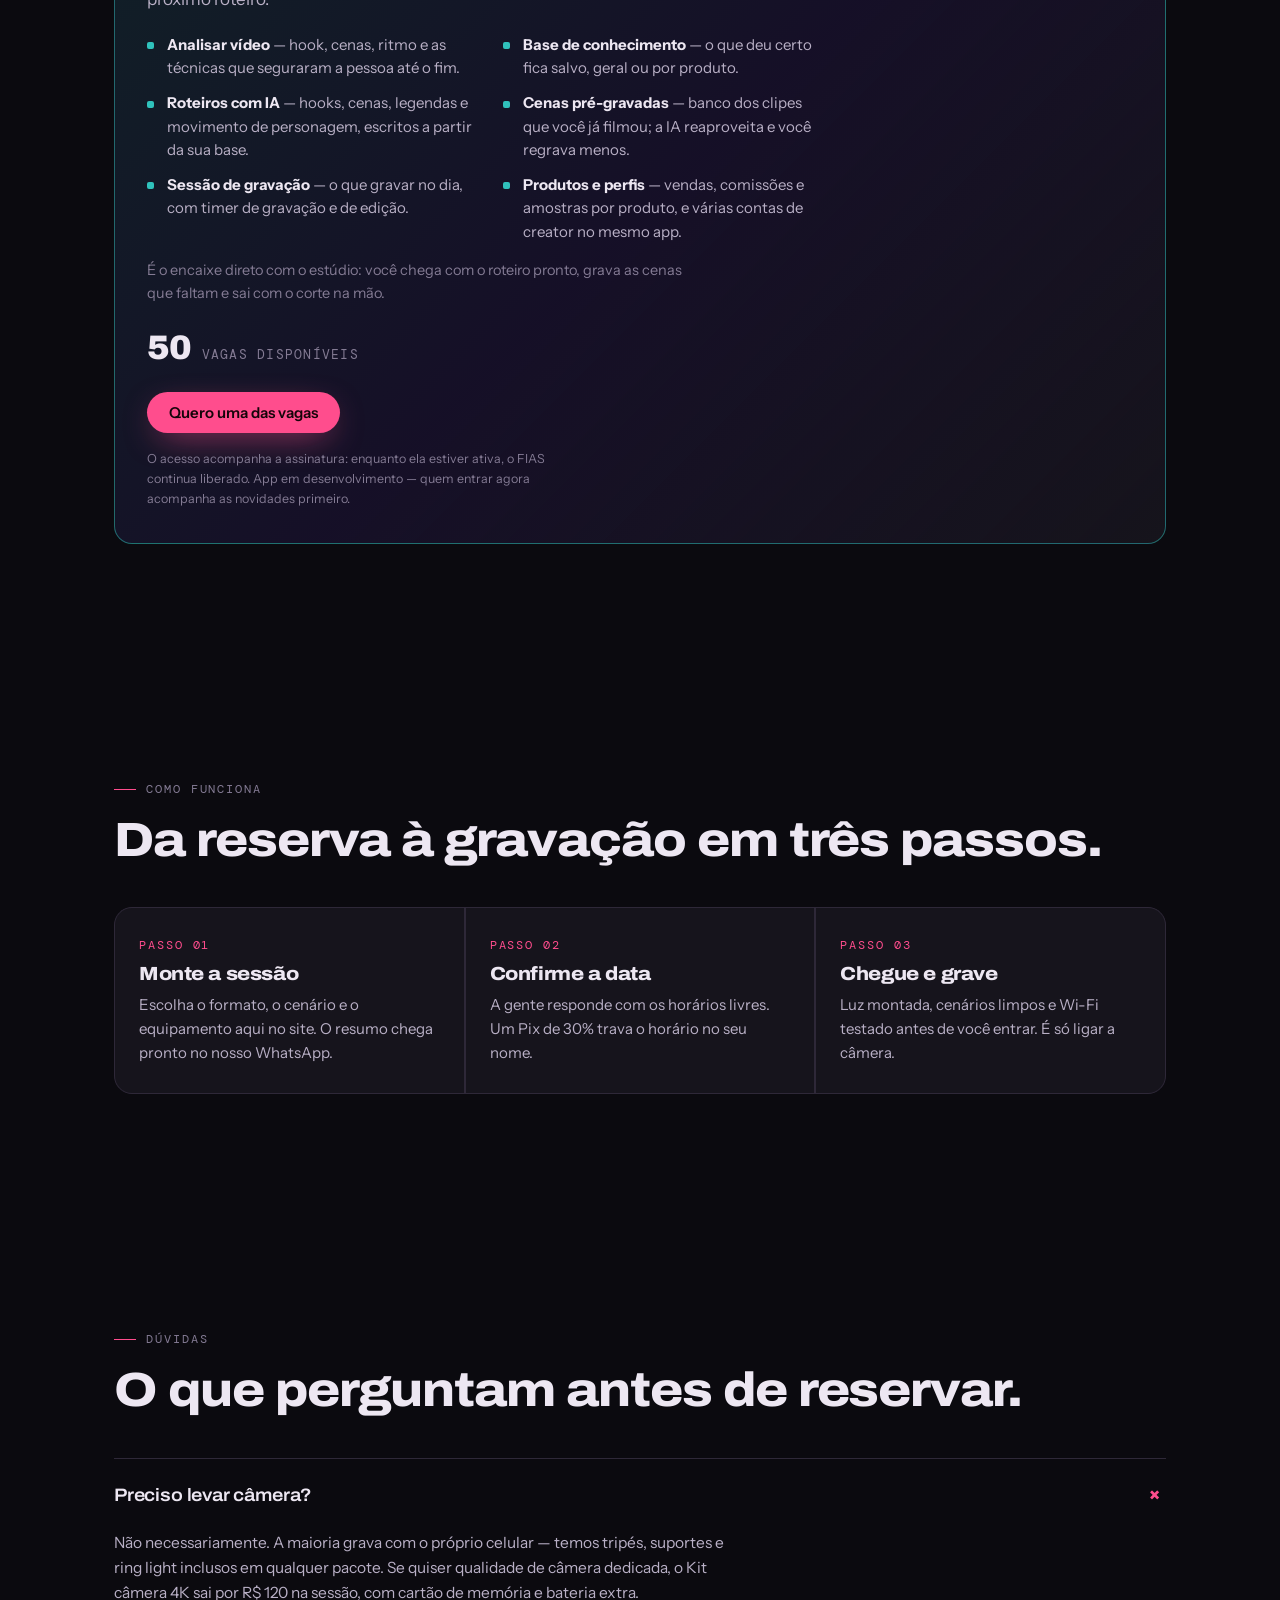
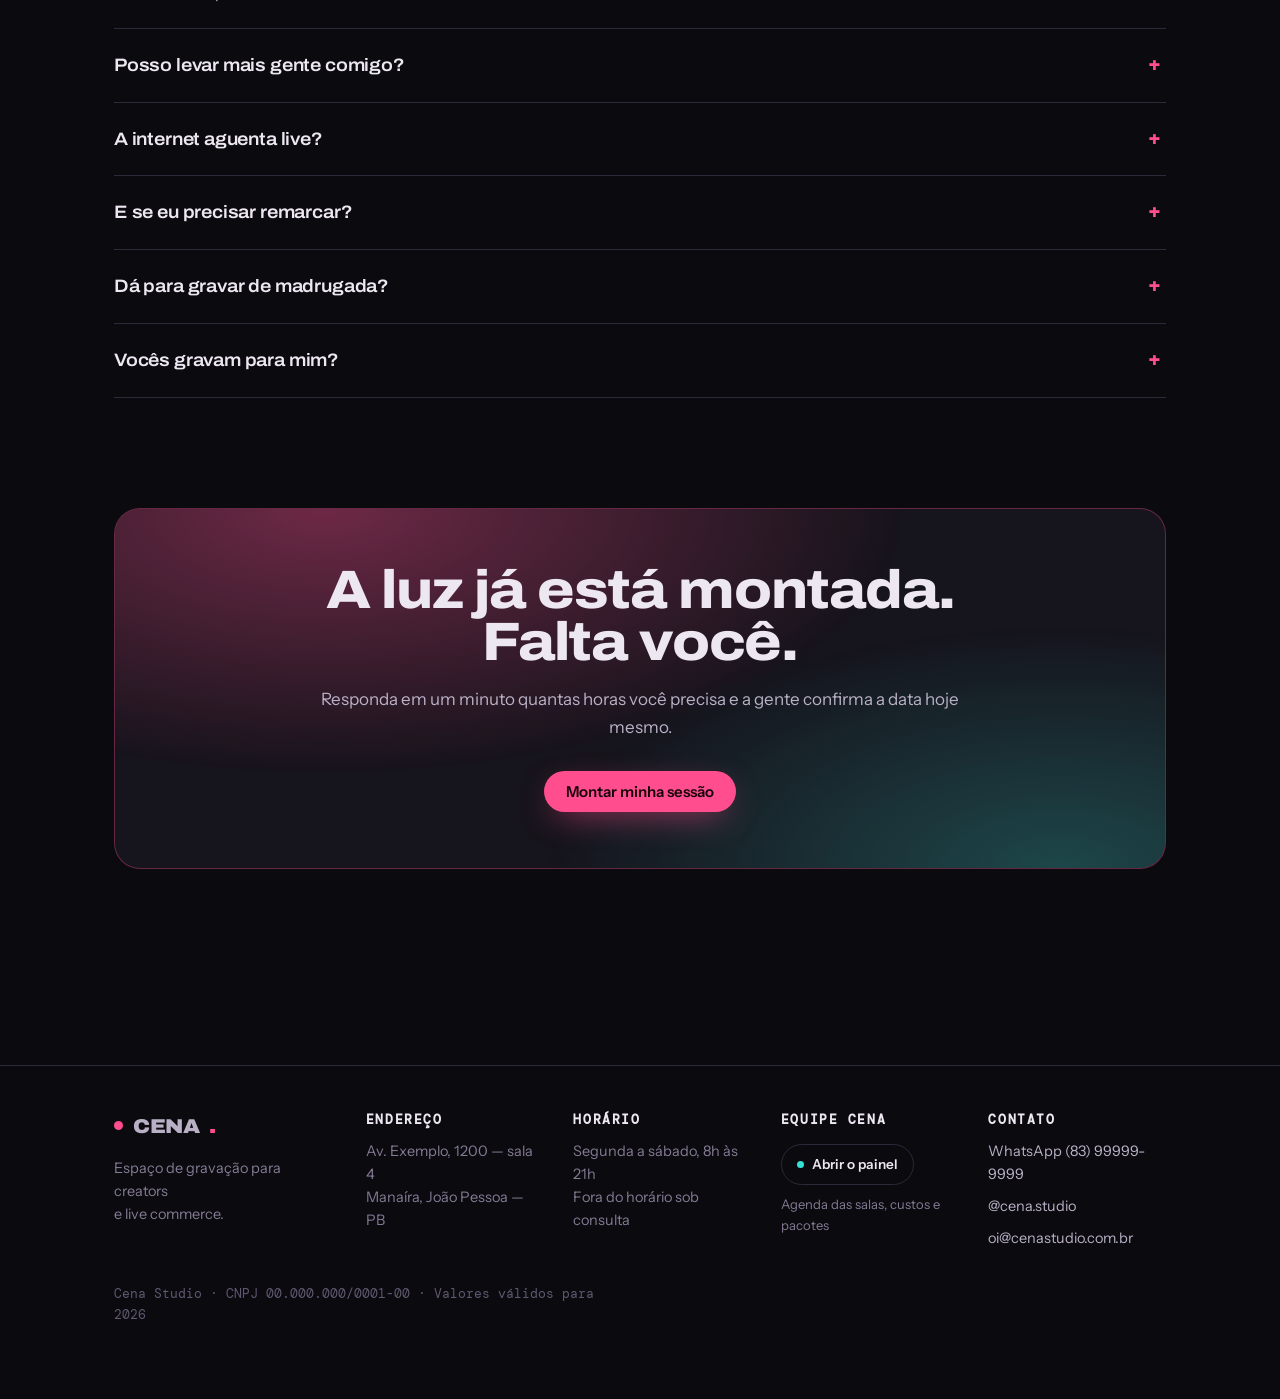
==== commit 1082b036: "feat(estudio): link para a pagina de vendas do FIAS; docs: PF/PJ, portfolio e produtos no orcamento" ====
--- a/index.html
+++ b/index.html
@@ -183,7 +183,10 @@
 .oferta p{margin:0;max-width:56ch}
 .oferta .vagas{display:flex;align-items:baseline;gap:10px;font-family:"DM Mono",monospace;font-size:12.5px;letter-spacing:.1em;text-transform:uppercase;color:var(--ink-mute)}
 .oferta .vagas b{font-family:"Archivo",sans-serif;font-weight:900;font-size:34px;letter-spacing:-.02em;color:var(--ink);font-variant-numeric:tabular-nums}
-.oferta .btn{align-self:flex-start}
+.oferta .acoes{display:flex;flex-wrap:wrap;align-items:center;gap:14px}
+.oferta .acoes .btn{align-self:auto}
+.oferta .saiba{font-size:14.5px;color:var(--gel-cyan);text-decoration:none;border-bottom:1px solid rgba(53,224,214,.4);padding-bottom:2px}
+.oferta .saiba:hover{border-bottom-color:var(--gel-cyan)}
 .oferta .cond{font-size:12.5px;color:var(--ink-mute);margin:0}
 .oferta .fx{list-style:none;margin:4px 0 0;padding:0;display:grid;gap:11px;max-width:62ch}
 .oferta .fx li{position:relative;padding-left:20px;font-size:15px;color:var(--ink-soft);line-height:1.55;text-wrap:pretty}
@@ -614,7 +617,10 @@
       </ul>
       <p class="lig">É o encaixe direto com o estúdio: você chega com o roteiro pronto, grava as cenas que faltam e sai com o corte na mão.</p>
       <div class="vagas"><b id="fias-vagas">50</b> <span id="fias-txt">vagas disponíveis</span></div>
-      <a class="btn btn-primary" id="fias-cta" href="#simulador">Quero uma das vagas</a>
+      <div class="acoes">
+        <a class="btn btn-primary" id="fias-cta" href="#simulador">Quero uma das vagas</a>
+        <a class="saiba" id="fias-site" href="#" hidden>Conheça o sistema FIAS</a>
+      </div>
       <p class="cond">O acesso acompanha a assinatura: enquanto ela estiver ativa, o FIAS continua liberado. App em desenvolvimento — quem entrar agora acompanha as novidades primeiro.</p>
     </div>
   </div>
@@ -729,6 +735,8 @@
 
   /* Oferta FIAS: atualize só este número conforme as assinaturas forem fechando. */
   var FIAS_TOTAL = 50, FIAS_TOMADAS = 0;
+  /* Página de vendas do FIAS. Enquanto estiver vazio, o link não aparece. */
+  var FIAS_SITE = "";
   (function(){
     var restam = Math.max(FIAS_TOTAL - FIAS_TOMADAS, 0);
     var n = document.getElementById('fias-vagas'), t = document.getElementById('fias-txt'), cta = document.getElementById('fias-cta');
@@ -739,6 +747,8 @@
                   : restam === FIAS_TOTAL ? 'vagas disponíveis'
                   : 'das ' + FIAS_TOTAL + ' vagas ainda abertas';
     if(restam === 0 && cta){ cta.textContent = 'Entrar na lista de espera'; }
+    var site = document.getElementById('fias-site');
+    if(site && FIAS_SITE){ site.href = FIAS_SITE; site.hidden = false; }
   })();
 
   var plano = document.getElementById('f-plano');
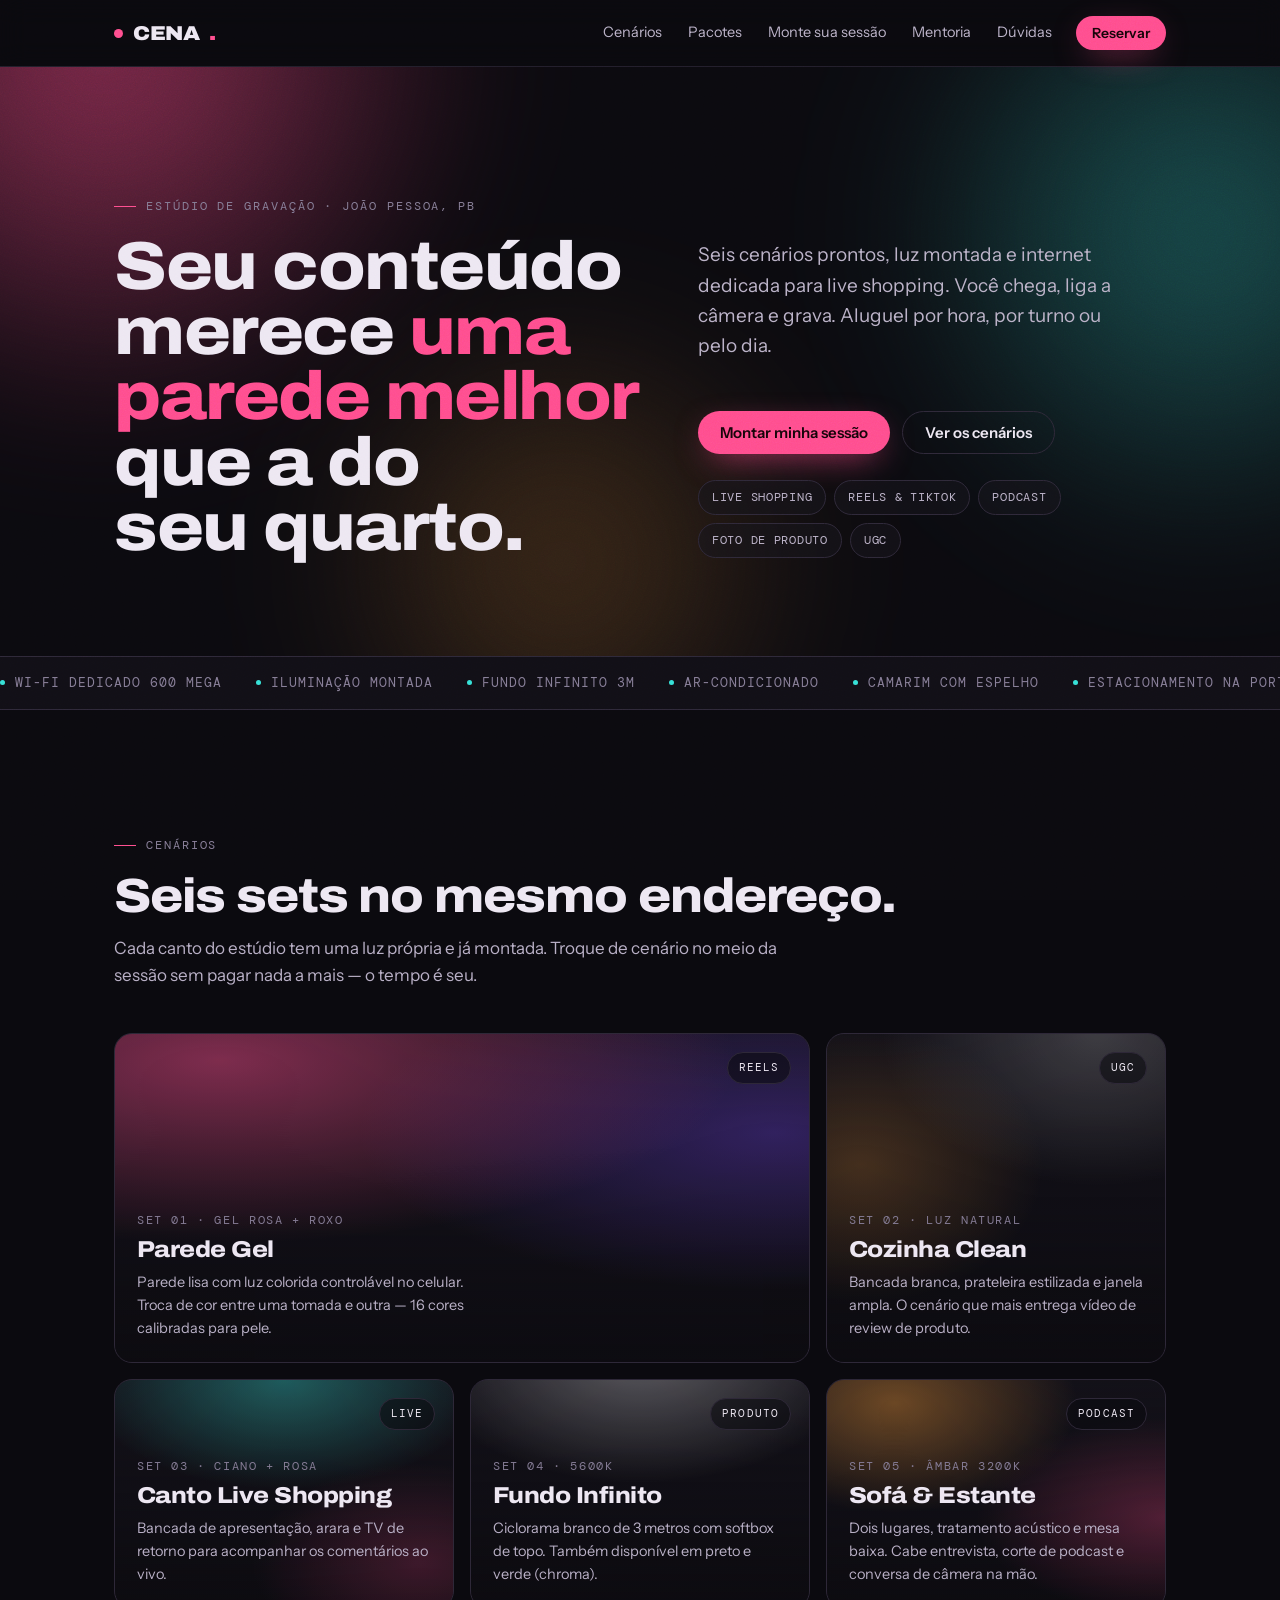
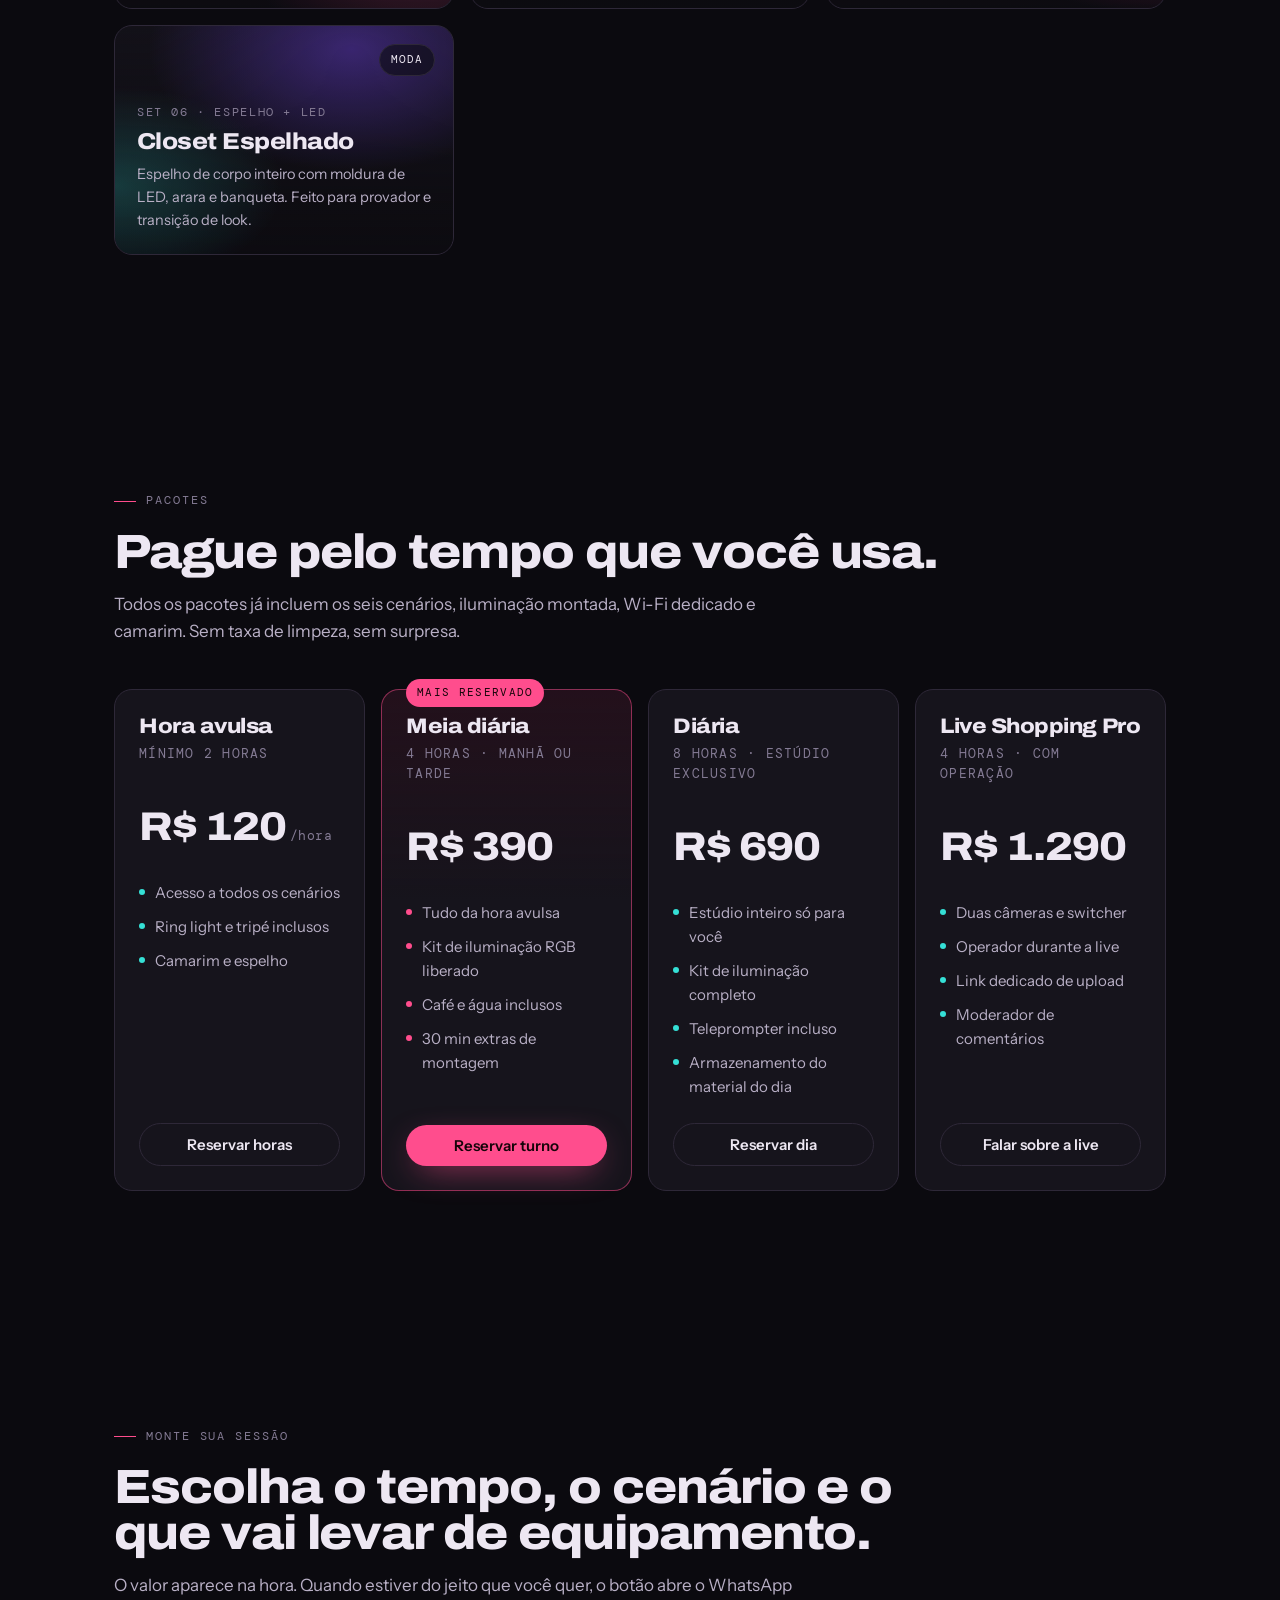
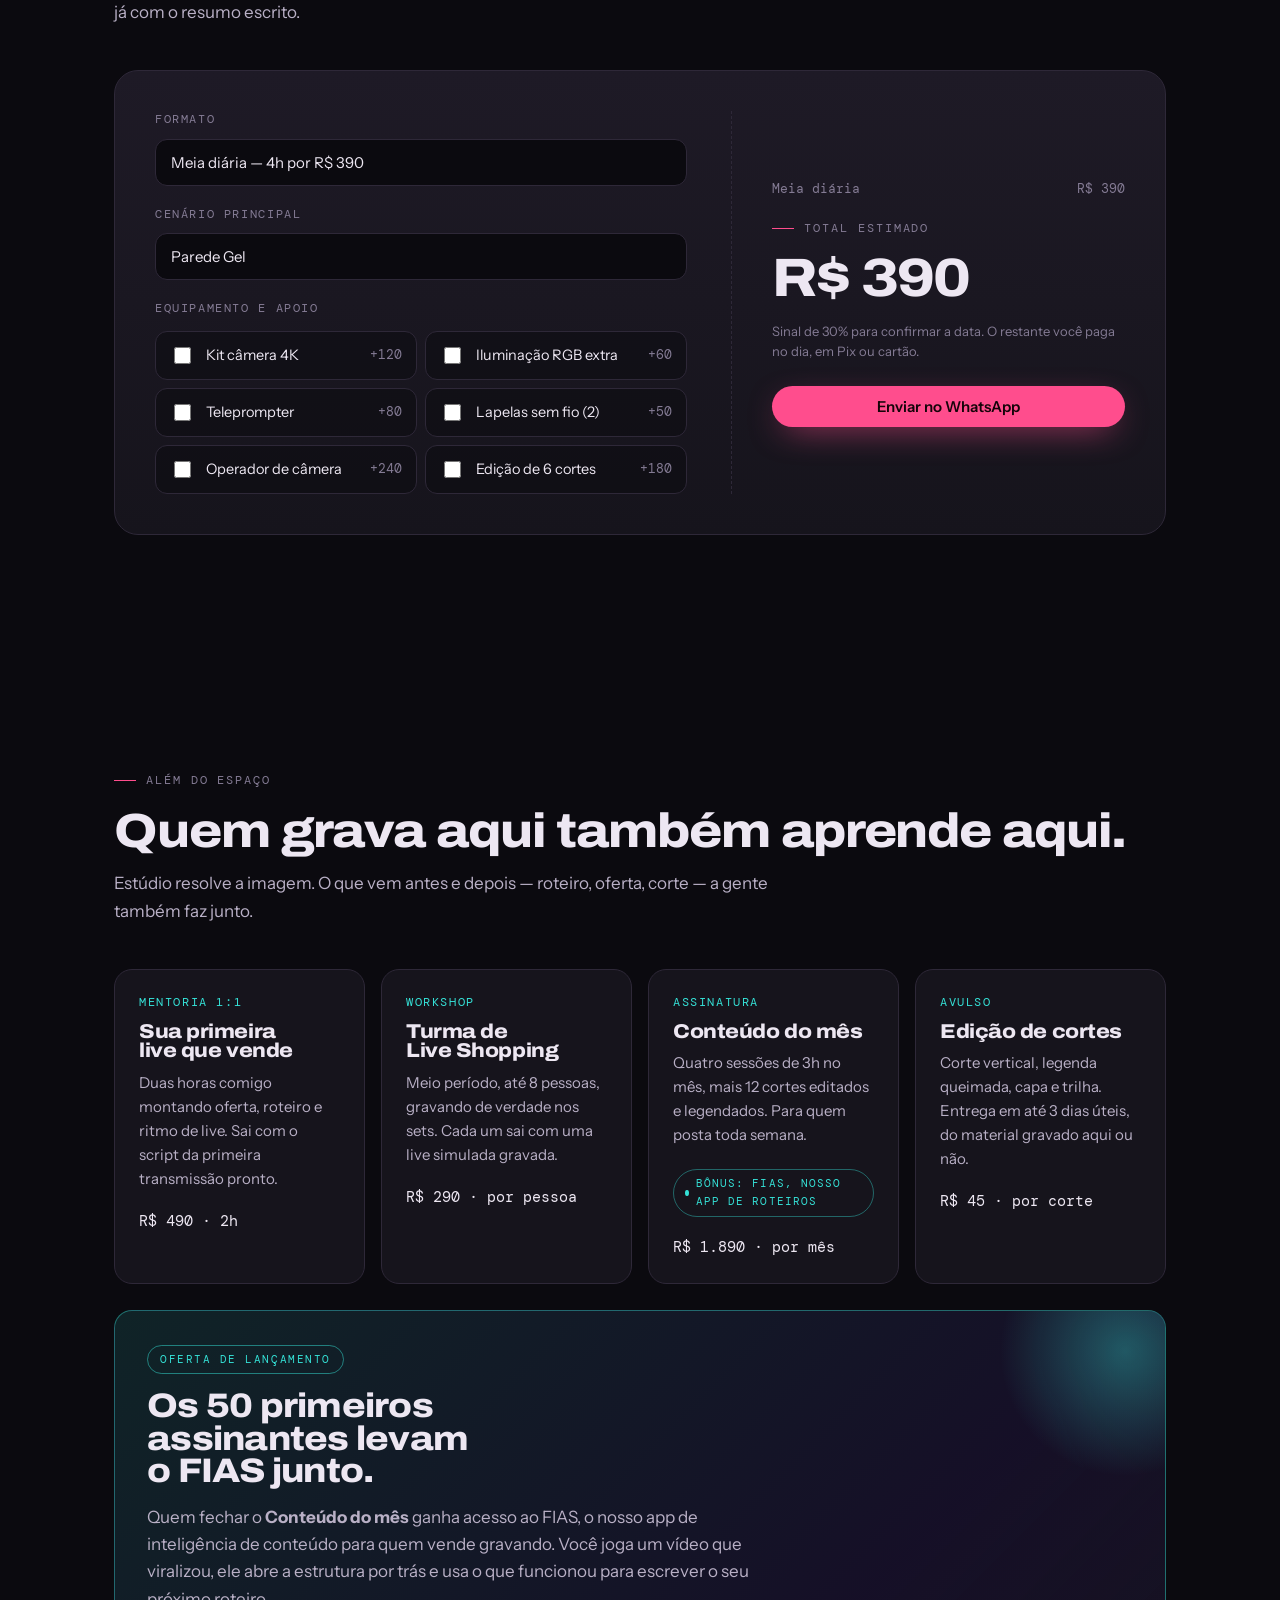
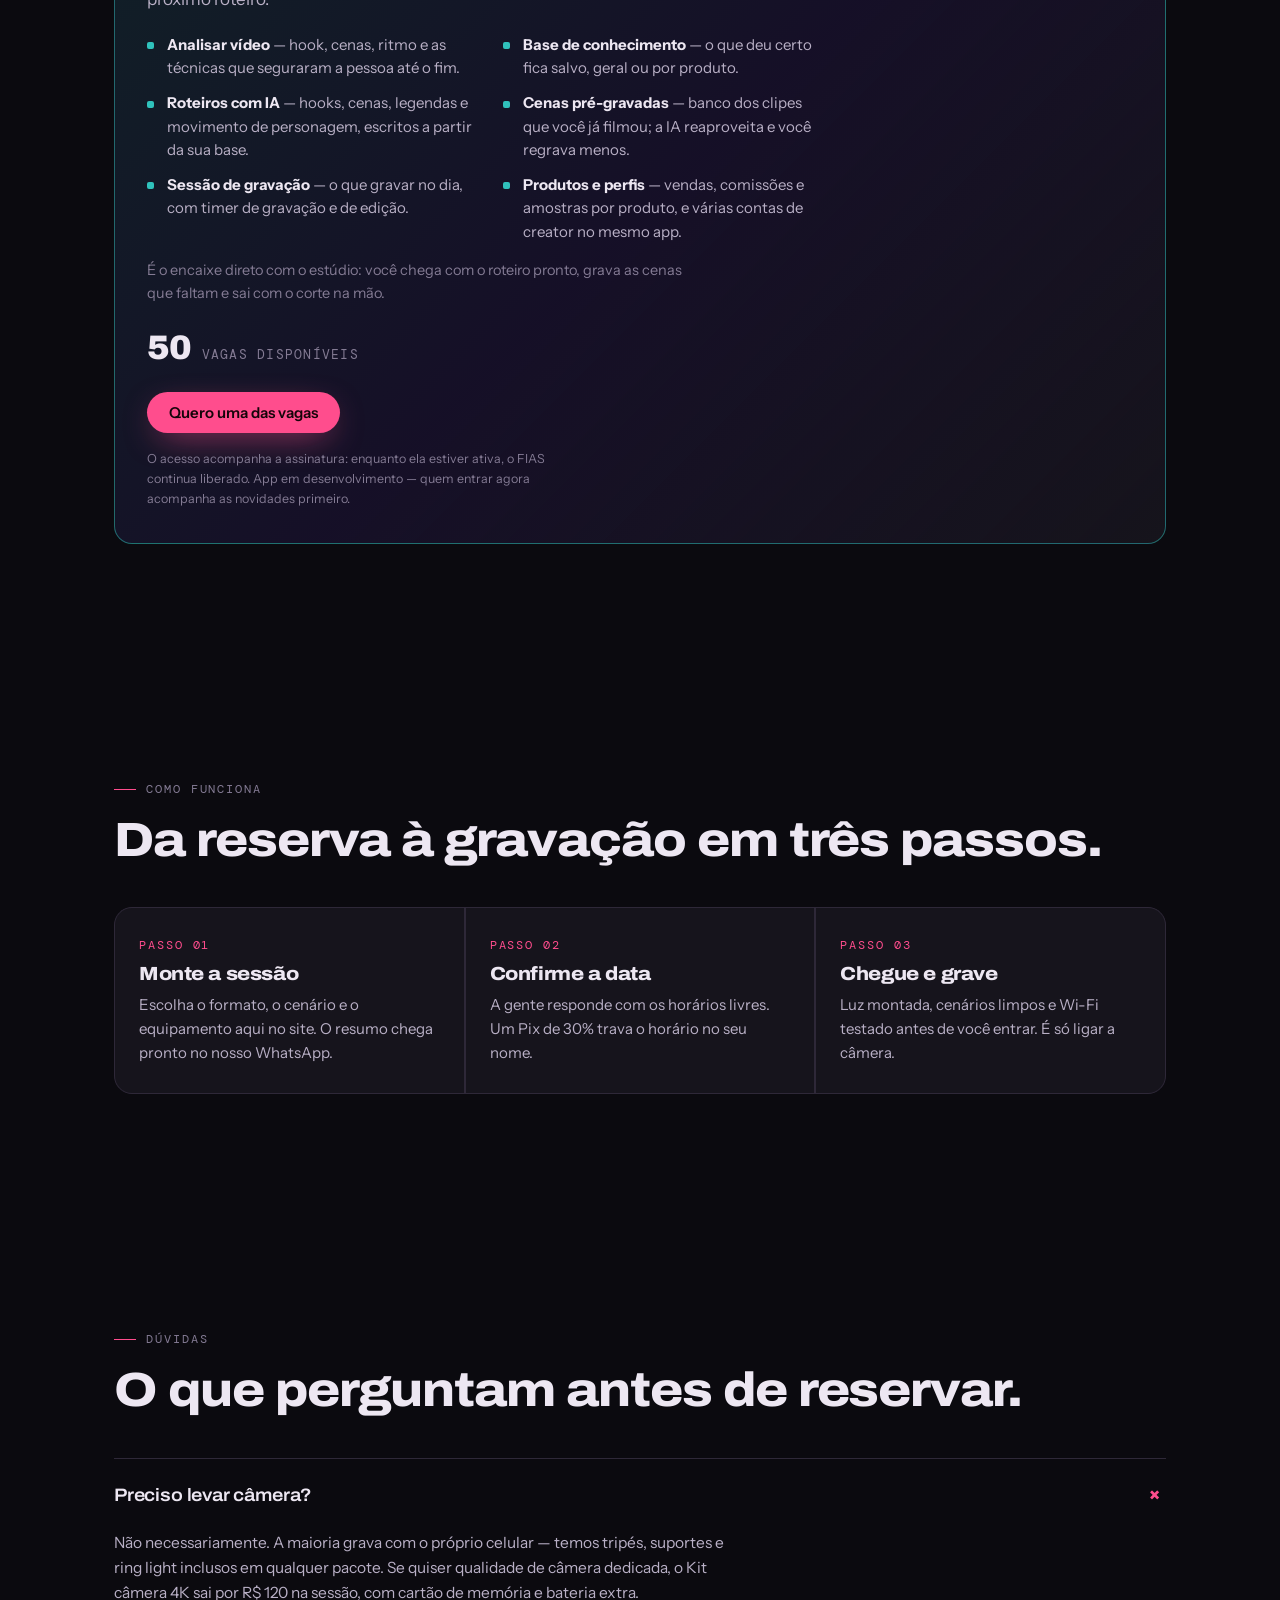
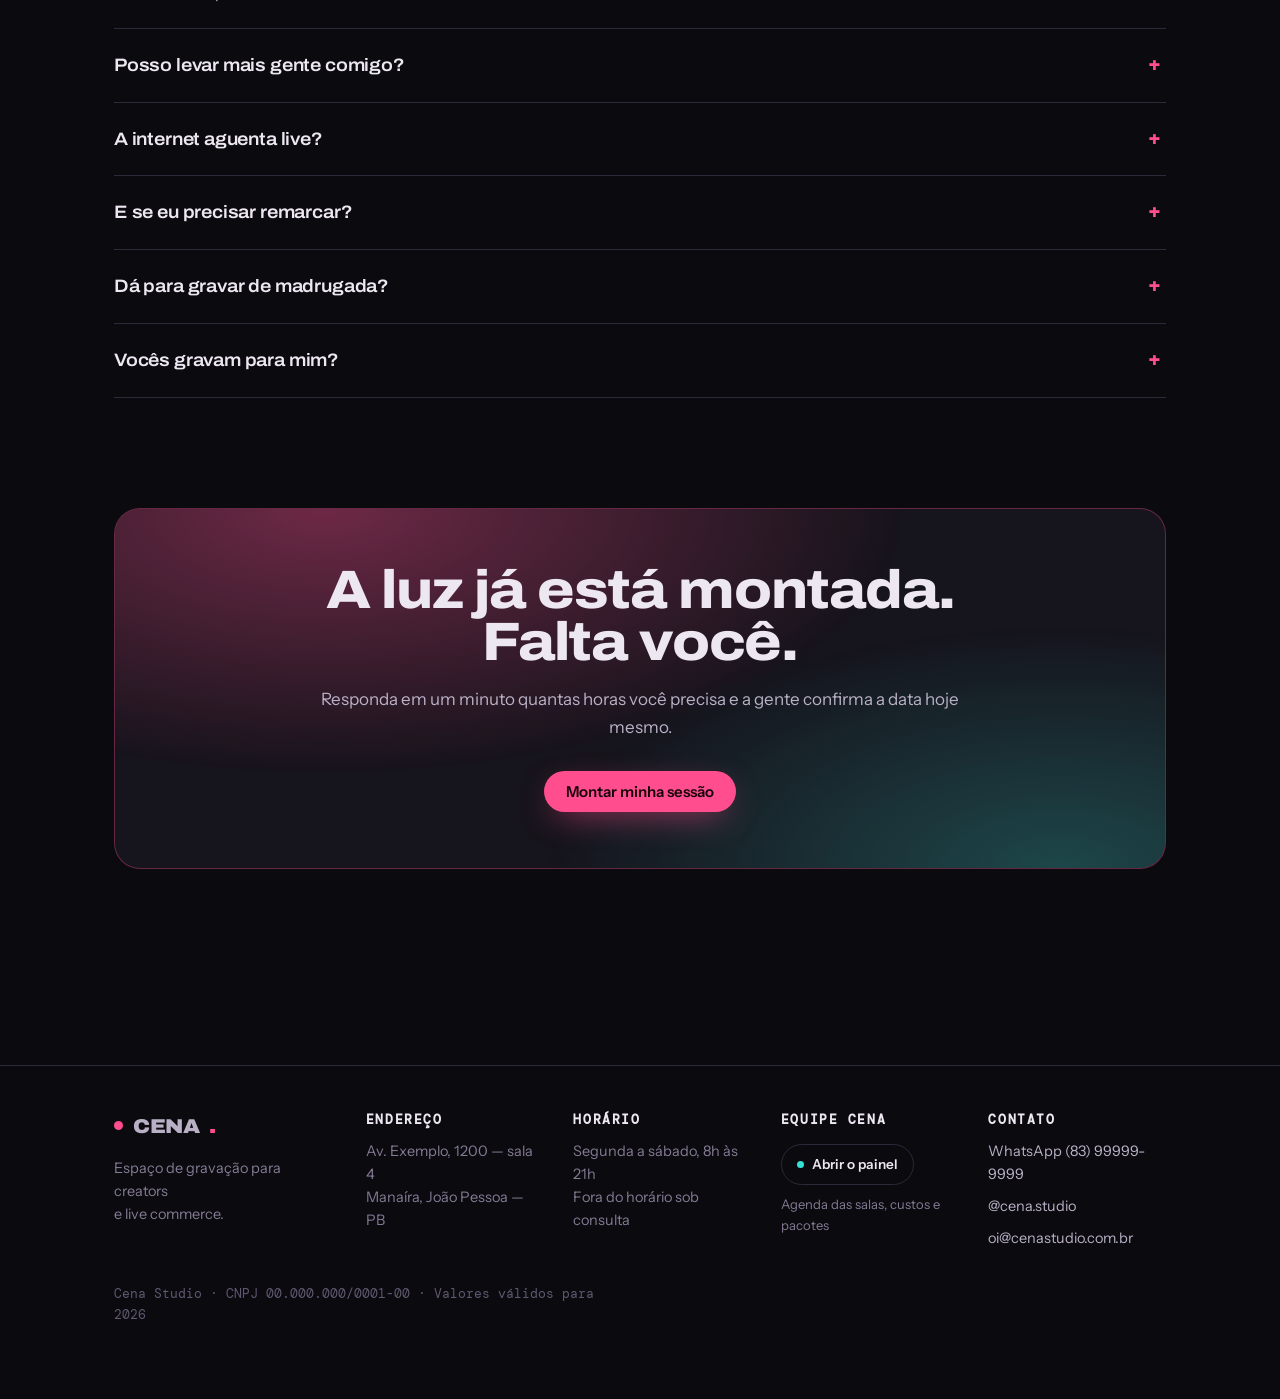
==== commit 385c0991: "feat(artsivos): avaliacoes em todas as paginas, com print e video A secao sai do index e vira avalia" ====
--- a/index.html
+++ b/index.html
@@ -262,6 +262,40 @@
 details[open] summary::after{transform:rotate(45deg)}
 details p{padding:0 0 22px;font-size:15.5px;margin:0}
 
+/* ---------- AVALIAÇÕES ----------
+   Nasce escondida. Só aparece quando existe avaliação de verdade na lista
+   AVALIACOES lá embaixo. Sem conteúdo real, melhor não ter a seção. */
+.aval-nota{display:flex;align-items:center;gap:14px;flex-wrap:wrap;margin-top:22px}
+.aval-nota .media{font-family:Archivo,Arial,sans-serif;font-weight:800;font-stretch:112%;font-size:34px;
+  letter-spacing:-.03em;line-height:1;font-variant-numeric:tabular-nums}
+.aval-nota .de{font-size:14px;color:var(--ink-mute)}
+.aval-nota .fonte{margin-left:auto;font-family:"DM Mono",monospace;font-size:11.5px;letter-spacing:.12em;
+  text-transform:uppercase;color:var(--ink-mute);text-decoration:none;border-bottom:1px solid var(--edge);padding-bottom:2px}
+.aval-nota .fonte:hover{color:var(--ink)}
+.estrelas{display:inline-flex;gap:3px}
+.estrelas svg{width:17px;height:17px;fill:var(--edge)}
+.estrelas svg.on{fill:var(--gel-amber)}
+.avals{display:grid;grid-template-columns:1fr;gap:14px;margin-top:26px}
+.aval{border:1px solid var(--edge);border-radius:var(--r);background:var(--stage);padding:22px 20px;
+  display:flex;flex-direction:column;gap:12px}
+.aval blockquote{margin:0;font-size:15.5px;line-height:1.62;color:var(--ink-soft)}
+.aval blockquote::before{content:"\201C";color:var(--gel-rose);font-family:Archivo,Arial,sans-serif;font-weight:800;
+  font-size:22px;line-height:0;margin-right:2px;vertical-align:-2px}
+.aval .quem{display:flex;align-items:center;gap:11px;margin-top:auto;padding-top:4px}
+.aval .ini{flex:none;width:36px;height:36px;border-radius:50%;display:grid;place-items:center;
+  background:var(--stage-2);border:1px solid var(--edge);font-family:Archivo,Arial,sans-serif;font-weight:700;
+  font-size:14px;color:var(--ink-soft)}
+.aval .quem b{display:block;font-family:Archivo,Arial,sans-serif;font-weight:700;font-size:14.5px;letter-spacing:-.01em}
+.aval .quem span{display:block;font-size:12.5px;color:var(--ink-mute);margin-top:1px}
+.avals-nota{margin-top:20px;font-size:14.5px;color:var(--ink-mute);max-width:58ch}
+@media (min-width:700px){ .avals{grid-template-columns:repeat(2,1fr)} }
+@media (min-width:1000px){ .avals{grid-template-columns:repeat(3,1fr)} }
+
+/* print e vídeo nas avaliações */
+.aval-midia{display:block;border-radius:10px;overflow:hidden;border:1px solid var(--edge);background:var(--stage-2)}
+.aval-midia.print img{width:100%;height:auto;display:block;max-height:420px;object-fit:contain}
+.aval-midia.video video{width:100%;display:block;max-height:460px;background:#000}
+
 /* ---------- CTA FINAL + RODAPÉ ---------- */
 .final{position:relative;overflow:hidden;border-radius:26px;border:1px solid rgba(255,77,141,.35);padding:56px 26px;text-align:center;background:var(--stage)}
 .final .set-light{background:radial-gradient(90% 120% at 20% 0%,rgba(255,77,141,.42),transparent 62%),radial-gradient(80% 110% at 90% 100%,rgba(53,224,214,.28),transparent 62%)}
@@ -687,6 +721,24 @@
   </div>
 </section>
 
+<!-- Escondida até existir avaliação real (ver AVALIACOES no script). -->
+<section id="avaliacoes" hidden>
+  <div class="wrap">
+    <div class="sec-head rv">
+      <p class="eyebrow">Quem já gravou aqui</p>
+      <h2>O que dizem depois de sair com o material pronto.</h2>
+      <div class="aval-nota">
+        <b class="media" id="aval-media">&mdash;</b>
+        <span class="estrelas" id="aval-estrelas" aria-hidden="true"></span>
+        <span class="de" id="aval-de"></span>
+        <a class="fonte" id="aval-fonte" href="#" target="_blank" rel="noopener" hidden>Ver no Google</a>
+      </div>
+    </div>
+    <div class="avals" id="avals"></div>
+    <p class="avals-nota">O texto é o que a pessoa escreveu &mdash; nada aqui &eacute; reescrito.</p>
+  </div>
+</section>
+
 <section style="padding-top:0">
   <div class="wrap">
     <div class="final rv">
@@ -820,8 +872,83 @@
   var footWa = document.getElementById('foot-wa');
   if(footWa){ footWa.href = 'https://wa.me/' + PHONE; footWa.target = '_blank'; footWa.rel = 'noopener'; }
 
+  /* -----------------------------------------------------------------
+     AVALIAÇÕES
+     Só entra aqui avaliação que a pessoa escreveu de verdade — copiada do
+     Google, do Instagram ou de onde ela tiver escrito. Nada inventado:
+     enquanto a lista estiver vazia a seção inteira fica escondida, e é
+     assim que ela deve ficar até a primeira avaliação real existir.
+
+     Cada item: { tipo, nome, texto, nota (1 a 5), servico, data, midia }
+     tipo: 'texto' (padrão), 'print' (imagem de conversa) ou 'video'.
+     Em print e vídeo, `midia` é o caminho do arquivo e o texto é opcional.
+     GOOGLE_PERFIL é o link do perfil, para o "Ver no Google".
+     ----------------------------------------------------------------- */
+  var AVALIACOES = [];
+  var GOOGLE_PERFIL = '';
+
+  function esc(t){
+    return String(t).replace(/[&<>"]/g, function(c){
+      return {'&':'&amp;','<':'&lt;','>':'&gt;','"':'&quot;'}[c];
+    });
+  }
+  function estrelasHTML(nota){
+    var d = '', i;
+    for(i = 1; i <= 5; i++){
+      d += '<svg viewBox="0 0 24 24" class="' + (i <= Math.round(nota) ? 'on' : '') + '">' +
+           '<path d="M12 2.6l2.9 5.9 6.5.9-4.7 4.6 1.1 6.4-5.8-3-5.8 3 1.1-6.4L2.6 9.4l6.5-.9z"/></svg>';
+    }
+    return d;
+  }
+  (function(){
+    var sec = document.getElementById('avaliacoes');
+    var cx  = document.getElementById('avals');
+    if(!sec || !cx) return;
+
+    var lista = AVALIACOES.filter(function(a){
+      if(!a || !a.nome) return false;
+      return (a.tipo === 'print' || a.tipo === 'video') ? !!a.midia : !!a.texto;
+    });
+    if(!lista.length){ sec.hidden = true; return; }
+
+    var soma = 0, html = '';
+    lista.forEach(function(a){
+      var nota = Number(a.nota) || 5;
+      soma += nota;
+      var m = '';
+      if(a.tipo === 'video' && a.midia){
+        m = '<div class="aval-midia video"><video controls playsinline preload="metadata"' +
+            (a.capa ? ' poster="' + esc(a.capa) + '"' : '') +
+            '><source src="' + esc(a.midia) + '"></video></div>';
+      } else if(a.tipo === 'print' && a.midia){
+        m = '<a class="aval-midia print" href="' + esc(a.midia) + '" target="_blank" rel="noopener">' +
+            '<img src="' + esc(a.midia) + '" alt="Print da mensagem de ' + esc(a.nome) + '" loading="lazy"></a>';
+      }
+      html += '<article class="aval">' +
+                '<span class="estrelas" aria-label="' + nota + ' de 5 estrelas">' + estrelasHTML(nota) + '</span>' +
+                m +
+                (a.texto ? '<blockquote>' + esc(a.texto) + '</blockquote>' : '') +
+                '<div class="quem"><span class="ini" aria-hidden="true">' + esc(a.nome.trim().charAt(0).toUpperCase()) + '</span>' +
+                  '<div><b>' + esc(a.nome) + '</b>' +
+                  (a.servico || a.data ? '<span>' + esc([a.servico, a.data].filter(Boolean).join(' · ')) + '</span>' : '') +
+                  '</div></div>' +
+              '</article>';
+    });
+    cx.innerHTML = html;
+
+    var media = soma / lista.length;
+    document.getElementById('aval-media').textContent = media.toFixed(1).replace('.', ',');
+    document.getElementById('aval-estrelas').innerHTML = estrelasHTML(media);
+    document.getElementById('aval-de').textContent = lista.length === 1
+      ? 'de 1 avaliação' : 'de ' + lista.length + ' avaliações';
+    var fonte = document.getElementById('aval-fonte');
+    if(GOOGLE_PERFIL){ fonte.href = GOOGLE_PERFIL; fonte.hidden = false; }
+
+    sec.hidden = false;
+  })();
+
   // grades revelam item a item, em cascata, em vez de o bloco inteiro de uma vez
-  document.querySelectorAll('.sets,.plans,.cards,.steps,.faq').forEach(function(grid){
+  document.querySelectorAll('.sets,.plans,.cards,.steps,.faq,.avals').forEach(function(grid){
     grid.classList.remove('rv','in');
     var i = 0;
     Array.prototype.forEach.call(grid.children, function(child){
